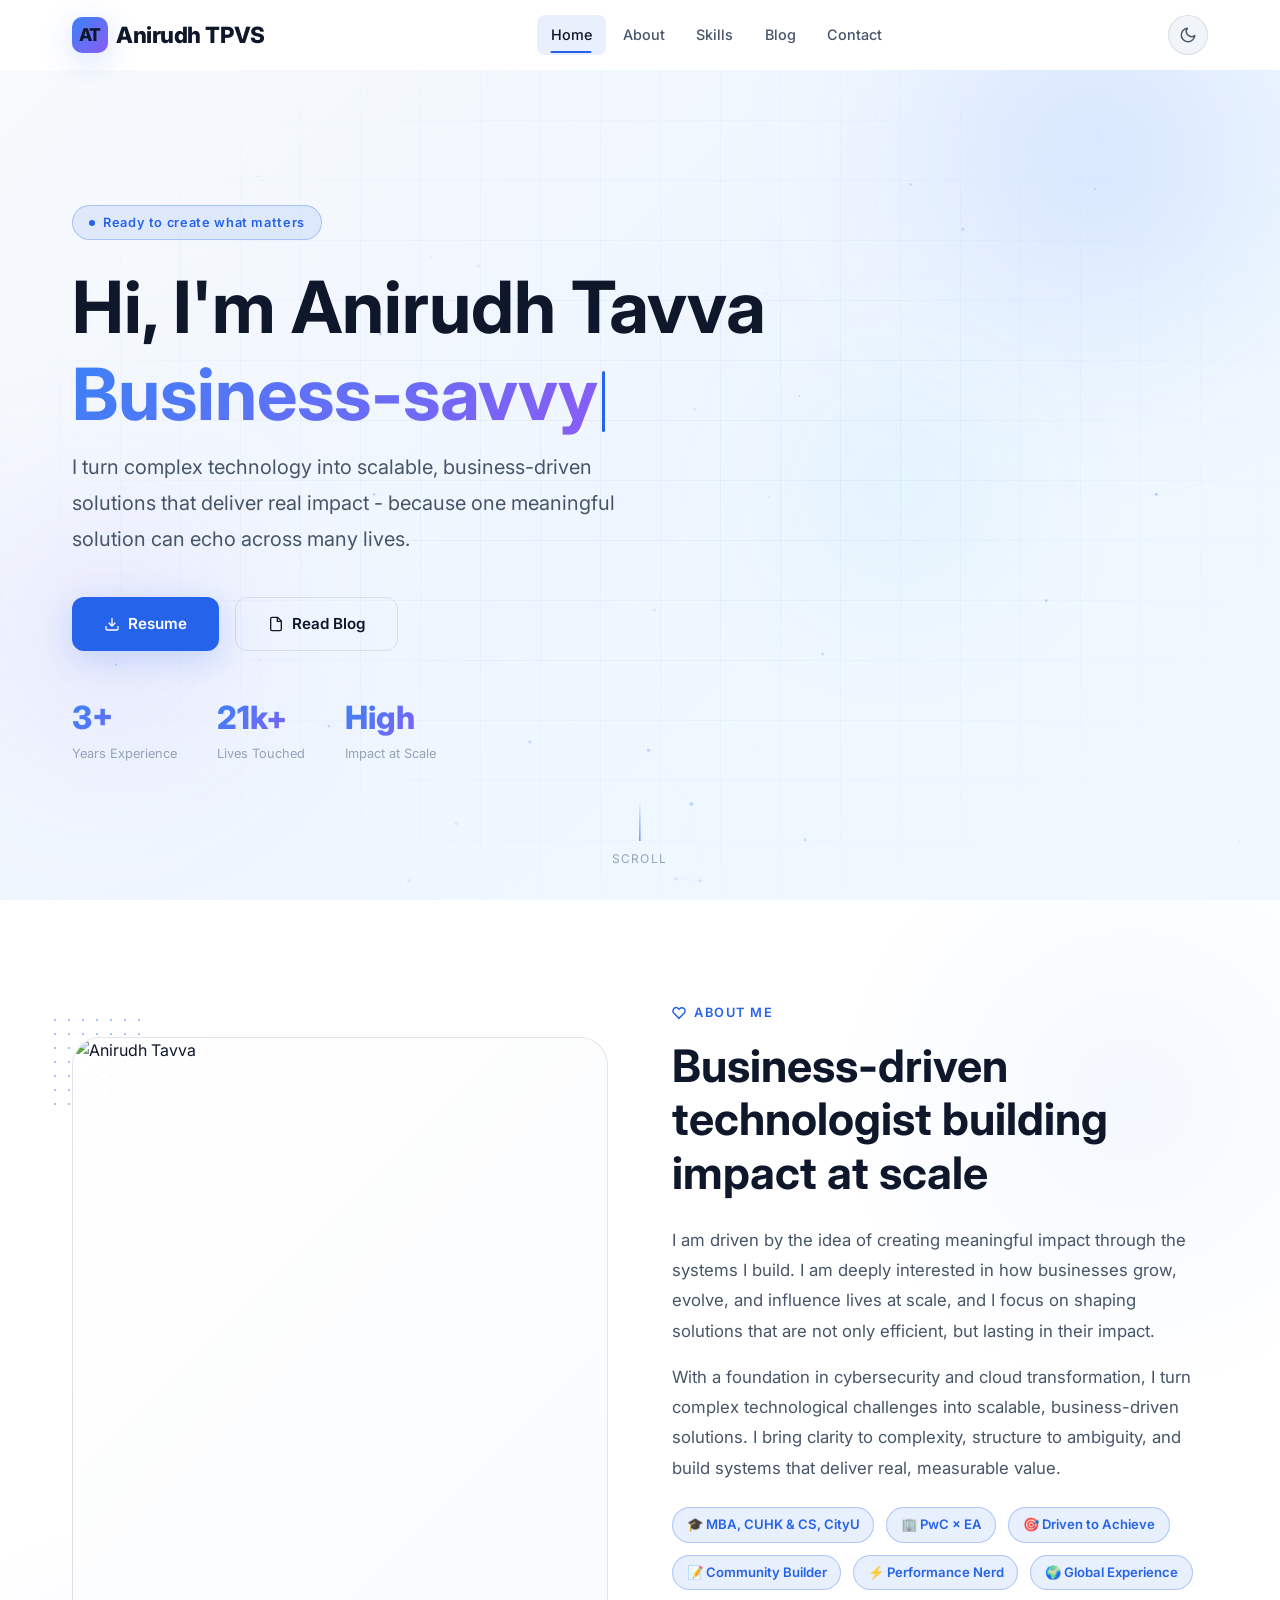
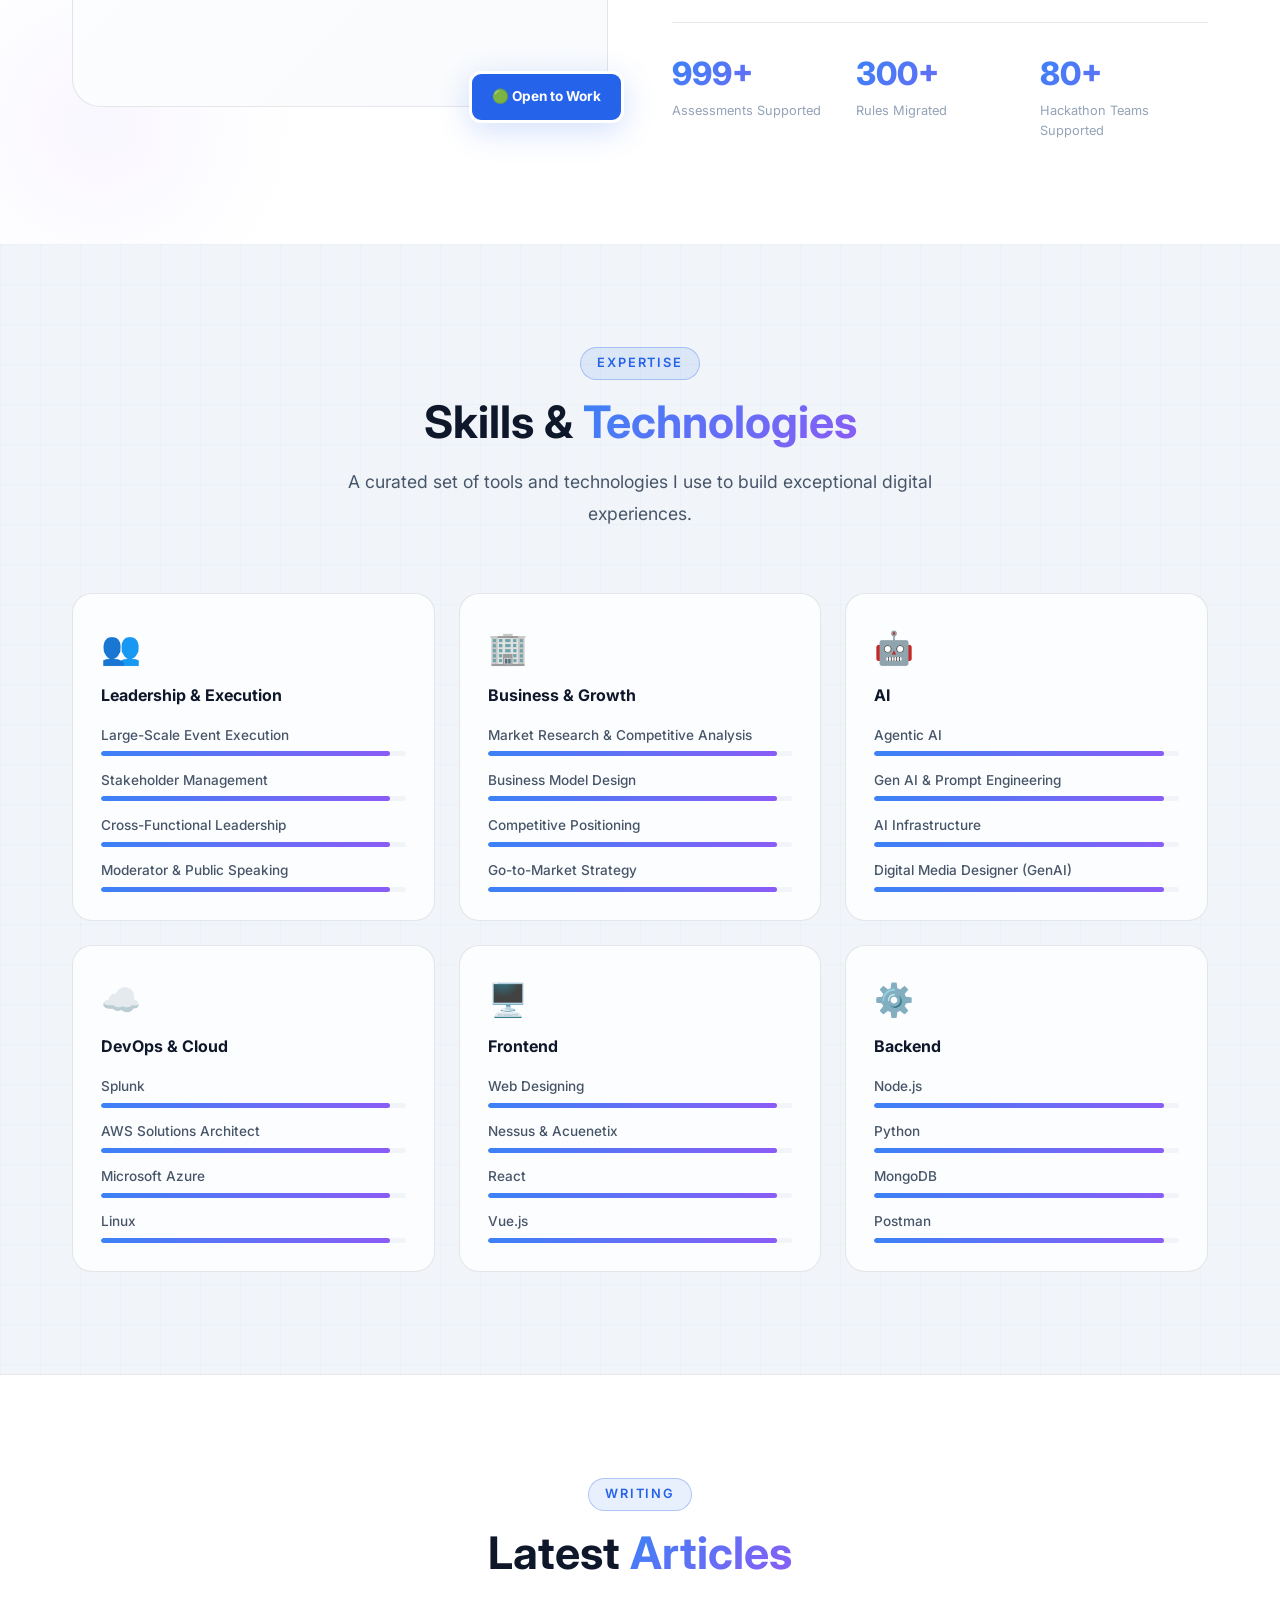
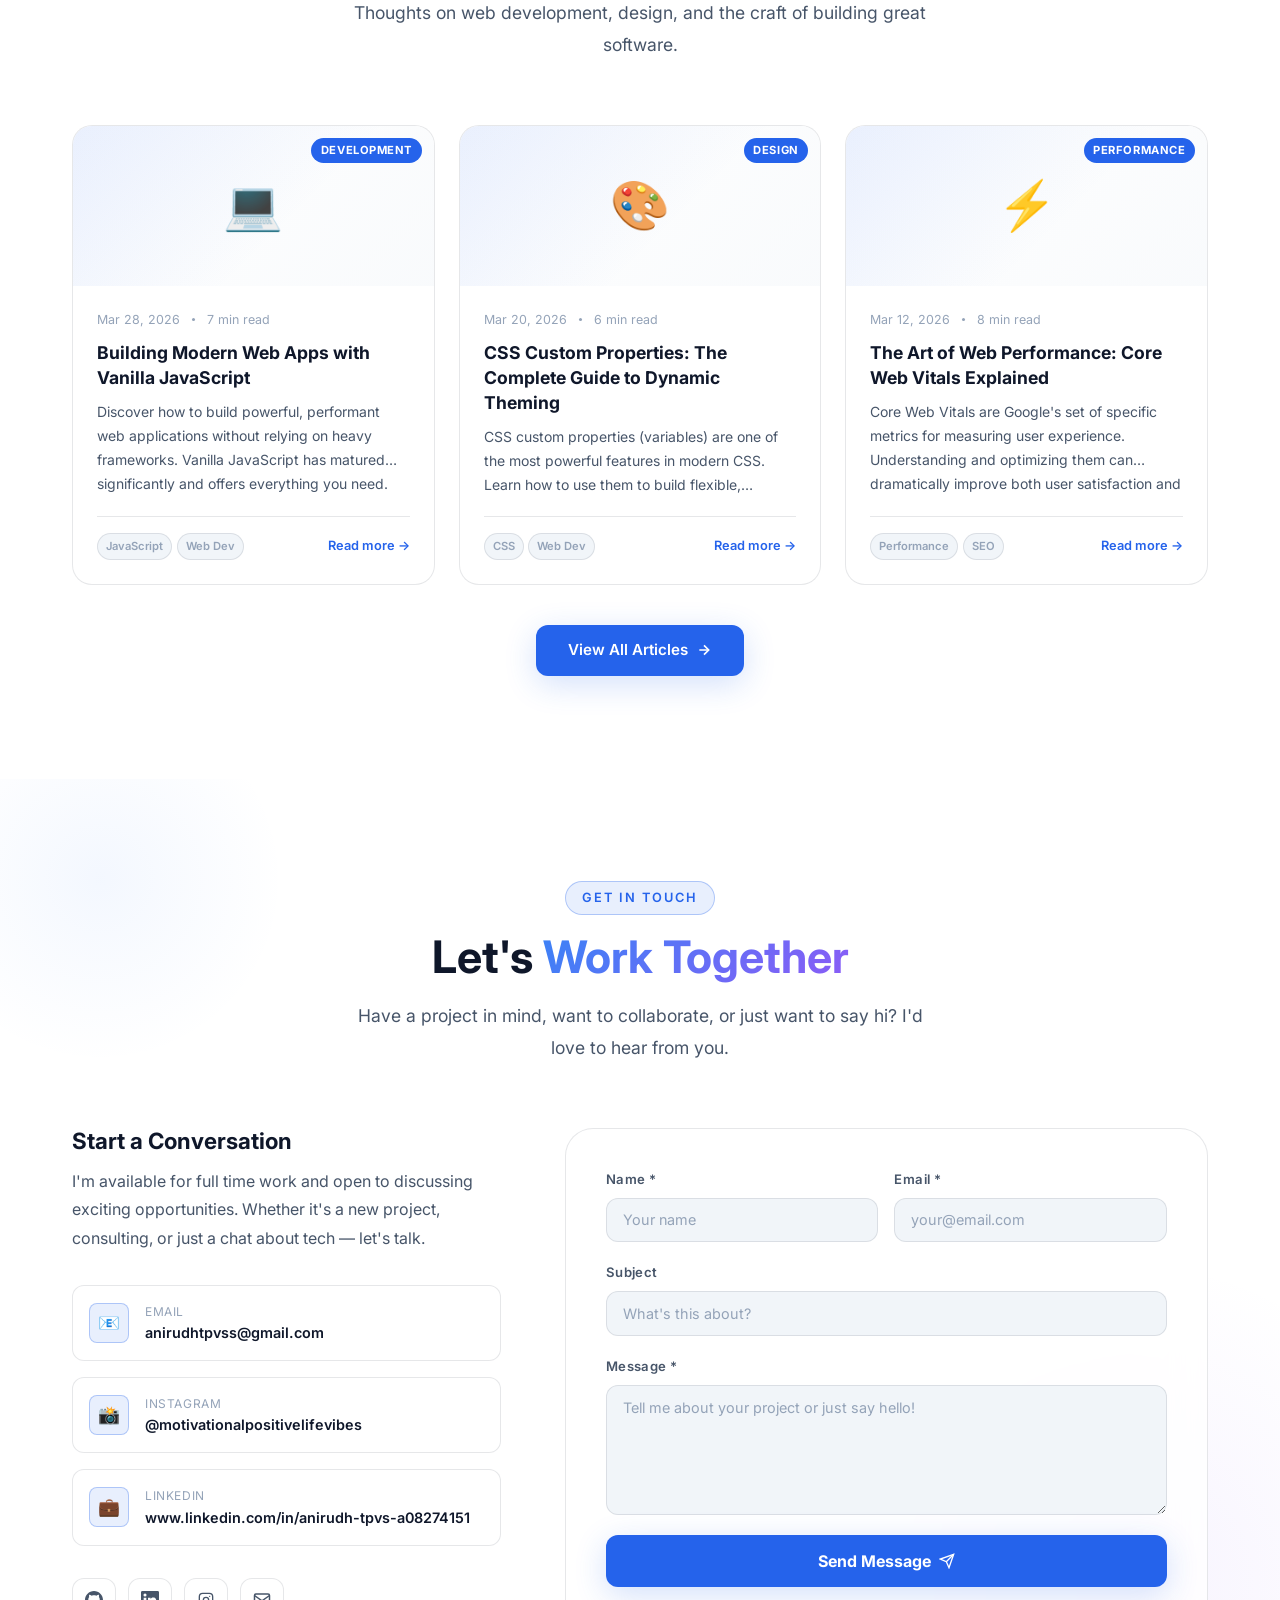
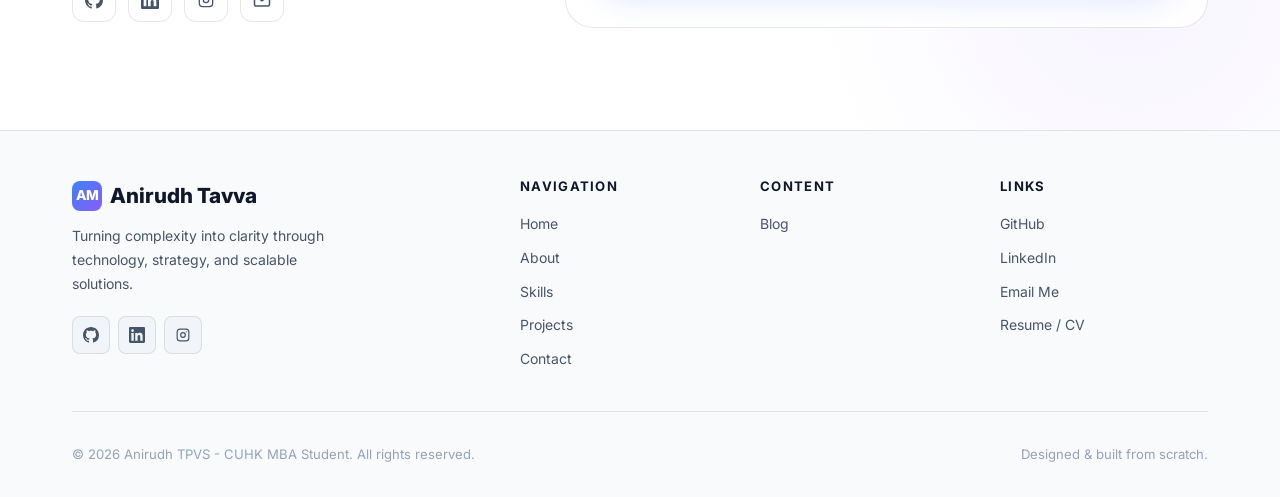
==== index.html @ 36cb4d3a "Move website to root" ====
<!DOCTYPE html>
<html lang="en" data-theme="dark">
<head>
  <meta charset="UTF-8">
  <meta name="viewport" content="width=device-width, initial-scale=1.0">
  <meta name="description" content="Anirudh TPVS — Business-savvy, Tech Enthusiast, Full-Stack Developer, Storyteller, and ContentCreator.">
  <meta name="keywords" content="developer, designer, portfolio, web development, JavaScript, CSS">
  <meta name="author" content="Anirudh TPVS">

  <!-- Open Graph -->
  <meta property="og:title" content="Anirudh TPVS — Business-Savvy Technologist & Creator">
  <meta property="og:description" content="Full-Stack Developer & UI/UX Designer building beautiful web experiences.">
  <meta property="og:type" content="website">

  <title>Anirudh TPVS — Business-Savvy Technologist & Creator</title>

  <!-- Fonts -->
  <link rel="preconnect" href="https://fonts.googleapis.com">
  <link rel="preconnect" href="https://fonts.gstatic.com" crossorigin>
  <link href="https://fonts.googleapis.com/css2?family=Inter:wght@300;400;500;600;700;800;900&family=Fira+Code:wght@400;500&display=swap" rel="stylesheet">

  <!-- Styles -->
  <link rel="stylesheet" href="css/style.css">

  <!-- Theme initialization — prevent flash -->
  <script>
    (function() {
      const saved = localStorage.getItem('theme') || 'dark';
      document.documentElement.setAttribute('data-theme', saved);
    })();
  </script>
</head>
<body>

  <!-- ============================================================
       NAVBAR
       ============================================================ -->
  <header id="navbar" class="navbar" role="banner">
    <div class="nav-container">
      <a href="index.html" class="nav-logo" aria-label="Anirudh TPVS Home">
        <span class="nav-logo-icon" aria-hidden="true">AT</span>
        Anirudh TPVS
      </a>

      <nav class="nav-links" aria-label="Main navigation">
        <a href="#hero" class="nav-link active">Home</a>
        <a href="#about" class="nav-link">About</a>
        <a href="#skills" class="nav-link">Skills</a>
        <!-- <a href="#projects" class="nav-link">Projects</a> -->
        <a href="blog.html" class="nav-link" data-section="blog">Blog
        <a href="#contact" class="nav-link">Contact</a>
      </nav>

      <div class="nav-actions">
        <button class="theme-toggle" aria-label="Toggle dark mode" title="Toggle dark/light mode">
          <!-- Icon injected by JS -->
          🌙
        </button>
        <button class="hamburger" id="hamburger" aria-label="Toggle mobile menu" aria-expanded="false" aria-controls="mobile-menu">
          <span></span>
          <span></span>
          <span></span>
        </button>
      </div>
    </div>
  </header>

  <!-- Mobile Menu -->
  <nav id="mobile-menu" class="mobile-menu" aria-label="Mobile navigation">
    <div class="mobile-nav-links">
      <a href="#hero" class="mobile-nav-link">Home</a>
      <a href="#about" class="mobile-nav-link">About</a>
      <a href="#skills" class="mobile-nav-link">Skills</a>
      <!--<a href="#projects" class="mobile-nav-link">Projects</a> -->
      <a href="blog.html" class="mobile-nav-link">Blog</a>
      <a href="#contact" class="mobile-nav-link">Contact</a>
    </div>
  </nav>

  <main>
    <!-- ============================================================
         HERO SECTION
         ============================================================ -->
    <section id="hero" class="hero" aria-label="Hero">
      <div class="hero-bg">
        <div class="hero-grid" aria-hidden="true"></div>
        <div class="hero-orb hero-orb-1" aria-hidden="true"></div>
        <div class="hero-orb hero-orb-2" aria-hidden="true"></div>
        <div class="hero-orb hero-orb-3" aria-hidden="true"></div>
        <!-- Particle canvas injected by JS -->
      </div>

      <div class="container hero-content">
        <div class="hero-badge" aria-label="Status">
          <span class="hero-badge-dot" aria-hidden="true"></span>
          Ready to create what matters
        </div>

        <h1 class="hero-title">
          <span class="hero-name">Hi, I'm Anirudh Tavva</span>
          <span class="hero-role-wrapper" aria-live="polite">
            <span id="typing-text" class="hero-role">Full-Stack Developer</span><span class="typing-cursor" aria-hidden="true"></span>
          </span>
        </h1>

        <p class="hero-subtitle">
          I turn complex technology into scalable, business-driven solutions that deliver real impact - because one meaningful solution can echo across many lives.
        </p>

        <div class="hero-cta">
          <!-- <a href="#projects" class="btn btn-primary">
            <svg width="16" height="16" viewBox="0 0 24 24" fill="none" stroke="currentColor" stroke-width="2" aria-hidden="true"><rect x="3" y="3" width="7" height="7"/><rect x="14" y="3" width="7" height="7"/><rect x="14" y="14" width="7" height="7"/><rect x="3" y="14" width="7" height="7"/></svg>
            View My Work
          </a> -->
          <a href="assets/resume.pdf" download class="btn btn-primary">
            <svg width="16" height="16" viewBox="0 0 24 24" fill="none" stroke="currentColor" stroke-width="2" aria-hidden="true"><path d="M21 15v4a2 2 0 0 1-2 2H5a2 2 0 0 1-2-2v-4"/><polyline points="7,10 12,15 17,10"/><line x1="12" y1="15" x2="12" y2="3"/></svg>
            Resume
          </a>
          <a href="blog.html" class="btn btn-secondary">
            <svg width="16" height="16" viewBox="0 0 24 24" fill="none" stroke="currentColor" stroke-width="2" aria-hidden="true"><path d="M14.5 2H6a2 2 0 0 0-2 2v16a2 2 0 0 0 2 2h12a2 2 0 0 0 2-2V7.5L14.5 2z"/><polyline points="14,2 14,8 20,8"/></svg>
            Read Blog
          </a>
        </div>

        <div class="hero-stats" aria-label="Key statistics">
          <div class="hero-stat">
            <span class="hero-stat-value" data-target="3" data-suffix="+">3+</span>
            <span class="hero-stat-label">Years Experience</span>
          </div>
          <div class="hero-stat">
            <span class="hero-stat-value" data-target="21" data-suffix="k+">21K+</span>
            <span class="hero-stat-label">Lives Touched</span>
          </div>
          <div class="hero-stat">
            <span class="hero-stat-value" data-target="H" data-suffix="igh">High</span>
            <span class="hero-stat-label">Impact at Scale</span>
          </div>
        </div>
      </div>

      <div class="hero-scroll-indicator" aria-hidden="true">
        <span class="scroll-line"></span>
        <span>Scroll</span>
      </div>
    </section>

    <!-- ============================================================
         ABOUT SECTION
         ============================================================ -->
    <section id="about" class="section about-section" aria-label="About">
      <canvas class="section-particles" data-section="about" aria-hidden="true"></canvas>
      <div class="container">
        <div class="about-grid">

          <!-- Image Column -->
          <div class="about-image-wrapper reveal-left">
            <div class="about-image-dots" aria-hidden="true"></div>
            <div class="about-image-frame">
              <img src="assets/profile.jpg" alt="Anirudh Tavva" class="about-image-photo">
              <!-- <div class="about-image-decoration" aria-hidden="true"></div> -->
            </div>
            <div class="about-badge" aria-label="Open to work">
              🟢 Open to Work
            </div>
          </div>

          <!-- Text Column -->
          <div class="about-text reveal-right">
            <span class="about-label">
              <svg width="14" height="14" viewBox="0 0 24 24" fill="none" stroke="currentColor" stroke-width="2.5" aria-hidden="true"><path d="M20.84 4.61a5.5 5.5 0 0 0-7.78 0L12 5.67l-1.06-1.06a5.5 5.5 0 0 0-7.78 7.78l1.06 1.06L12 21.23l7.78-7.78 1.06-1.06a5.5 5.5 0 0 0 0-7.78z"/></svg>
              About Me
            </span>

            <h2 class="about-title">Business-driven technologist building impact at scale</h2>

              <p class="about-description">
                I am driven by the idea of creating meaningful impact through the systems I build. I am deeply interested in how businesses grow, evolve, and influence lives at scale, and I focus on shaping solutions that are not only efficient, but lasting in their impact.
              </p>

              <p class="about-description">
                With a foundation in cybersecurity and cloud transformation, I turn complex technological challenges into scalable, business-driven solutions. I bring clarity to complexity, structure to ambiguity, and build systems that deliver real, measurable value.
            </p>

            <div class="about-highlights">
              <span class="about-highlight">🎓 MBA, CUHK & CS, CityU</span>
              <span class="about-highlight">🏢 PwC × EA</span>
              <span class="about-highlight"> 🎯 Driven to Achieve</span>
              <span class="about-highlight">📝 Community Builder</span>
              <span class="about-highlight">⚡ Performance Nerd</span>
              <span class="about-highlight">🌍 Global Experience</span>
            </div>

            <div class="about-stats stagger-children" aria-label="Statistics">
              <div class="hero-stat">
            <span class="hero-stat-value" data-target="1000" data-suffix="+">1000+</span>
            <span class="hero-stat-label">Assessments Supported</span>
          </div>
          <div class="hero-stat">
            <span class="hero-stat-value" data-target="300" data-suffix="+">300+</span>
            <span class="hero-stat-label">Rules Migrated</span>
          </div>
          <div class="hero-stat">
            <span class="hero-stat-value" data-target="80" data-suffix="+">80+</span>
            <span class="hero-stat-label">Hackathon Teams Supported</span>
          </div>
            </div>
          </div>

        </div>
      </div>
    </section>

    <!-- ============================================================
         SKILLS SECTION
         ============================================================ -->
    <section id="skills" class="section skills-section" aria-label="Skills">
      <canvas class="skills-particles" aria-hidden="true"></canvas>
      <div class="container">
        <div class="section-header reveal">
          <span class="section-label">Expertise</span>
          <h2 class="section-title">Skills & <span>Technologies</span></h2>
          <p class="section-subtitle">A curated set of tools and technologies I use to build exceptional digital experiences.</p>
        </div>

        <div class="skills-grid stagger-children">
          
          
          <div class="skill-category">
            <span class="skill-category-icon" aria-hidden="true">👥</span>
            <h3 class="skill-category-title">Leadership & Execution</h3>
            <div class="skill-list">
              <div class="skill-item">
                <div class="skill-info">
                  <span class="skill-name">Large-Scale Event Execution</span>
                 <!--- <span class="skill-percent">95%</span> 
                  <span class="skill-percent">95%</span> -->
                </div>
                <div class="skill-bar-track" role="progressbar" aria-valuenow="95" aria-valuemin="0" aria-valuemax="100">
                  <div class="skill-bar-fill" data-width="95"></div>
                </div>
              </div>
              <div class="skill-item">
                <div class="skill-info">
                  <span class="skill-name">Stakeholder Management</span>
                  <!--- <span class="skill-percent">95%</span> 
                  <span class="skill-percent">95%</span> -->
                </div>
                <div class="skill-bar-track" role="progressbar" aria-valuenow="90" aria-valuemin="0" aria-valuemax="100">
                  <div class="skill-bar-fill" data-width="95"></div>
                </div>
              </div>
              <div class="skill-item">
                <div class="skill-info">
                  <span class="skill-name">Cross-Functional Leadership</span>
                  <!--- <span class="skill-percent">95%</span> 
                  <span class="skill-percent">95%</span> -->
                </div>
                <div class="skill-bar-track" role="progressbar" aria-valuenow="88" aria-valuemin="0" aria-valuemax="100">
                  <div class="skill-bar-fill" data-width="95"></div>
                </div>
              </div>
              <div class="skill-item">
                <div class="skill-info">
                  <span class="skill-name">Moderator & Public Speaking</span>
                  <!--- <span class="skill-percent">95%</span> 
                  <span class="skill-percent">95%</span> -->
                </div>
                <div class="skill-bar-track" role="progressbar" aria-valuenow="75" aria-valuemin="0" aria-valuemax="100">
                  <div class="skill-bar-fill" data-width="95"></div>
                </div>
              </div>
            </div>
          </div>

          <div class="skill-category">
            <span class="skill-category-icon" aria-hidden="true">🏢</span>
            <h3 class="skill-category-title">Business & Growth</h3>
            <div class="skill-list">
              <div class="skill-item">
                <div class="skill-info">
                  <span class="skill-name">Market Research & Competitive Analysis</span>
                 <!--- <span class="skill-percent">95%</span> 
                  <span class="skill-percent">95%</span> -->
                </div>
                <div class="skill-bar-track" role="progressbar" aria-valuenow="95" aria-valuemin="0" aria-valuemax="100">
                  <div class="skill-bar-fill" data-width="95"></div>
                </div>
              </div>
              <div class="skill-item">
                <div class="skill-info">
                  <span class="skill-name">Business Model Design</span>
                  <!--- <span class="skill-percent">95%</span> 
                  <span class="skill-percent">95%</span> -->
                </div>
                <div class="skill-bar-track" role="progressbar" aria-valuenow="90" aria-valuemin="0" aria-valuemax="100">
                  <div class="skill-bar-fill" data-width="95"></div>
                </div>
              </div>
              <div class="skill-item">
                <div class="skill-info">
                  <span class="skill-name">Competitive Positioning</span>
                  <!--- <span class="skill-percent">95%</span> 
                  <span class="skill-percent">95%</span> -->
                </div>
                <div class="skill-bar-track" role="progressbar" aria-valuenow="88" aria-valuemin="0" aria-valuemax="100">
                  <div class="skill-bar-fill" data-width="95"></div>
                </div>
              </div>
              <div class="skill-item">
                <div class="skill-info">
                  <span class="skill-name">Go-to-Market Strategy</span>
                  <!--- <span class="skill-percent">95%</span> 
                  <span class="skill-percent">95%</span> -->
                </div>
                <div class="skill-bar-track" role="progressbar" aria-valuenow="75" aria-valuemin="0" aria-valuemax="100">
                  <div class="skill-bar-fill" data-width="95"></div>
                </div>
              </div>
            </div>
          </div>

          <div class="skill-category">
            <span class="skill-category-icon" aria-hidden="true">🤖</span>
            <h3 class="skill-category-title">AI</h3>
            <div class="skill-list">
              <div class="skill-item">
                <div class="skill-info">
                  <span class="skill-name">Agentic AI</span>
                  <!--- <span class="skill-percent">95%</span> 
                  <span class="skill-percent">95%</span> -->
                </div>
                <div class="skill-bar-track" role="progressbar" aria-valuenow="83" aria-valuemin="0" aria-valuemax="100">
                  <div class="skill-bar-fill" data-width="95"></div>
                </div>
              </div>
              <div class="skill-item">
                <div class="skill-info">
                  <span class="skill-name">Gen AI & Prompt Engineering</span>
                  <!--- <span class="skill-percent">95%</span> 
                  <span class="skill-percent">95%</span> -->
                </div>
                <div class="skill-bar-track" role="progressbar" aria-valuenow="88" aria-valuemin="0" aria-valuemax="100">
                  <div class="skill-bar-fill" data-width="95"></div>
                </div>
              </div>
              <div class="skill-item">
                <div class="skill-info">
                  <span class="skill-name">AI Infrastructure</span>
                  <!--- <span class="skill-percent">95%</span> 
                  <span class="skill-percent">95%</span> -->
                </div>
                <div class="skill-bar-track" role="progressbar" aria-valuenow="85" aria-valuemin="0" aria-valuemax="100">
                  <div class="skill-bar-fill" data-width="95"></div>
                </div>
              </div>
              <div class="skill-item">
                <div class="skill-info">
                  <span class="skill-name">Digital Media Designer (GenAI)</span>
                  <!--- <span class="skill-percent">95%</span> 
                  <span class="skill-percent">95%</span> -->
                </div>
                <div class="skill-bar-track" role="progressbar" aria-valuenow="78" aria-valuemin="0" aria-valuemax="100">
                  <div class="skill-bar-fill" data-width="95"></div>
                </div>
              </div>
            </div>
          </div>

          <div class="skill-category">
            <span class="skill-category-icon" aria-hidden="true">☁️</span>
            <h3 class="skill-category-title">DevOps & Cloud</h3>
            <div class="skill-list">
              <div class="skill-item">
                <div class="skill-info">
                  <span class="skill-name">Splunk</span>
                  <!--- <span class="skill-percent">95%</span> 
                  <span class="skill-percent">95%</span> -->
                </div>
                <div class="skill-bar-track" role="progressbar" aria-valuenow="78" aria-valuemin="0" aria-valuemax="100">
                  <div class="skill-bar-fill" data-width="95"></div>
                </div>
              </div>
              <div class="skill-item">
                <div class="skill-info">
                  <span class="skill-name">AWS Solutions Architect</span>
                  <!--- <span class="skill-percent">95%</span> 
                  <span class="skill-percent">95%</span> -->
                </div>
                <div class="skill-bar-track" role="progressbar" aria-valuenow="72" aria-valuemin="0" aria-valuemax="100">
                  <div class="skill-bar-fill" data-width="95"></div>
                </div>
              </div>
              <div class="skill-item">
                <div class="skill-info">
                  <span class="skill-name">Microsoft Azure</span>
                  <!--- <span class="skill-percent">95%</span> 
                  <span class="skill-percent">95%</span> -->
                </div>
                <div class="skill-bar-track" role="progressbar" aria-valuenow="85" aria-valuemin="0" aria-valuemax="100">
                  <div class="skill-bar-fill" data-width="95"></div>
                </div>
              </div>
              <div class="skill-item">
                <div class="skill-info">
                  <span class="skill-name">Linux</span>
                  <!--- <span class="skill-percent">95%</span> 
                  <span class="skill-percent">95%</span> -->
                </div>
                <div class="skill-bar-track" role="progressbar" aria-valuenow="80" aria-valuemin="0" aria-valuemax="100">
                  <div class="skill-bar-fill" data-width="95"></div>
                </div>
              </div>
            </div>
          </div>

          <div class="skill-category">
            <span class="skill-category-icon" aria-hidden="true">🖥️</span>
            <h3 class="skill-category-title">Frontend</h3>
            <div class="skill-list">
              <div class="skill-item">
                <div class="skill-info">
                  <span class="skill-name">Web Designing</span>
                 <!--- <span class="skill-percent">95%</span> 
                  <span class="skill-percent">95%</span> -->
                </div>
                <div class="skill-bar-track" role="progressbar" aria-valuenow="95" aria-valuemin="0" aria-valuemax="100">
                  <div class="skill-bar-fill" data-width="95"></div>
                </div>
              </div>
              <div class="skill-item">
                <div class="skill-info">
                  <span class="skill-name">Nessus & Acuenetix</span>
                  <!--- <span class="skill-percent">95%</span> 
                  <span class="skill-percent">95%</span> -->
                </div>
                <div class="skill-bar-track" role="progressbar" aria-valuenow="90" aria-valuemin="0" aria-valuemax="100">
                  <div class="skill-bar-fill" data-width="95"></div>
                </div>
              </div>
              <div class="skill-item">
                <div class="skill-info">
                  <span class="skill-name">React</span>
                  <!--- <span class="skill-percent">95%</span> 
                  <span class="skill-percent">95%</span> -->
                </div>
                <div class="skill-bar-track" role="progressbar" aria-valuenow="88" aria-valuemin="0" aria-valuemax="100">
                  <div class="skill-bar-fill" data-width="95"></div>
                </div>
              </div>
              <div class="skill-item">
                <div class="skill-info">
                  <span class="skill-name">Vue.js</span>
                  <!--- <span class="skill-percent">95%</span> 
                  <span class="skill-percent">95%</span> -->
                </div>
                <div class="skill-bar-track" role="progressbar" aria-valuenow="75" aria-valuemin="0" aria-valuemax="100">
                  <div class="skill-bar-fill" data-width="95"></div>
                </div>
              </div>
            </div>
          </div>

          <div class="skill-category">
            <span class="skill-category-icon" aria-hidden="true">⚙️</span>
            <h3 class="skill-category-title">Backend</h3>
            <div class="skill-list">
              <div class="skill-item">
                <div class="skill-info">
                  <span class="skill-name">Node.js</span>
                  <!--- <span class="skill-percent">95%</span> 
                  <span class="skill-percent">95%</span> -->
                </div>
                <div class="skill-bar-track" role="progressbar" aria-valuenow="87" aria-valuemin="0" aria-valuemax="100">
                  <div class="skill-bar-fill" data-width="95"></div>
                </div>
              </div>
              <div class="skill-item">
                <div class="skill-info">
                  <span class="skill-name">Python</span>
                  <!--- <span class="skill-percent">95%</span> 
                  <span class="skill-percent">95%</span> -->
                </div>
                <div class="skill-bar-track" role="progressbar" aria-valuenow="80" aria-valuemin="0" aria-valuemax="100">
                  <div class="skill-bar-fill" data-width="95"></div>
                </div>
              </div>
              <div class="skill-item">
                <div class="skill-info">
                  <span class="skill-name">MongoDB</span>
                  <!--- <span class="skill-percent">95%</span> 
                  <span class="skill-percent">95%</span> -->
                </div>
                <div class="skill-bar-track" role="progressbar" aria-valuenow="82" aria-valuemin="0" aria-valuemax="100">
                  <div class="skill-bar-fill" data-width="95"></div>
                </div>
              </div>
              <div class="skill-item">
                <div class="skill-info">
                  <span class="skill-name">Postman</span>
                  <!--- <span class="skill-percent">95%</span> 
                  <span class="skill-percent">95%</span> -->
                </div>
                <div class="skill-bar-track" role="progressbar" aria-valuenow="70" aria-valuemin="0" aria-valuemax="100">
                  <div class="skill-bar-fill" data-width="95"></div>
                </div>
              </div>
            </div>
          </div>

        </div>
      </div>
    </section>

    <!-- ============================================================
         PROJECTS SECTION
         ============================================================ 
    <section id="projects" class="section" aria-label="Projects">
      <div class="container">
        <div class="section-header reveal">
          <span class="section-label">Portfolio</span>
          <h2 class="section-title">Featured <span>Projects</span></h2>
          <p class="section-subtitle">A selection of projects I've built — from open-source tools to full-scale applications.</p>
        </div>

        <div class="projects-grid stagger-children">

          <article class="project-card">
            <div class="project-card-header">
              <div class="project-icon" aria-hidden="true">🚀</div>
              <div class="project-links">
                <a href="#" class="project-link" aria-label="View DevFlow on GitHub" title="GitHub">
                  <svg width="16" height="16" viewBox="0 0 24 24" fill="currentColor" aria-hidden="true"><path d="M12 0C5.37 0 0 5.37 0 12c0 5.31 3.435 9.795 8.205 11.385.6.105.825-.255.825-.57 0-.285-.015-1.23-.015-2.235-3.015.555-3.795-.735-4.035-1.41-.135-.345-.72-1.41-1.23-1.695-.42-.225-1.02-.78-.015-.795.945-.015 1.62.87 1.845 1.23 1.08 1.815 2.805 1.305 3.495.99.105-.78.42-1.305.765-1.605-2.67-.3-5.46-1.335-5.46-5.925 0-1.305.465-2.385 1.23-3.225-.12-.3-.54-1.53.12-3.18 0 0 1.005-.315 3.3 1.23.96-.27 1.98-.405 3-.405s2.04.135 3 .405c2.295-1.56 3.3-1.23 3.3-1.23.66 1.65.24 2.88.12 3.18.765.84 1.23 1.905 1.23 3.225 0 4.605-2.805 5.625-5.475 5.925.435.375.81 1.095.81 2.22 0 1.605-.015 2.895-.015 3.3 0 .315.225.69.825.57A12.02 12.02 0 0 0 24 12c0-6.63-5.37-12-12-12z"/></svg>
                </a>
                <a href="#" class="project-link" aria-label="View DevFlow live demo" title="Live Demo">
                  <svg width="14" height="14" viewBox="0 0 24 24" fill="none" stroke="currentColor" stroke-width="2.5" aria-hidden="true"><path d="M18 13v6a2 2 0 0 1-2 2H5a2 2 0 0 1-2-2V8a2 2 0 0 1 2-2h6"/><polyline points="15,3 21,3 21,9"/><line x1="10" y1="14" x2="21" y2="3"/></svg>
                </a>
              </div>
            </div>
            <div class="project-card-body">
              <h3 class="project-title">DevFlow</h3>
              <p class="project-description">A modern developer dashboard that aggregates GitHub activity, CI/CD status, and deployment metrics in one beautiful interface. Real-time updates via WebSockets.</p>
              <div class="project-tags">
                <span class="project-tag">React</span>
                <span class="project-tag">Node.js</span>
                <span class="project-tag">WebSockets</span>
                <span class="project-tag">GitHub API</span>
              </div>
            </div>
          </article>

          <article class="project-card">
            <div class="project-card-header">
              <div class="project-icon" aria-hidden="true">🎨</div>
              <div class="project-links">
                <a href="#" class="project-link" aria-label="View Palette AI on GitHub" title="GitHub">
                  <svg width="16" height="16" viewBox="0 0 24 24" fill="currentColor" aria-hidden="true"><path d="M12 0C5.37 0 0 5.37 0 12c0 5.31 3.435 9.795 8.205 11.385.6.105.825-.255.825-.57 0-.285-.015-1.23-.015-2.235-3.015.555-3.795-.735-4.035-1.41-.135-.345-.72-1.41-1.23-1.695-.42-.225-1.02-.78-.015-.795.945-.015 1.62.87 1.845 1.23 1.08 1.815 2.805 1.305 3.495.99.105-.78.42-1.305.765-1.605-2.67-.3-5.46-1.335-5.46-5.925 0-1.305.465-2.385 1.23-3.225-.12-.3-.54-1.53.12-3.18 0 0 1.005-.315 3.3 1.23.96-.27 1.98-.405 3-.405s2.04.135 3 .405c2.295-1.56 3.3-1.23 3.3-1.23.66 1.65.24 2.88.12 3.18.765.84 1.23 1.905 1.23 3.225 0 4.605-2.805 5.625-5.475 5.925.435.375.81 1.095.81 2.22 0 1.605-.015 2.895-.015 3.3 0 .315.225.69.825.57A12.02 12.02 0 0 0 24 12c0-6.63-5.37-12-12-12z"/></svg>
                </a>
                <a href="#" class="project-link" aria-label="View Palette AI live demo" title="Live Demo">
                  <svg width="14" height="14" viewBox="0 0 24 24" fill="none" stroke="currentColor" stroke-width="2.5" aria-hidden="true"><path d="M18 13v6a2 2 0 0 1-2 2H5a2 2 0 0 1-2-2V8a2 2 0 0 1 2-2h6"/><polyline points="15,3 21,3 21,9"/><line x1="10" y1="14" x2="21" y2="3"/></svg>
                </a>
              </div>
            </div>
            <div class="project-card-body">
              <h3 class="project-title">Palette AI</h3>
              <p class="project-description">An AI-powered color palette generator that creates harmonious color schemes based on mood, brand keywords, or uploaded images. Used by 5,000+ designers.</p>
              <div class="project-tags">
                <span class="project-tag">TypeScript</span>
                <span class="project-tag">Python</span>
                <span class="project-tag">OpenAI API</span>
                <span class="project-tag">Canvas API</span>
              </div>
            </div>
          </article>

          <article class="project-card">
            <div class="project-card-header">
              <div class="project-icon" aria-hidden="true">⚡</div>
              <div class="project-links">
                <a href="#" class="project-link" aria-label="View ViteKit on GitHub" title="GitHub">
                  <svg width="16" height="16" viewBox="0 0 24 24" fill="currentColor" aria-hidden="true"><path d="M12 0C5.37 0 0 5.37 0 12c0 5.31 3.435 9.795 8.205 11.385.6.105.825-.255.825-.57 0-.285-.015-1.23-.015-2.235-3.015.555-3.795-.735-4.035-1.41-.135-.345-.72-1.41-1.23-1.695-.42-.225-1.02-.78-.015-.795.945-.015 1.62.87 1.845 1.23 1.08 1.815 2.805 1.305 3.495.99.105-.78.42-1.305.765-1.605-2.67-.3-5.46-1.335-5.46-5.925 0-1.305.465-2.385 1.23-3.225-.12-.3-.54-1.53.12-3.18 0 0 1.005-.315 3.3 1.23.96-.27 1.98-.405 3-.405s2.04.135 3 .405c2.295-1.56 3.3-1.23 3.3-1.23.66 1.65.24 2.88.12 3.18.765.84 1.23 1.905 1.23 3.225 0 4.605-2.805 5.625-5.475 5.925.435.375.81 1.095.81 2.22 0 1.605-.015 2.895-.015 3.3 0 .315.225.69.825.57A12.02 12.02 0 0 0 24 12c0-6.63-5.37-12-12-12z"/></svg>
                </a>
                <a href="#" class="project-link" aria-label="View ViteKit live demo" title="Live Demo">
                  <svg width="14" height="14" viewBox="0 0 24 24" fill="none" stroke="currentColor" stroke-width="2.5" aria-hidden="true"><path d="M18 13v6a2 2 0 0 1-2 2H5a2 2 0 0 1-2-2V8a2 2 0 0 1 2-2h6"/><polyline points="15,3 21,3 21,9"/><line x1="10" y1="14" x2="21" y2="3"/></svg>
                </a>
              </div>
            </div>
            <div class="project-card-body">
              <h3 class="project-title">ViteKit</h3>
              <p class="project-description">A blazing-fast project scaffolding CLI that generates opinionated starter templates for modern web projects. 3,200+ GitHub stars and growing.</p>
              <div class="project-tags">
                <span class="project-tag">Node.js</span>
                <span class="project-tag">CLI</span>
                <span class="project-tag">Open Source</span>
                <span class="project-tag">Vite</span>
              </div>
            </div>
          </article>

          <article class="project-card">
            <div class="project-card-header">
              <div class="project-icon" aria-hidden="true">📊</div>
              <div class="project-links">
                <a href="#" class="project-link" aria-label="View Metrik on GitHub" title="GitHub">
                  <svg width="16" height="16" viewBox="0 0 24 24" fill="currentColor" aria-hidden="true"><path d="M12 0C5.37 0 0 5.37 0 12c0 5.31 3.435 9.795 8.205 11.385.6.105.825-.255.825-.57 0-.285-.015-1.23-.015-2.235-3.015.555-3.795-.735-4.035-1.41-.135-.345-.72-1.41-1.23-1.695-.42-.225-1.02-.78-.015-.795.945-.015 1.62.87 1.845 1.23 1.08 1.815 2.805 1.305 3.495.99.105-.78.42-1.305.765-1.605-2.67-.3-5.46-1.335-5.46-5.925 0-1.305.465-2.385 1.23-3.225-.12-.3-.54-1.53.12-3.18 0 0 1.005-.315 3.3 1.23.96-.27 1.98-.405 3-.405s2.04.135 3 .405c2.295-1.56 3.3-1.23 3.3-1.23.66 1.65.24 2.88.12 3.18.765.84 1.23 1.905 1.23 3.225 0 4.605-2.805 5.625-5.475 5.925.435.375.81 1.095.81 2.22 0 1.605-.015 2.895-.015 3.3 0 .315.225.69.825.57A12.02 12.02 0 0 0 24 12c0-6.63-5.37-12-12-12z"/></svg>
                </a>
                <a href="#" class="project-link" aria-label="View Metrik live demo" title="Live Demo">
                  <svg width="14" height="14" viewBox="0 0 24 24" fill="none" stroke="currentColor" stroke-width="2.5" aria-hidden="true"><path d="M18 13v6a2 2 0 0 1-2 2H5a2 2 0 0 1-2-2V8a2 2 0 0 1 2-2h6"/><polyline points="15,3 21,3 21,9"/><line x1="10" y1="14" x2="21" y2="3"/></svg>
                </a>
              </div>
            </div>
            <div class="project-card-body">
              <h3 class="project-title">Metrik</h3>
              <p class="project-description">Privacy-first web analytics platform with no cookies required. Collects GDPR-compliant visitor data and presents it in a beautifully minimal dashboard.</p>
              <div class="project-tags">
                <span class="project-tag">SvelteKit</span>
                <span class="project-tag">PostgreSQL</span>
                <span class="project-tag">Privacy</span>
                <span class="project-tag">Analytics</span>
              </div>
            </div>
          </article>

          <article class="project-card">
            <div class="project-card-header">
              <div class="project-icon" aria-hidden="true">🔐</div>
              <div class="project-links">
                <a href="#" class="project-link" aria-label="View AuthKit on GitHub" title="GitHub">
                  <svg width="16" height="16" viewBox="0 0 24 24" fill="currentColor" aria-hidden="true"><path d="M12 0C5.37 0 0 5.37 0 12c0 5.31 3.435 9.795 8.205 11.385.6.105.825-.255.825-.57 0-.285-.015-1.23-.015-2.235-3.015.555-3.795-.735-4.035-1.41-.135-.345-.72-1.41-1.23-1.695-.42-.225-1.02-.78-.015-.795.945-.015 1.62.87 1.845 1.23 1.08 1.815 2.805 1.305 3.495.99.105-.78.42-1.305.765-1.605-2.67-.3-5.46-1.335-5.46-5.925 0-1.305.465-2.385 1.23-3.225-.12-.3-.54-1.53.12-3.18 0 0 1.005-.315 3.3 1.23.96-.27 1.98-.405 3-.405s2.04.135 3 .405c2.295-1.56 3.3-1.23 3.3-1.23.66 1.65.24 2.88.12 3.18.765.84 1.23 1.905 1.23 3.225 0 4.605-2.805 5.625-5.475 5.925.435.375.81 1.095.81 2.22 0 1.605-.015 2.895-.015 3.3 0 .315.225.69.825.57A12.02 12.02 0 0 0 24 12c0-6.63-5.37-12-12-12z"/></svg>
                </a>
                <a href="#" class="project-link" aria-label="View AuthKit npm page" title="Live Demo">
                  <svg width="14" height="14" viewBox="0 0 24 24" fill="none" stroke="currentColor" stroke-width="2.5" aria-hidden="true"><path d="M18 13v6a2 2 0 0 1-2 2H5a2 2 0 0 1-2-2V8a2 2 0 0 1 2-2h6"/><polyline points="15,3 21,3 21,9"/><line x1="10" y1="14" x2="21" y2="3"/></svg>
                </a>
              </div>
            </div>
            <div class="project-card-body">
              <h3 class="project-title">AuthKit</h3>
              <p class="project-description">A drop-in authentication library for Node.js apps with support for JWT, sessions, OAuth2, and magic links. 150k weekly npm downloads.</p>
              <div class="project-tags">
                <span class="project-tag">Node.js</span>
                <span class="project-tag">JWT</span>
                <span class="project-tag">OAuth2</span>
                <span class="project-tag">npm Package</span>
              </div>
            </div>
          </article>

          <article class="project-card">
            <div class="project-card-header">
              <div class="project-icon" aria-hidden="true">🌐</div>
              <div class="project-links">
                <a href="#" class="project-link" aria-label="View EdgeCMS on GitHub" title="GitHub">
                  <svg width="16" height="16" viewBox="0 0 24 24" fill="currentColor" aria-hidden="true"><path d="M12 0C5.37 0 0 5.37 0 12c0 5.31 3.435 9.795 8.205 11.385.6.105.825-.255.825-.57 0-.285-.015-1.23-.015-2.235-3.015.555-3.795-.735-4.035-1.41-.135-.345-.72-1.41-1.23-1.695-.42-.225-1.02-.78-.015-.795.945-.015 1.62.87 1.845 1.23 1.08 1.815 2.805 1.305 3.495.99.105-.78.42-1.305.765-1.605-2.67-.3-5.46-1.335-5.46-5.925 0-1.305.465-2.385 1.23-3.225-.12-.3-.54-1.53.12-3.18 0 0 1.005-.315 3.3 1.23.96-.27 1.98-.405 3-.405s2.04.135 3 .405c2.295-1.56 3.3-1.23 3.3-1.23.66 1.65.24 2.88.12 3.18.765.84 1.23 1.905 1.23 3.225 0 4.605-2.805 5.625-5.475 5.925.435.375.81 1.095.81 2.22 0 1.605-.015 2.895-.015 3.3 0 .315.225.69.825.57A12.02 12.02 0 0 0 24 12c0-6.63-5.37-12-12-12z"/></svg>
                </a>
                <a href="#" class="project-link" aria-label="View EdgeCMS live demo" title="Live Demo">
                  <svg width="14" height="14" viewBox="0 0 24 24" fill="none" stroke="currentColor" stroke-width="2.5" aria-hidden="true"><path d="M18 13v6a2 2 0 0 1-2 2H5a2 2 0 0 1-2-2V8a2 2 0 0 1 2-2h6"/><polyline points="15,3 21,3 21,9"/><line x1="10" y1="14" x2="21" y2="3"/></svg>
                </a>
              </div>
            </div>
            <div class="project-card-body">
              <h3 class="project-title">EdgeCMS</h3>
              <p class="project-description">A headless CMS built for the edge — runs at CDN nodes worldwide with sub-10ms response times. Supports Markdown, rich text, and custom content types.</p>
              <div class="project-tags">
                <span class="project-tag">Cloudflare Workers</span>
                <span class="project-tag">KV Storage</span>
                <span class="project-tag">Edge Computing</span>
              </div>
            </div>
          </article>

        </div>

        <div class="projects-cta reveal">
          <a href="https://github.com" target="_blank" rel="noopener noreferrer" class="btn btn-secondary">
            <svg width="16" height="16" viewBox="0 0 24 24" fill="currentColor" aria-hidden="true"><path d="M12 0C5.37 0 0 5.37 0 12c0 5.31 3.435 9.795 8.205 11.385.6.105.825-.255.825-.57 0-.285-.015-1.23-.015-2.235-3.015.555-3.795-.735-4.035-1.41-.135-.345-.72-1.41-1.23-1.695-.42-.225-1.02-.78-.015-.795.945-.015 1.62.87 1.845 1.23 1.08 1.815 2.805 1.305 3.495.99.105-.78.42-1.305.765-1.605-2.67-.3-5.46-1.335-5.46-5.925 0-1.305.465-2.385 1.23-3.225-.12-.3-.54-1.53.12-3.18 0 0 1.005-.315 3.3 1.23.96-.27 1.98-.405 3-.405s2.04.135 3 .405c2.295-1.56 3.3-1.23 3.3-1.23.66 1.65.24 2.88.12 3.18.765.84 1.23 1.905 1.23 3.225 0 4.605-2.805 5.625-5.475 5.925.435.375.81 1.095.81 2.22 0 1.605-.015 2.895-.015 3.3 0 .315.225.69.825.57A12.02 12.02 0 0 0 24 12c0-6.63-5.37-12-12-12z"/></svg>
            View All on GitHub
          </a>
        </div>
      </div>
    </section> -->

    <!-- ============================================================
         BLOG PREVIEW SECTION
         ============================================================ -->
    <section id="blog" class="section blog-preview-section" aria-label="Blog preview">
      <canvas class="section-particles" data-section="blog" aria-hidden="true"></canvas>
      <div class="container">
        <div class="section-header reveal">
          <span class="section-label">Writing</span>
          <h2 class="section-title">Latest <span>Articles</span></h2>
          <p class="section-subtitle">Thoughts on web development, design, and the craft of building great software.</p>
        </div>

        <div class="blog-preview-grid" id="blog-preview-container" aria-label="Blog posts">
          <!-- Posts loaded by JS -->
          <div style="grid-column:1/-1;text-align:center;padding:3rem;color:var(--text-muted);">
            <div style="width:36px;height:36px;border:3px solid var(--border-color);border-top-color:var(--accent);border-radius:50%;animation:spin 0.8s linear infinite;margin:0 auto 1rem;"></div>
            Loading posts…
          </div>
        </div>

        <div class="blog-preview-cta reveal">
          <a href="blog.html" class="btn btn-primary">
            View All Articles
            <svg width="16" height="16" viewBox="0 0 24 24" fill="none" stroke="currentColor" stroke-width="2.5" aria-hidden="true"><line x1="5" y1="12" x2="19" y2="12"/><polyline points="12,5 19,12 12,19"/></svg>
          </a>
        </div>
      </div>
    </section>

    <!-- ============================================================
         CONTACT SECTION
         ============================================================ -->
    <section id="contact" class="section contact-section" aria-label="Contact">
      <canvas class="section-particles" data-section="contact" aria-hidden="true"></canvas>
      <div class="container">
        <div class="section-header reveal">
          <span class="section-label">Get In Touch</span>
          <h2 class="section-title">Let's <span>Work Together</span></h2>
          <p class="section-subtitle">Have a project in mind, want to collaborate, or just want to say hi? I'd love to hear from you.</p>
        </div>

        <div class="contact-grid">
          <!-- Contact Info -->
          <div class="contact-info reveal-left">
            <h3 class="contact-info-title">Start a Conversation</h3>
            <p class="contact-info-text">
              I'm available for full time work and open to discussing exciting opportunities. Whether it's a new project, consulting, or just a chat about tech — let's talk.
            </p>

            <div class="contact-methods">
              <a href="mailto:anirudhtpvss@gmail.com" class="contact-method">
                <span class="contact-method-icon" aria-hidden="true">📧</span>
                <span class="contact-method-info">
                  <span class="contact-method-label">Email</span>
                  <span class="contact-method-value">anirudhtpvss@gmail.com</span>
                </span>
              </a>
              <a href="https://www.instagram.com/motivationalpositivelifevibes" target="_blank" rel="noopener noreferrer" class="contact-method">
                <span class="contact-method-icon" aria-hidden="true">📸</span>
                <span class="contact-method-info">
                  <span class="contact-method-label">Instagram</span>
                  <span class="contact-method-value">@motivationalpositivelifevibes</span>
                </span>
              </a>
              <a href="https://linkedin.com" target="_blank" rel="noopener noreferrer" class="contact-method">
                <span class="contact-method-icon" aria-hidden="true">💼</span>
                <span class="contact-method-info">
                  <span class="contact-method-label">LinkedIn</span>
                  <span class="contact-method-value">www.linkedin.com/in/anirudh-tpvs-a08274151</span>
                </span>
              </a>
              
            </div>

            <div class="social-links" aria-label="Social media links">
              <a href="https://github.com" target="_blank" rel="noopener noreferrer" class="social-link" aria-label="GitHub">
                <svg width="18" height="18" viewBox="0 0 24 24" fill="currentColor" aria-hidden="true"><path d="M12 0C5.37 0 0 5.37 0 12c0 5.31 3.435 9.795 8.205 11.385.6.105.825-.255.825-.57 0-.285-.015-1.23-.015-2.235-3.015.555-3.795-.735-4.035-1.41-.135-.345-.72-1.41-1.23-1.695-.42-.225-1.02-.78-.015-.795.945-.015 1.62.87 1.845 1.23 1.08 1.815 2.805 1.305 3.495.99.105-.78.42-1.305.765-1.605-2.67-.3-5.46-1.335-5.46-5.925 0-1.305.465-2.385 1.23-3.225-.12-.3-.54-1.53.12-3.18 0 0 1.005-.315 3.3 1.23.96-.27 1.98-.405 3-.405s2.04.135 3 .405c2.295-1.56 3.3-1.23 3.3-1.23.66 1.65.24 2.88.12 3.18.765.84 1.23 1.905 1.23 3.225 0 4.605-2.805 5.625-5.475 5.925.435.375.81 1.095.81 2.22 0 1.605-.015 2.895-.015 3.3 0 .315.225.69.825.57A12.02 12.02 0 0 0 24 12c0-6.63-5.37-12-12-12z"/></svg>
              </a>
              <a href="https://linkedin.com/in/anirudh-tpvs-a08274151" target="_blank" rel="noopener noreferrer" class="social-link" aria-label="LinkedIn">
                <svg width="18" height="18" viewBox="0 0 24 24" fill="currentColor" aria-hidden="true"><path d="M20.447 20.452h-3.554v-5.569c0-1.328-.027-3.037-1.852-3.037-1.853 0-2.136 1.445-2.136 2.939v5.667H9.351V9h3.414v1.561h.046c.477-.9 1.637-1.85 3.37-1.85 3.601 0 4.267 2.37 4.267 5.455v6.286zM5.337 7.433a2.062 2.062 0 0 1-2.063-2.065 2.064 2.064 0 1 1 2.063 2.065zm1.782 13.019H3.555V9h3.564v11.452zM22.225 0H1.771C.792 0 0 .774 0 1.729v20.542C0 23.227.792 24 1.771 24h20.451C23.2 24 24 23.227 24 22.271V1.729C24 .774 23.2 0 22.222 0h.003z"/></svg>
              </a>
              <a href="https://www.instagram.com/motivationalpositivelifevibes" target="_blank" rel="noopener noreferrer" class="social-link" aria-label="Instagram">
                <svg width="16" height="16" viewBox="0 0 24 24" fill="none" stroke="currentColor" stroke-width="2" stroke-linecap="round" stroke-linejoin="round" aria-hidden="true"><rect x="2" y="2" width="20" height="20" rx="5" ry="5"/><circle cx="12" cy="12" r="4"/><circle cx="17.5" cy="6.5" r="1" fill="currentColor" stroke="none"/></svg>
              </a>
              <a href="mailto:anirudhtpvss@gmail.com" class="social-link" aria-label="Email">
                <svg width="18" height="18" viewBox="0 0 24 24" fill="none" stroke="currentColor" stroke-width="2" aria-hidden="true"><path d="M4 4h16c1.1 0 2 .9 2 2v12c0 1.1-.9 2-2 2H4c-1.1 0-2-.9-2-2V6c0-1.1.9-2 2-2z"/><polyline points="22,6 12,13 2,6"/></svg>
              </a>
            </div>
          </div>

          <!-- Contact Form -->
          <div class="reveal-right">
            <div class="contact-form-wrapper">
              <form class="contact-form" id="contact-form" novalidate aria-label="Contact form">
                <div class="form-row">
                  <div class="form-group">
                    <label class="form-label" for="contact-name">Name *</label>
                    <input type="text" id="contact-name" name="name" class="form-control" placeholder="Your name" required autocomplete="name">
                  </div>
                  <div class="form-group">
                    <label class="form-label" for="contact-email">Email *</label>
                    <input type="email" id="contact-email" name="email" class="form-control" placeholder="your@email.com" required autocomplete="email">
                  </div>
                </div>
                <div class="form-group">
                  <label class="form-label" for="contact-subject">Subject</label>
                  <input type="text" id="contact-subject" name="subject" class="form-control" placeholder="What's this about?">
                </div>
                <div class="form-group">
                  <label class="form-label" for="contact-message">Message *</label>
                  <textarea id="contact-message" name="message" class="form-control" placeholder="Tell me about your project or just say hello!" required rows="5"></textarea>
                </div>
                <button type="submit" class="form-submit btn btn-primary" style="width:100%;justify-content:center;">
                  Send Message
                  <svg width="16" height="16" viewBox="0 0 24 24" fill="none" stroke="currentColor" stroke-width="2" aria-hidden="true"><line x1="22" y1="2" x2="11" y2="13"/><polygon points="22,2 15,22 11,13 2,9"/></svg>
                </button>
              </form>
            </div>
          </div>

        </div>
      </div>
    </section>
  </main>

  <!-- ============================================================
       FOOTER
       ============================================================ -->
  <footer class="footer" role="contentinfo">
    <div class="container">
      <div class="footer-inner">
        <div class="footer-brand">
          <a href="index.html" class="footer-logo">
            <span style="width:30px;height:30px;background:var(--gradient-accent);border-radius:8px;display:flex;align-items:center;justify-content:center;font-size:0.85rem;font-weight:800;color:white;flex-shrink:0;" aria-hidden="true">AM</span>
            Anirudh Tavva
          </a>
          <p class="footer-tagline">Turning complexity into clarity through technology, strategy, and scalable solutions.</p>
          <div class="footer-social">
            <a href="https://github.com" target="_blank" rel="noopener noreferrer" class="footer-social-link" aria-label="GitHub">
              <svg width="16" height="16" viewBox="0 0 24 24" fill="currentColor" aria-hidden="true"><path d="M12 0C5.37 0 0 5.37 0 12c0 5.31 3.435 9.795 8.205 11.385.6.105.825-.255.825-.57 0-.285-.015-1.23-.015-2.235-3.015.555-3.795-.735-4.035-1.41-.135-.345-.72-1.41-1.23-1.695-.42-.225-1.02-.78-.015-.795.945-.015 1.62.87 1.845 1.23 1.08 1.815 2.805 1.305 3.495.99.105-.78.42-1.305.765-1.605-2.67-.3-5.46-1.335-5.46-5.925 0-1.305.465-2.385 1.23-3.225-.12-.3-.54-1.53.12-3.18 0 0 1.005-.315 3.3 1.23.96-.27 1.98-.405 3-.405s2.04.135 3 .405c2.295-1.56 3.3-1.23 3.3-1.23.66 1.65.24 2.88.12 3.18.765.84 1.23 1.905 1.23 3.225 0 4.605-2.805 5.625-5.475 5.925.435.375.81 1.095.81 2.22 0 1.605-.015 2.895-.015 3.3 0 .315.225.69.825.57A12.02 12.02 0 0 0 24 12c0-6.63-5.37-12-12-12z"/></svg>
            </a>
            <a href="https://linkedin.com" target="_blank" rel="noopener noreferrer" class="footer-social-link" aria-label="LinkedIn">
              <svg width="16" height="16" viewBox="0 0 24 24" fill="currentColor" aria-hidden="true"><path d="M20.447 20.452h-3.554v-5.569c0-1.328-.027-3.037-1.852-3.037-1.853 0-2.136 1.445-2.136 2.939v5.667H9.351V9h3.414v1.561h.046c.477-.9 1.637-1.85 3.37-1.85 3.601 0 4.267 2.37 4.267 5.455v6.286zM5.337 7.433a2.062 2.062 0 0 1-2.063-2.065 2.064 2.064 0 1 1 2.063 2.065zm1.782 13.019H3.555V9h3.564v11.452zM22.225 0H1.771C.792 0 0 .774 0 1.729v20.542C0 23.227.792 24 1.771 24h20.451C23.2 24 24 23.227 24 22.271V1.729C24 .774 23.2 0 22.222 0h.003z"/></svg>
            </a>
            <a href="https://www.instagram.com/motivationalpositivelifevibes" target="_blank" rel="noopener noreferrer" class="footer-social-link" aria-label="Instagram">
              <svg width="14" height="14" viewBox="0 0 24 24" fill="none" stroke="currentColor" stroke-width="2" stroke-linecap="round" stroke-linejoin="round" aria-hidden="true"><rect x="2" y="2" width="20" height="20" rx="5" ry="5"/><circle cx="12" cy="12" r="4"/><circle cx="17.5" cy="6.5" r="1" fill="currentColor" stroke="none"/></svg>
            </a>
          </div>
        </div>

        <div>
          <h3 class="footer-col-title">Navigation</h3>
          <ul class="footer-links">
            <li><a href="#hero" class="footer-link">Home</a></li>
            <li><a href="#about" class="footer-link">About</a></li>
            <li><a href="#skills" class="footer-link">Skills</a></li>
            <li><a href="#projects" class="footer-link">Projects</a></li>
            <li><a href="#contact" class="footer-link">Contact</a></li>
          </ul>
        </div>

        <div>
          <h3 class="footer-col-title">Content</h3>
          <ul class="footer-links">
            <li><a href="blog.html" class="footer-link">Blog</a></li>
           <!-- <li><a href="blog.html?tag=JavaScript" class="footer-link">JavaScript</a></li>
             <li><a href="blog.html?tag=Design" class="footer-link">Design</a></li>
            <li><a href="blog.html?tag=Performance" class="footer-link">Performance</a></li> -->
          </ul>
        </div>

        <div>
          <h3 class="footer-col-title">Links</h3>
          <ul class="footer-links">
            <li><a href="https://github.com/anirudhtavva" target="_blank" rel="noopener noreferrer" class="footer-link">GitHub</a></li>
            <li><a href="https://www.linkedin.com/in/anirudh-tpvs-a08274151" target="_blank" rel="noopener noreferrer" class="footer-link">LinkedIn</a></li>
            <li><a href="mailto:anirudhtpvss@gmail.com" class="footer-link">Email Me</a></li>
            <li><a href="assets/resume.pdf" download class="footer-link">Resume / CV</a></li>
          </ul>
        </div>

      </div>

      <div class="footer-bottom">
        <span>© 2026 Anirudh TPVS - CUHK MBA Student. All rights reserved.</span>
        <span>Designed & built from scratch.</span>
      </div>
    </div>
  </footer>

  <!-- Scripts -->
  <script src="js/main.js"></script>

  <!-- Contact Form Handler -->
  <script>
    document.getElementById('contact-form')?.addEventListener('submit', function(e) {
      e.preventDefault();
      const btn = this.querySelector('.form-submit');
      const orig = btn.innerHTML;
      btn.innerHTML = '✓ Message sent!';
      btn.style.background = '#10b981';
      btn.disabled = true;
      setTimeout(() => {
        btn.innerHTML = orig;
        btn.style.background = '';
        btn.disabled = false;
        this.reset();
      }, 4000);
    });
  </script>

</body>
</html>
---- css/style.css ----
/* ============================================================
   CSS Custom Properties & Reset
   ============================================================ */

:root {
  /* Dark theme (default) */
  --bg-primary: #0a0f1e;
  --bg-secondary: #0f172a;
  --bg-tertiary: #1e293b;
  --bg-card: rgba(30, 41, 59, 0.6);
  --bg-card-hover: rgba(30, 41, 59, 0.9);

  --text-primary: #f1f5f9;
  --text-secondary: #94a3b8;
  --text-muted: #64748b;

  --accent: #3b82f6;
  --accent-hover: #2563eb;
  --accent-light: rgba(59, 130, 246, 0.15);
  --accent-glow: rgba(59, 130, 246, 0.4);

  --border-color: rgba(148, 163, 184, 0.1);
  --border-accent: rgba(59, 130, 246, 0.3);

  --gradient-hero: linear-gradient(135deg, #0a0f1e 0%, #0f172a 50%, #1a1040 100%);
  --gradient-accent: linear-gradient(135deg, #3b82f6, #8b5cf6);
  --gradient-card: linear-gradient(135deg, rgba(30,41,59,0.8), rgba(15,23,42,0.8));

  --shadow-sm: 0 2px 8px rgba(0, 0, 0, 0.3);
  --shadow-md: 0 8px 24px rgba(0, 0, 0, 0.4);
  --shadow-lg: 0 20px 60px rgba(0, 0, 0, 0.5);
  --shadow-accent: 0 8px 32px rgba(59, 130, 246, 0.3);

  --blur-glass: blur(16px);

  --nav-height: 70px;
  --container-max: 1200px;
  --container-padding: clamp(1rem, 4vw, 2rem);

  --radius-sm: 8px;
  --radius-md: 12px;
  --radius-lg: 20px;
  --radius-xl: 28px;

  --transition-fast: 150ms ease;
  --transition-base: 250ms ease;
  --transition-slow: 400ms ease;

  --font-sans: 'Inter', -apple-system, BlinkMacSystemFont, 'Segoe UI', sans-serif;
  --font-mono: 'Fira Code', 'Cascadia Code', 'JetBrains Mono', monospace;
}

[data-theme="light"] {
  --bg-primary: #ffffff;
  --bg-secondary: #f8fafc;
  --bg-tertiary: #f1f5f9;
  --bg-card: rgba(255, 255, 255, 0.8);
  --bg-card-hover: rgba(255, 255, 255, 0.95);

  --text-primary: #0f172a;
  --text-secondary: #475569;
  --text-muted: #94a3b8;

  --accent: #2563eb;
  --accent-hover: #1d4ed8;
  --accent-light: rgba(37, 99, 235, 0.1);
  --accent-glow: rgba(37, 99, 235, 0.3);

  --border-color: rgba(15, 23, 42, 0.1);
  --border-accent: rgba(37, 99, 235, 0.3);

  --gradient-hero: linear-gradient(135deg, #f8fafc 0%, #eff6ff 50%, #f0f9ff 100%);
  --gradient-card: linear-gradient(135deg, rgba(255,255,255,0.9), rgba(248,250,252,0.9));

  --shadow-sm: 0 2px 8px rgba(0, 0, 0, 0.06);
  --shadow-md: 0 8px 24px rgba(0, 0, 0, 0.1);
  --shadow-lg: 0 20px 60px rgba(0, 0, 0, 0.12);
  --shadow-accent: 0 8px 32px rgba(37, 99, 235, 0.2);
}

/* ============================================================
   Reset & Base
   ============================================================ */

*, *::before, *::after {
  box-sizing: border-box;
  margin: 0;
  padding: 0;
}

html {
  scroll-behavior: smooth;
  font-size: 16px;
  -webkit-text-size-adjust: 100%;
}

body {
  font-family: var(--font-sans);
  background-color: var(--bg-primary);
  color: var(--text-primary);
  line-height: 1.6;
  overflow-x: hidden;
  transition: background-color var(--transition-slow), color var(--transition-slow);
}

img {
  max-width: 100%;
  height: auto;
  display: block;
}

a {
  color: var(--accent);
  text-decoration: none;
  transition: color var(--transition-fast);
}

a:hover {
  color: var(--accent-hover);
}

ul {
  list-style: none;
}

button {
  cursor: pointer;
  border: none;
  background: none;
  font-family: inherit;
}

input, textarea, select {
  font-family: inherit;
}

/* ============================================================
   Typography
   ============================================================ */

h1, h2, h3, h4, h5, h6 {
  font-weight: 700;
  line-height: 1.2;
  color: var(--text-primary);
}

h1 { font-size: clamp(2.5rem, 6vw, 4.5rem); }
h2 { font-size: clamp(1.8rem, 4vw, 2.8rem); }
h3 { font-size: clamp(1.3rem, 3vw, 1.8rem); }
h4 { font-size: 1.2rem; }

p {
  color: var(--text-secondary);
  line-height: 1.8;
}

/* ============================================================
   Layout Utilities
   ============================================================ */

.container {
  width: 100%;
  max-width: var(--container-max);
  margin: 0 auto;
  padding: 0 var(--container-padding);
}

.section {
  padding: clamp(4rem, 8vw, 7rem) 0;
}

.section-header {
  text-align: center;
  margin-bottom: clamp(2.5rem, 5vw, 4rem);
}

.section-label {
  display: inline-block;
  font-size: 0.8rem;
  font-weight: 600;
  letter-spacing: 0.15em;
  text-transform: uppercase;
  color: var(--accent);
  background: var(--accent-light);
  padding: 0.35rem 1rem;
  border-radius: 100px;
  margin-bottom: 1rem;
  border: 1px solid var(--border-accent);
}

.section-title {
  margin-bottom: 1rem;
}

.section-title span {
  background: var(--gradient-accent);
  -webkit-background-clip: text;
  -webkit-text-fill-color: transparent;
  background-clip: text;
}

.section-subtitle {
  font-size: 1.1rem;
  color: var(--text-secondary);
  max-width: 600px;
  margin: 0 auto;
}

/* ============================================================
   Navbar
   ============================================================ */

.navbar {
  position: fixed;
  top: 0;
  left: 0;
  right: 0;
  z-index: 1000;
  height: var(--nav-height);
  background: var(--bg-primary);
  transition: transform var(--transition-base), background-color var(--transition-base), box-shadow var(--transition-base);
}

.navbar.scrolled {
  background: var(--bg-card);
  backdrop-filter: var(--blur-glass);
  -webkit-backdrop-filter: var(--blur-glass);
  border-bottom: 1px solid var(--border-color);
  box-shadow: var(--shadow-sm);
}

.navbar.hidden {
  transform: translateY(-100%);
}

.nav-container {
  display: flex;
  align-items: center;
  justify-content: space-between;
  height: 100%;
  max-width: var(--container-max);
  margin: 0 auto;
  padding: 0 var(--container-padding);
}

.nav-logo {
  display: flex;
  align-items: center;
  gap: 0.5rem;
  font-size: 1.4rem;
  font-weight: 800;
  color: var(--text-primary);
  text-decoration: none;
  letter-spacing: -0.02em;
}

.nav-logo-icon {
  width: 36px;
  height: 36px;
  background: var(--gradient-accent);
  border-radius: 10px;
  display: flex;
  align-items: center;
  justify-content: center;
  font-size: 1.1rem;
  box-shadow: var(--shadow-accent);
}

.nav-links {
  display: flex;
  align-items: center;
  gap: 0.25rem;
}

.nav-link {
  position: relative;
  padding: 0.5rem 0.85rem;
  font-size: 0.9rem;
  font-weight: 500;
  color: var(--text-secondary);
  text-decoration: none;
  border-radius: var(--radius-sm);
  transition: color var(--transition-fast), background-color var(--transition-fast);
}

.nav-link::after {
  content: '';
  position: absolute;
  bottom: 2px;
  left: 50%;
  transform: translateX(-50%) scaleX(0);
  width: calc(100% - 1.7rem);
  height: 2px;
  background: var(--accent);
  border-radius: 2px;
  transition: transform var(--transition-base);
}

.nav-link:hover,
.nav-link.active {
  color: var(--text-primary);
  background: var(--accent-light);
}

.nav-link.active::after {
  transform: translateX(-50%) scaleX(1);
}

.nav-actions {
  display: flex;
  align-items: center;
  gap: 0.75rem;
}

.theme-toggle {
  width: 40px;
  height: 40px;
  border-radius: 50%;
  background: var(--bg-tertiary);
  border: 1px solid var(--border-color);
  display: flex;
  align-items: center;
  justify-content: center;
  font-size: 1.1rem;
  transition: all var(--transition-base);
  color: var(--text-secondary);
}

.theme-toggle:hover {
  background: var(--accent-light);
  border-color: var(--border-accent);
  color: var(--accent);
  transform: rotate(20deg);
}

.hamburger {
  display: none;
  width: 40px;
  height: 40px;
  border-radius: var(--radius-sm);
  background: var(--bg-tertiary);
  border: 1px solid var(--border-color);
  flex-direction: column;
  align-items: center;
  justify-content: center;
  gap: 5px;
  transition: all var(--transition-base);
}

.hamburger span {
  display: block;
  width: 20px;
  height: 2px;
  background: var(--text-primary);
  border-radius: 2px;
  transition: all var(--transition-base);
}

.hamburger.active span:nth-child(1) {
  transform: translateY(7px) rotate(45deg);
}

.hamburger.active span:nth-child(2) {
  opacity: 0;
  transform: scaleX(0);
}

.hamburger.active span:nth-child(3) {
  transform: translateY(-7px) rotate(-45deg);
}

/* Mobile Menu */
.mobile-menu {
  position: fixed;
  top: var(--nav-height);
  left: 0;
  right: 0;
  background: var(--bg-secondary);
  backdrop-filter: var(--blur-glass);
  -webkit-backdrop-filter: var(--blur-glass);
  border-bottom: 1px solid var(--border-color);
  padding: 1rem var(--container-padding);
  transform: translateY(-110%);
  transition: transform var(--transition-slow);
  z-index: 999;
}

.mobile-menu.open {
  transform: translateY(0);
}

.mobile-nav-links {
  display: flex;
  flex-direction: column;
  gap: 0.25rem;
  margin-bottom: 1rem;
}

.mobile-nav-link {
  padding: 0.75rem 1rem;
  font-size: 1rem;
  font-weight: 500;
  color: var(--text-secondary);
  border-radius: var(--radius-sm);
  transition: all var(--transition-fast);
}

.mobile-nav-link:hover {
  color: var(--text-primary);
  background: var(--accent-light);
}

/* ============================================================
   Hero Section
   ============================================================ */

.hero {
  position: relative;
  min-height: 100vh;
  display: flex;
  align-items: center;
  overflow: hidden;
  background: var(--gradient-hero);
}

.hero-bg {
  position: absolute;
  inset: 0;
  pointer-events: none;
  overflow: hidden;
}

.about-image-photo {
  width: 100%;
  height: 100%;
  object-fit: cover;
  border-radius: inherit;
  display: block;
}

/* Animated grid background */
.hero-grid {
  position: absolute;
  inset: 0;
  background-image:
    linear-gradient(rgba(59, 130, 246, 0.06) 1px, transparent 1px),
    linear-gradient(90deg, rgba(59, 130, 246, 0.06) 1px, transparent 1px);
  background-size: 60px 60px;
  mask-image: radial-gradient(ellipse at center, black 30%, transparent 80%);
  -webkit-mask-image: radial-gradient(ellipse at center, black 30%, transparent 80%);
  animation: gridDrift 20s linear infinite;
}

@keyframes gridDrift {
  0% { transform: translate(0, 0); }
  100% { transform: translate(60px, 60px); }
}

/* Blue light beam sweeping horizontally */
.hero-grid::before {
  content: '';
  position: absolute;
  top: 0;
  left: -60%;
  width: 40%;
  height: 100%;
  background: linear-gradient(
    90deg,
    transparent 0%,
    rgba(59, 130, 246, 0.08) 40%,
    rgba(99, 179, 255, 0.18) 50%,
    rgba(59, 130, 246, 0.08) 60%,
    transparent 100%
  );
  filter: blur(8px);
  animation: none;
  pointer-events: none;
}

/* Violet light beam sweeping at a different pace */
.hero-grid::after {
  content: '';
  position: absolute;
  top: 0;
  left: -60%;
  width: 30%;
  height: 100%;
  background: linear-gradient(
    90deg,
    transparent 0%,
    rgba(139, 92, 246, 0.07) 40%,
    rgba(167, 108, 255, 0.16) 50%,
    rgba(139, 92, 246, 0.07) 60%,
    transparent 100%
  );
  filter: blur(10px);
  animation: none;
  pointer-events: none;
}

@keyframes beamSweepBlue {
  0%   { left: -50%; }
  100% { left: 110%; }
}

@keyframes beamSweepViolet {
  0%   { left: -50%; }
  100% { left: 110%; }
}

.hero-grid.beam-active::before {
  animation: beamSweepBlue 8s linear forwards;
}

.hero-grid.beam-active::after {
  animation: beamSweepViolet 10s linear 2s forwards;
}

/* Floating orbs */
.hero-orb {
  position: absolute;
  border-radius: 50%;
  filter: blur(80px);
  animation: orbFloat 8s ease-in-out infinite;
}

.hero-orb-1 {
  width: 500px;
  height: 500px;
  background: radial-gradient(circle, rgba(59, 130, 246, 0.18) 0%, transparent 70%);
  top: -10%;
  right: -5%;
  animation-delay: 0s;
}

.hero-orb-2 {
  width: 350px;
  height: 350px;
  background: radial-gradient(circle, rgba(139, 92, 246, 0.15) 0%, transparent 70%);
  bottom: 10%;
  left: -5%;
  animation-delay: -3s;
}

.hero-orb-3 {
  width: 250px;
  height: 250px;
  background: radial-gradient(circle, rgba(6, 182, 212, 0.12) 0%, transparent 70%);
  top: 40%;
  right: 20%;
  animation-delay: -6s;
}

@keyframes orbFloat {
  0%, 100% { transform: translate(0, 0) scale(1); }
  33% { transform: translate(20px, -30px) scale(1.05); }
  66% { transform: translate(-15px, 20px) scale(0.95); }
}

.hero-content {
  position: relative;
  z-index: 1;
  padding-top: var(--nav-height);
}

.hero-badge {
  display: inline-flex;
  align-items: center;
  gap: 0.5rem;
  padding: 0.4rem 1rem;
  background: var(--accent-light);
  border: 1px solid var(--border-accent);
  border-radius: 100px;
  font-size: 0.8rem;
  font-weight: 600;
  color: var(--accent);
  letter-spacing: 0.05em;
  margin-bottom: 1.5rem;
  animation: fadeInDown 0.8s ease both;
}

.hero-badge-dot {
  width: 6px;
  height: 6px;
  background: var(--accent);
  border-radius: 50%;
  animation: pulse 2s ease-in-out infinite;
}

@keyframes pulse {
  0%, 100% { transform: scale(1); opacity: 1; }
  50% { transform: scale(1.5); opacity: 0.7; }
}

.hero-title {
  margin-bottom: 0.75rem;
  animation: fadeInDown 0.8s 0.15s ease both;
}

.hero-name {
  display: block;
}

.hero-role-wrapper {
  display: block;
  height: 1.2em;
  overflow: hidden;
  position: relative;
}

.hero-role {
  display: inline-block;
  background: var(--gradient-accent);
  -webkit-background-clip: text;
  -webkit-text-fill-color: transparent;
  background-clip: text;
}

.typing-cursor {
  display: inline-block;
  width: 3px;
  height: 0.85em;
  background: var(--accent);
  margin-left: 4px;
  vertical-align: middle;
  animation: blink 1s step-end infinite;
  border-radius: 2px;
}

@keyframes blink {
  0%, 100% { opacity: 1; }
  50% { opacity: 0; }
}

.hero-subtitle {
  font-size: clamp(1rem, 2.5vw, 1.25rem);
  color: var(--text-secondary);
  max-width: 580px;
  margin-bottom: 2.5rem;
  animation: fadeInDown 0.8s 0.3s ease both;
}

.hero-cta {
  display: flex;
  flex-wrap: wrap;
  gap: 1rem;
  animation: fadeInDown 0.8s 0.45s ease both;
}

.btn {
  display: inline-flex;
  align-items: center;
  gap: 0.5rem;
  padding: 0.85rem 2rem;
  border-radius: var(--radius-md);
  font-size: 0.95rem;
  font-weight: 600;
  transition: all var(--transition-base);
  position: relative;
  overflow: hidden;
}

.btn::before {
  content: '';
  position: absolute;
  inset: 0;
  background: rgba(255, 255, 255, 0.1);
  transform: scaleX(0);
  transform-origin: left;
  transition: transform var(--transition-base);
}

.btn:hover::before {
  transform: scaleX(1);
}

.btn-primary {
  background: var(--accent);
  color: #fff;
  box-shadow: var(--shadow-accent);
}

.btn-primary:hover {
  background: var(--accent-hover);
  color: #fff;
  transform: translateY(-2px);
  box-shadow: 0 12px 40px var(--accent-glow);
}

.btn-secondary {
  background: transparent;
  color: var(--text-primary);
  border: 1px solid var(--border-color);
  backdrop-filter: var(--blur-glass);
}

.btn-secondary:hover {
  border-color: var(--border-accent);
  color: var(--accent);
  transform: translateY(-2px);
  box-shadow: var(--shadow-md);
}

.hero-scroll-indicator {
  position: absolute;
  bottom: 2rem;
  left: 50%;
  transform: translateX(-50%);
  display: flex;
  flex-direction: column;
  align-items: center;
  gap: 0.5rem;
  color: var(--text-muted);
  font-size: 0.75rem;
  letter-spacing: 0.1em;
  text-transform: uppercase;
  animation: fadeIn 1s 1s ease both;
}

.scroll-line {
  width: 1px;
  height: 40px;
  background: linear-gradient(to bottom, transparent, var(--accent));
  animation: scrollLine 2s ease-in-out infinite;
}

@keyframes scrollLine {
  0% { transform: scaleY(0); transform-origin: top; }
  50% { transform: scaleY(1); transform-origin: top; }
  51% { transform: scaleY(1); transform-origin: bottom; }
  100% { transform: scaleY(0); transform-origin: bottom; }
}

.hero-stats {
  display: flex;
  gap: 2.5rem;
  margin-top: 3rem;
  animation: fadeInDown 0.8s 0.6s ease both;
}

.hero-stat {
  display: flex;
  flex-direction: column;
}

.hero-stat-value {
  font-size: 2rem;
  font-weight: 800;
  background: var(--gradient-accent);
  -webkit-background-clip: text;
  -webkit-text-fill-color: transparent;
  background-clip: text;
  line-height: 1.2;
  padding-bottom: 0.1em;
}

.hero-stat-label {
  font-size: 0.8rem;
  color: var(--text-muted);
  margin-top: 0.25rem;
}

/* ============================================================
   About Section
   ============================================================ */

.about-grid {
  display: grid;
  grid-template-columns: 1fr 1fr;
  gap: clamp(2rem, 5vw, 5rem);
  align-items: center;
}

/* ── Section Particle Canvas ────────────────────────────────── */
.section-particles {
  position: absolute;
  inset: 0;
  width: 100%;
  height: 100%;
  pointer-events: none;
  z-index: 0;
}

.about-section .container,
.blog-preview-section .container,
.contact-section .container {
  position: relative;
  z-index: 1;
}

/* ── About Section ─────────────────────────────────────────── */
.about-section {
  position: relative;
  overflow: hidden;
}

.about-section::before {
  content: '';
  position: absolute;
  width: 600px;
  height: 600px;
  border-radius: 50%;
  background: radial-gradient(circle, rgba(59, 130, 246, 0.06) 0%, transparent 70%);
  top: -100px;
  right: -150px;
  pointer-events: none;
}

.about-section::after {
  content: '';
  position: absolute;
  width: 400px;
  height: 400px;
  border-radius: 50%;
  background: radial-gradient(circle, rgba(139, 92, 246, 0.05) 0%, transparent 70%);
  bottom: -80px;
  left: -100px;
  pointer-events: none;
}

.about-image-wrapper {
  position: relative;
}

.about-image-frame {
  position: relative;
  border-radius: var(--radius-xl);
  overflow: hidden;
  aspect-ratio: 4/5;
  background: var(--gradient-card);
  border: 1px solid var(--border-color);
  transition: transform 0.4s ease, box-shadow 0.4s ease;
  box-shadow: 0 0 0 0 transparent;
}

.about-image-frame:hover {
  transform: translateY(-6px);
  box-shadow: 0 20px 60px rgba(59, 130, 246, 0.15), 0 0 0 1px rgba(99, 130, 246, 0.2);
}

/* Shimmer sweep on hover */
.about-image-frame::after {
  content: '';
  position: absolute;
  inset: 0;
  background: linear-gradient(120deg, transparent 30%, rgba(255,255,255,0.06) 50%, transparent 70%);
  transform: translateX(-100%);
  transition: transform 0.6s ease;
  pointer-events: none;
}

.about-image-frame:hover::after {
  transform: translateX(100%);
}

.about-image-placeholder {
  width: 100%;
  height: 100%;
  display: flex;
  flex-direction: column;
  align-items: center;
  justify-content: center;
  gap: 1rem;
  color: var(--text-muted);
  background: var(--bg-tertiary);
}

.about-image-placeholder .avatar-icon {
  font-size: 5rem;
  line-height: 1;
}

.about-image-placeholder span {
  font-size: 0.9rem;
}

.about-image-decoration {
  position: absolute;
  width: 100%;
  height: 100%;
  top: 0;
  left: 0;
  background: linear-gradient(135deg, transparent 60%, rgba(59, 130, 246, 0.1) 100%);
  pointer-events: none;
}

.about-badge {
  position: absolute;
  bottom: -1rem;
  right: -1rem;
  background: var(--accent);
  color: white;
  padding: 0.75rem 1.25rem;
  border-radius: var(--radius-md);
  font-weight: 700;
  font-size: 0.85rem;
  box-shadow: var(--shadow-accent);
  border: 3px solid var(--bg-primary);
}

.about-image-dots {
  position: absolute;
  top: -1.5rem;
  left: -1.5rem;
  width: 100px;
  height: 100px;
  background-image: radial-gradient(circle, var(--accent) 1.5px, transparent 1.5px);
  background-size: 14px 14px;
  opacity: 0.4;
  pointer-events: none;
}

.about-label {
  display: inline-flex;
  align-items: center;
  gap: 0.5rem;
  font-size: 0.8rem;
  font-weight: 600;
  letter-spacing: 0.12em;
  text-transform: uppercase;
  color: var(--accent);
  margin-bottom: 1rem;
}

.about-title {
  margin-bottom: 1.5rem;
}

.about-description {
  margin-bottom: 1rem;
  font-size: 1.05rem;
}

.about-highlights {
  display: flex;
  flex-wrap: wrap;
  gap: 0.75rem;
  margin: 1.5rem 0;
}

.about-highlight {
  display: inline-flex;
  align-items: center;
  gap: 0.4rem;
  padding: 0.4rem 0.85rem;
  background: var(--accent-light);
  border: 1px solid var(--border-accent);
  border-radius: 100px;
  font-size: 0.82rem;
  font-weight: 600;
  color: var(--accent);
}

.about-stats {
  display: grid;
  grid-template-columns: repeat(3, 1fr);
  gap: 1rem;
  margin-top: 2rem;
  padding-top: 2rem;
  border-top: 1px solid var(--border-color);
}

.stat-item {
  text-align: center;
}

.stat-value {
  display: block;
  font-size: 2rem;
  font-weight: 800;
  background: var(--gradient-accent);
  -webkit-background-clip: text;
  -webkit-text-fill-color: transparent;
  background-clip: text;
  line-height: 1;
}

.stat-label {
  display: block;
  font-size: 0.8rem;
  color: var(--text-muted);
  margin-top: 0.3rem;
}

/* ============================================================
   Skills Section
   ============================================================ */

.skills-section {
  background: var(--bg-tertiary);
  position: relative;
  overflow: hidden;
}

.skills-particles {
  position: absolute;
  inset: 0;
  width: 100%;
  height: 100%;
  pointer-events: none;
  z-index: 0;
}

.skills-section .container {
  position: relative;
  z-index: 1;
}

.skills-section::before {
  content: '';
  position: absolute;
  inset: 0;
  background-image:
    linear-gradient(rgba(59, 130, 246, 0.03) 1px, transparent 1px),
    linear-gradient(90deg, rgba(59, 130, 246, 0.03) 1px, transparent 1px);
  background-size: 40px 40px;
}

.skills-grid {
  display: grid;
  grid-template-columns: repeat(auto-fill, minmax(280px, 1fr));
  gap: 1.5rem;
  position: relative;
}

.skill-category {
  background: var(--bg-card);
  border: 1px solid var(--border-color);
  border-radius: var(--radius-lg);
  padding: 1.75rem;
  backdrop-filter: var(--blur-glass);
  -webkit-backdrop-filter: var(--blur-glass);
  transition: all var(--transition-base);
}

.skill-category:hover {
  border-color: var(--border-accent);
  transform: translateY(-4px);
  box-shadow: var(--shadow-accent);
}

.skill-category-icon {
  font-size: 2rem;
  margin-bottom: 0.75rem;
  display: block;
}

.skill-category-title {
  font-size: 1rem;
  font-weight: 700;
  color: var(--text-primary);
  margin-bottom: 1.25rem;
}

.skill-list {
  display: flex;
  flex-direction: column;
  gap: 0.85rem;
}

.skill-item {
  display: flex;
  flex-direction: column;
  gap: 0.3rem;
}

.skill-info {
  display: flex;
  justify-content: space-between;
  align-items: center;
}

.skill-name {
  font-size: 0.85rem;
  font-weight: 500;
  color: var(--text-secondary);
}

.skill-percent {
  font-size: 0.75rem;
  font-weight: 700;
  color: var(--accent);
}

.skill-bar-track {
  height: 5px;
  background: var(--bg-tertiary);
  border-radius: 100px;
  overflow: hidden;
}

.skill-bar-fill {
  height: 100%;
  background: var(--gradient-accent);
  border-radius: 100px;
  width: 0%;
  transition: width 1.2s cubic-bezier(0.4, 0, 0.2, 1);
}

/* ============================================================
   Projects Section
   ============================================================ */

.projects-grid {
  display: grid;
  grid-template-columns: repeat(auto-fill, minmax(340px, 1fr));
  gap: 1.5rem;
}

.project-card {
  background: var(--bg-card);
  border: 1px solid var(--border-color);
  border-radius: var(--radius-lg);
  overflow: hidden;
  backdrop-filter: var(--blur-glass);
  -webkit-backdrop-filter: var(--blur-glass);
  transition: all var(--transition-base);
  display: flex;
  flex-direction: column;
}

.project-card:hover {
  border-color: var(--border-accent);
  transform: translateY(-6px);
  box-shadow: var(--shadow-lg), 0 0 40px rgba(59, 130, 246, 0.1);
}

.project-card-header {
  padding: 1.75rem 1.75rem 0;
  display: flex;
  justify-content: space-between;
  align-items: flex-start;
}

.project-icon {
  width: 48px;
  height: 48px;
  border-radius: var(--radius-md);
  background: var(--accent-light);
  border: 1px solid var(--border-accent);
  display: flex;
  align-items: center;
  justify-content: center;
  font-size: 1.4rem;
}

.project-links {
  display: flex;
  gap: 0.5rem;
}

.project-link {
  width: 36px;
  height: 36px;
  border-radius: var(--radius-sm);
  background: var(--bg-tertiary);
  border: 1px solid var(--border-color);
  display: flex;
  align-items: center;
  justify-content: center;
  font-size: 0.9rem;
  color: var(--text-secondary);
  transition: all var(--transition-fast);
}

.project-link:hover {
  background: var(--accent-light);
  border-color: var(--border-accent);
  color: var(--accent);
}

.project-card-body {
  padding: 1.25rem 1.75rem 1.5rem;
  flex: 1;
  display: flex;
  flex-direction: column;
}

.project-title {
  font-size: 1.15rem;
  font-weight: 700;
  color: var(--text-primary);
  margin-bottom: 0.6rem;
}

.project-description {
  font-size: 0.9rem;
  color: var(--text-secondary);
  line-height: 1.7;
  flex: 1;
  margin-bottom: 1.25rem;
}

.project-tags {
  display: flex;
  flex-wrap: wrap;
  gap: 0.4rem;
}

.project-tag {
  padding: 0.25rem 0.6rem;
  background: var(--accent-light);
  border: 1px solid var(--border-accent);
  border-radius: 100px;
  font-size: 0.72rem;
  font-weight: 600;
  color: var(--accent);
}

.projects-cta {
  text-align: center;
  margin-top: 2.5rem;
}

/* ============================================================
   Blog Preview Section
   ============================================================ */

.blog-preview-section {
  background: var(--bg-primary);
  position: relative;
  border-top: 1px solid var(--border-color);
}

.blog-preview-grid {
  display: grid;
  grid-template-columns: repeat(auto-fill, minmax(320px, 1fr));
  gap: 1.5rem;
  margin-bottom: 2.5rem;
}

/* Shared card styles used in blog preview and blog.html */
.post-card {
  background: var(--bg-card);
  border: 1px solid var(--border-color);
  border-radius: var(--radius-lg);
  overflow: hidden;
  backdrop-filter: var(--blur-glass);
  -webkit-backdrop-filter: var(--blur-glass);
  transition: all var(--transition-base);
  display: flex;
  flex-direction: column;
  cursor: pointer;
  position: relative;
}

.post-card::before {
  content: '';
  position: absolute;
  top: 0;
  left: 0;
  right: 0;
  height: 2px;
  background: var(--gradient-accent);
  transform: scaleX(0);
  transform-origin: left;
  transition: transform 0.4s ease;
  z-index: 1;
}

.post-card:hover::before {
  transform: scaleX(1);
}

.post-card:hover {
  border-color: rgba(99, 130, 246, 0.4);
  transform: translateY(-8px);
  box-shadow: var(--shadow-lg), 0 0 0 1px rgba(99,130,246,0.15), 0 8px 40px rgba(59, 130, 246, 0.12);
}

.post-card-cover {
  height: 160px;
  background: var(--gradient-card);
  position: relative;
  overflow: hidden;
  display: flex;
  align-items: center;
  justify-content: center;
}

.post-card-cover-bg {
  position: absolute;
  inset: 0;
  background: linear-gradient(135deg, var(--accent-light) 0%, transparent 60%);
}

.post-card-cover-icon {
  font-size: 3rem;
  position: relative;
  z-index: 1;
}

.post-card-category {
  position: absolute;
  top: 0.75rem;
  right: 0.75rem;
  padding: 0.25rem 0.6rem;
  background: var(--accent);
  color: white;
  font-size: 0.7rem;
  font-weight: 700;
  border-radius: 100px;
  letter-spacing: 0.05em;
  text-transform: uppercase;
}

.post-card-body {
  padding: 1.5rem;
  flex: 1;
  display: flex;
  flex-direction: column;
}

.post-card-meta {
  display: flex;
  align-items: center;
  gap: 0.75rem;
  margin-bottom: 0.75rem;
  flex-wrap: wrap;
}

.post-card-date {
  font-size: 0.78rem;
  color: var(--text-muted);
}

.post-card-read-time {
  font-size: 0.78rem;
  color: var(--text-muted);
}

.post-card-dot {
  width: 3px;
  height: 3px;
  background: var(--text-muted);
  border-radius: 50%;
}

.post-card-title {
  font-size: 1.1rem;
  font-weight: 700;
  color: var(--text-primary);
  margin-bottom: 0.6rem;
  line-height: 1.4;
  transition: color var(--transition-fast);
}

.post-card:hover .post-card-title {
  color: var(--accent);
}

.post-card-excerpt {
  font-size: 0.875rem;
  color: var(--text-secondary);
  line-height: 1.7;
  flex: 1;
  margin-bottom: 1.25rem;
  display: -webkit-box;
  -webkit-line-clamp: 3;
  -webkit-box-orient: vertical;
  overflow: hidden;
}

.post-card-footer {
  display: flex;
  align-items: center;
  justify-content: space-between;
  padding-top: 1rem;
  border-top: 1px solid var(--border-color);
}

.post-card-tags {
  display: flex;
  flex-wrap: wrap;
  gap: 0.3rem;
}

.post-card-tag {
  padding: 0.2rem 0.5rem;
  background: var(--bg-tertiary);
  border: 1px solid var(--border-color);
  border-radius: 100px;
  font-size: 0.7rem;
  font-weight: 600;
  color: var(--text-muted);
}

.post-card-read-link {
  font-size: 0.8rem;
  font-weight: 600;
  color: var(--accent);
  display: flex;
  align-items: center;
  gap: 0.25rem;
  white-space: nowrap;
  transition: gap var(--transition-fast);
}

.post-card:hover .post-card-read-link {
  gap: 0.5rem;
}

.blog-preview-cta {
  text-align: center;
}

/* ============================================================
   Contact Section
   ============================================================ */

/* ── Contact Section ─────────────────────────────────────────── */
.contact-section {
  position: relative;
  overflow: hidden;
}

.contact-section::before {
  content: '';
  position: absolute;
  width: 700px;
  height: 700px;
  border-radius: 50%;
  background: radial-gradient(circle, rgba(139, 92, 246, 0.07) 0%, transparent 65%);
  bottom: -200px;
  right: -200px;
  pointer-events: none;
}

.contact-section::after {
  content: '';
  position: absolute;
  width: 400px;
  height: 400px;
  border-radius: 50%;
  background: radial-gradient(circle, rgba(59, 130, 246, 0.06) 0%, transparent 65%);
  top: -100px;
  left: -100px;
  pointer-events: none;
}

.contact-grid {
  display: grid;
  grid-template-columns: 1fr 1.5fr;
  gap: clamp(2rem, 5vw, 4rem);
  align-items: start;
  position: relative;
  z-index: 1;
}

.contact-info-title {
  font-size: 1.4rem;
  font-weight: 700;
  margin-bottom: 0.75rem;
}

.contact-info-text {
  color: var(--text-secondary);
  line-height: 1.8;
  margin-bottom: 2rem;
}

.contact-methods {
  display: flex;
  flex-direction: column;
  gap: 1rem;
  margin-bottom: 2rem;
}

.contact-method {
  display: flex;
  align-items: center;
  gap: 1rem;
  padding: 1rem;
  background: var(--bg-card);
  border: 1px solid var(--border-color);
  border-radius: var(--radius-md);
  text-decoration: none;
  color: var(--text-primary);
  transition: all var(--transition-base);
}

.contact-method:hover {
  border-color: var(--border-accent);
  background: var(--accent-light);
  color: var(--accent);
  transform: translateX(6px);
}

.contact-method-icon {
  width: 40px;
  height: 40px;
  background: var(--accent-light);
  border: 1px solid var(--border-accent);
  border-radius: var(--radius-sm);
  display: flex;
  align-items: center;
  justify-content: center;
  font-size: 1.1rem;
  flex-shrink: 0;
}

.contact-method-info {
  display: flex;
  flex-direction: column;
}

.contact-method-label {
  font-size: 0.75rem;
  color: var(--text-muted);
  text-transform: uppercase;
  letter-spacing: 0.05em;
}

.contact-method-value {
  font-size: 0.9rem;
  font-weight: 600;
}

.social-links {
  display: flex;
  gap: 0.75rem;
}

.social-link {
  width: 44px;
  height: 44px;
  background: var(--bg-card);
  border: 1px solid var(--border-color);
  border-radius: var(--radius-md);
  display: flex;
  align-items: center;
  justify-content: center;
  font-size: 1.1rem;
  color: var(--text-secondary);
  transition: all var(--transition-base);
}

.social-link:hover {
  background: var(--accent);
  border-color: var(--accent);
  color: white;
  transform: translateY(-4px);
  box-shadow: var(--shadow-accent);
}

.contact-form-wrapper {
  background: var(--bg-card);
  border: 1px solid var(--border-color);
  border-radius: var(--radius-xl);
  padding: clamp(1.5rem, 4vw, 2.5rem);
  backdrop-filter: var(--blur-glass);
  -webkit-backdrop-filter: var(--blur-glass);
  transition: box-shadow 0.4s ease, border-color 0.4s ease;
}

.contact-form-wrapper:focus-within {
  border-color: rgba(99, 130, 246, 0.3);
  box-shadow: 0 0 0 1px rgba(99,130,246,0.1), 0 20px 60px rgba(59, 130, 246, 0.08);
}

.contact-form {
  display: flex;
  flex-direction: column;
  gap: 1.25rem;
}

.form-row {
  display: grid;
  grid-template-columns: 1fr 1fr;
  gap: 1rem;
}

.form-group {
  display: flex;
  flex-direction: column;
  gap: 0.5rem;
}

.form-label {
  font-size: 0.82rem;
  font-weight: 600;
  color: var(--text-secondary);
  letter-spacing: 0.03em;
}

.form-control {
  padding: 0.8rem 1rem;
  background: var(--bg-tertiary);
  border: 1px solid var(--border-color);
  border-radius: var(--radius-md);
  color: var(--text-primary);
  font-size: 0.9rem;
  transition: all var(--transition-fast);
  outline: none;
}

.form-control:focus {
  border-color: var(--accent);
  background: var(--bg-secondary);
  box-shadow: 0 0 0 3px rgba(59, 130, 246, 0.12), 0 0 12px rgba(59, 130, 246, 0.08);
}

.form-control::placeholder {
  color: var(--text-muted);
}

textarea.form-control {
  resize: vertical;
  min-height: 130px;
}

.form-submit {
  padding: 1rem;
  background: var(--accent);
  color: white;
  border-radius: var(--radius-md);
  font-weight: 700;
  font-size: 1rem;
  transition: all var(--transition-base);
  box-shadow: var(--shadow-accent);
}

.form-submit:hover {
  background: var(--accent-hover);
  transform: translateY(-2px);
  box-shadow: 0 12px 40px var(--accent-glow);
}

/* ============================================================
   Footer
   ============================================================ */

.footer {
  background: var(--bg-secondary);
  border-top: 1px solid var(--border-color);
  padding: 3rem 0 2rem;
}

.footer-inner {
  display: grid;
  grid-template-columns: 2fr 1fr 1fr 1fr;
  gap: 2rem;
  margin-bottom: 2.5rem;
}

.footer-brand {
  max-width: 280px;
}

.footer-logo {
  display: flex;
  align-items: center;
  gap: 0.5rem;
  font-size: 1.3rem;
  font-weight: 800;
  color: var(--text-primary);
  text-decoration: none;
  margin-bottom: 0.75rem;
}

.footer-tagline {
  font-size: 0.875rem;
  color: var(--text-secondary);
  line-height: 1.7;
  margin-bottom: 1.25rem;
}

.footer-social {
  display: flex;
  gap: 0.5rem;
}

.footer-social-link {
  width: 38px;
  height: 38px;
  background: var(--bg-tertiary);
  border: 1px solid var(--border-color);
  border-radius: var(--radius-sm);
  display: flex;
  align-items: center;
  justify-content: center;
  font-size: 1rem;
  color: var(--text-secondary);
  transition: all var(--transition-fast);
}

.footer-social-link:hover {
  background: var(--accent-light);
  border-color: var(--border-accent);
  color: var(--accent);
}

.footer-col-title {
  font-size: 0.82rem;
  font-weight: 700;
  text-transform: uppercase;
  letter-spacing: 0.1em;
  color: var(--text-primary);
  margin-bottom: 1rem;
}

.footer-links {
  display: flex;
  flex-direction: column;
  gap: 0.5rem;
}

.footer-link {
  font-size: 0.875rem;
  color: var(--text-secondary);
  text-decoration: none;
  transition: color var(--transition-fast);
  padding: 0.1rem 0;
}

.footer-link:hover {
  color: var(--accent);
}

.footer-bottom {
  display: flex;
  align-items: center;
  justify-content: space-between;
  padding-top: 2rem;
  border-top: 1px solid var(--border-color);
  font-size: 0.82rem;
  color: var(--text-muted);
  flex-wrap: wrap;
  gap: 0.5rem;
}

.footer-bottom a {
  color: var(--accent);
}

/* ============================================================
   Scroll Animations
   ============================================================ */

.reveal {
  opacity: 0;
  transform: translateY(30px);
  transition: opacity 0.7s ease, transform 0.7s ease;
}

.reveal.visible {
  opacity: 1;
  transform: translateY(0);
}

.reveal-left {
  opacity: 0;
  transform: translateX(-30px);
  transition: opacity 0.7s ease, transform 0.7s ease;
}

.reveal-left.visible {
  opacity: 1;
  transform: translateX(0);
}

.reveal-right {
  opacity: 0;
  transform: translateX(30px);
  transition: opacity 0.7s ease, transform 0.7s ease;
}

.reveal-right.visible {
  opacity: 1;
  transform: translateX(0);
}

.reveal-scale {
  opacity: 0;
  transform: scale(0.9);
  transition: opacity 0.6s ease, transform 0.6s ease;
}

.reveal-scale.visible {
  opacity: 1;
  transform: scale(1);
}

/* Staggered children */
.stagger-children > * {
  opacity: 0;
  transform: translateY(20px);
  transition: opacity 0.5s ease, transform 0.5s ease;
}

.stagger-children.visible > *:nth-child(1) { transition-delay: 0ms; opacity: 1; transform: none; }
.stagger-children.visible > *:nth-child(2) { transition-delay: 100ms; opacity: 1; transform: none; }
.stagger-children.visible > *:nth-child(3) { transition-delay: 200ms; opacity: 1; transform: none; }
.stagger-children.visible > *:nth-child(4) { transition-delay: 300ms; opacity: 1; transform: none; }
.stagger-children.visible > *:nth-child(5) { transition-delay: 400ms; opacity: 1; transform: none; }
.stagger-children.visible > *:nth-child(6) { transition-delay: 500ms; opacity: 1; transform: none; }

/* ============================================================
   Keyframe Animations
   ============================================================ */

@keyframes fadeIn {
  from { opacity: 0; }
  to { opacity: 1; }
}

@keyframes fadeInDown {
  from { opacity: 0; transform: translateY(-20px); }
  to { opacity: 1; transform: translateY(0); }
}

@keyframes fadeInUp {
  from { opacity: 0; transform: translateY(20px); }
  to { opacity: 1; transform: translateY(0); }
}

/* ============================================================
   Responsive Design
   ============================================================ */

@media (max-width: 1024px) {
  .footer-inner {
    grid-template-columns: 1fr 1fr;
  }

  .footer-brand {
    grid-column: span 2;
    max-width: 100%;
  }

  .contact-grid {
    grid-template-columns: 1fr;
  }
}

@media (max-width: 768px) {
  .nav-links {
    display: none;
  }

  .hamburger {
    display: flex;
  }

  .about-grid {
    grid-template-columns: 1fr;
  }

  .about-image-wrapper {
    max-width: 380px;
    margin: 0 auto;
  }

  .about-stats {
    grid-template-columns: repeat(3, 1fr);
  }

  .projects-grid {
    grid-template-columns: 1fr;
  }

  .blog-preview-grid {
    grid-template-columns: 1fr;
  }

  .form-row {
    grid-template-columns: 1fr;
  }

  .footer-inner {
    grid-template-columns: 1fr;
  }

  .footer-brand {
    grid-column: span 1;
  }

  .hero-stats {
    gap: 1.5rem;
  }

  .hero-cta {
    flex-direction: column;
  }

  .hero-cta .btn {
    width: 100%;
    justify-content: center;
  }

  .skills-grid {
    grid-template-columns: 1fr;
  }
}

@media (max-width: 480px) {
  .about-stats {
    grid-template-columns: repeat(3, 1fr);
    gap: 0.5rem;
  }

  .hero-stats {
    flex-wrap: wrap;
    gap: 1rem;
  }

  .footer-bottom {
    flex-direction: column;
    text-align: center;
  }
}

/* ============================================================
   Reduced Motion
   ============================================================ */

@media (prefers-reduced-motion: reduce) {
  *, *::before, *::after {
    animation-duration: 0.01ms !important;
    animation-iteration-count: 1 !important;
    transition-duration: 0.01ms !important;
  }

  .reveal, .reveal-left, .reveal-right, .reveal-scale {
    opacity: 1;
    transform: none;
  }
}

/* ============================================================
   Scrollbar
   ============================================================ */

::-webkit-scrollbar {
  width: 6px;
  height: 6px;
}

::-webkit-scrollbar-track {
  background: var(--bg-primary);
}

::-webkit-scrollbar-thumb {
  background: var(--bg-tertiary);
  border-radius: 10px;
}

::-webkit-scrollbar-thumb:hover {
  background: var(--accent);
}

/* ============================================================
   Selection
   ============================================================ */

::selection {
  background: var(--accent);
  color: white;
}
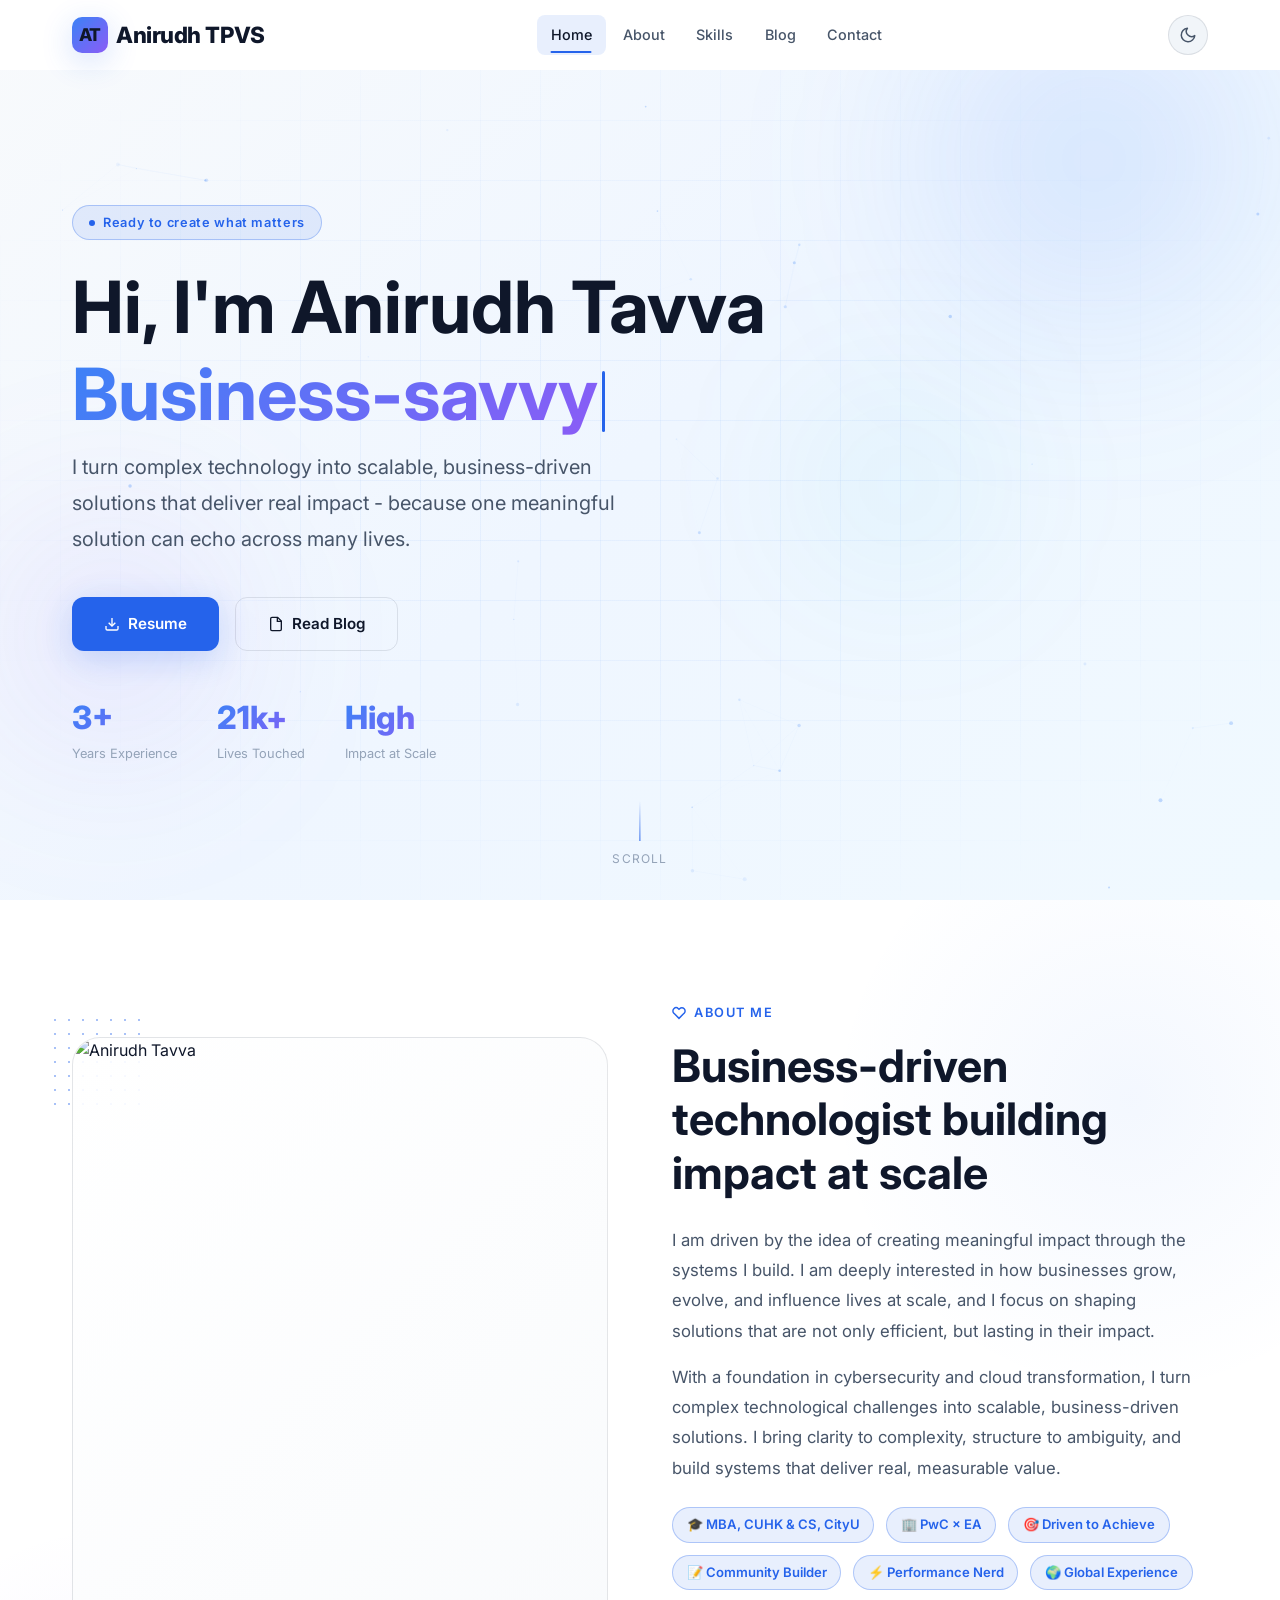
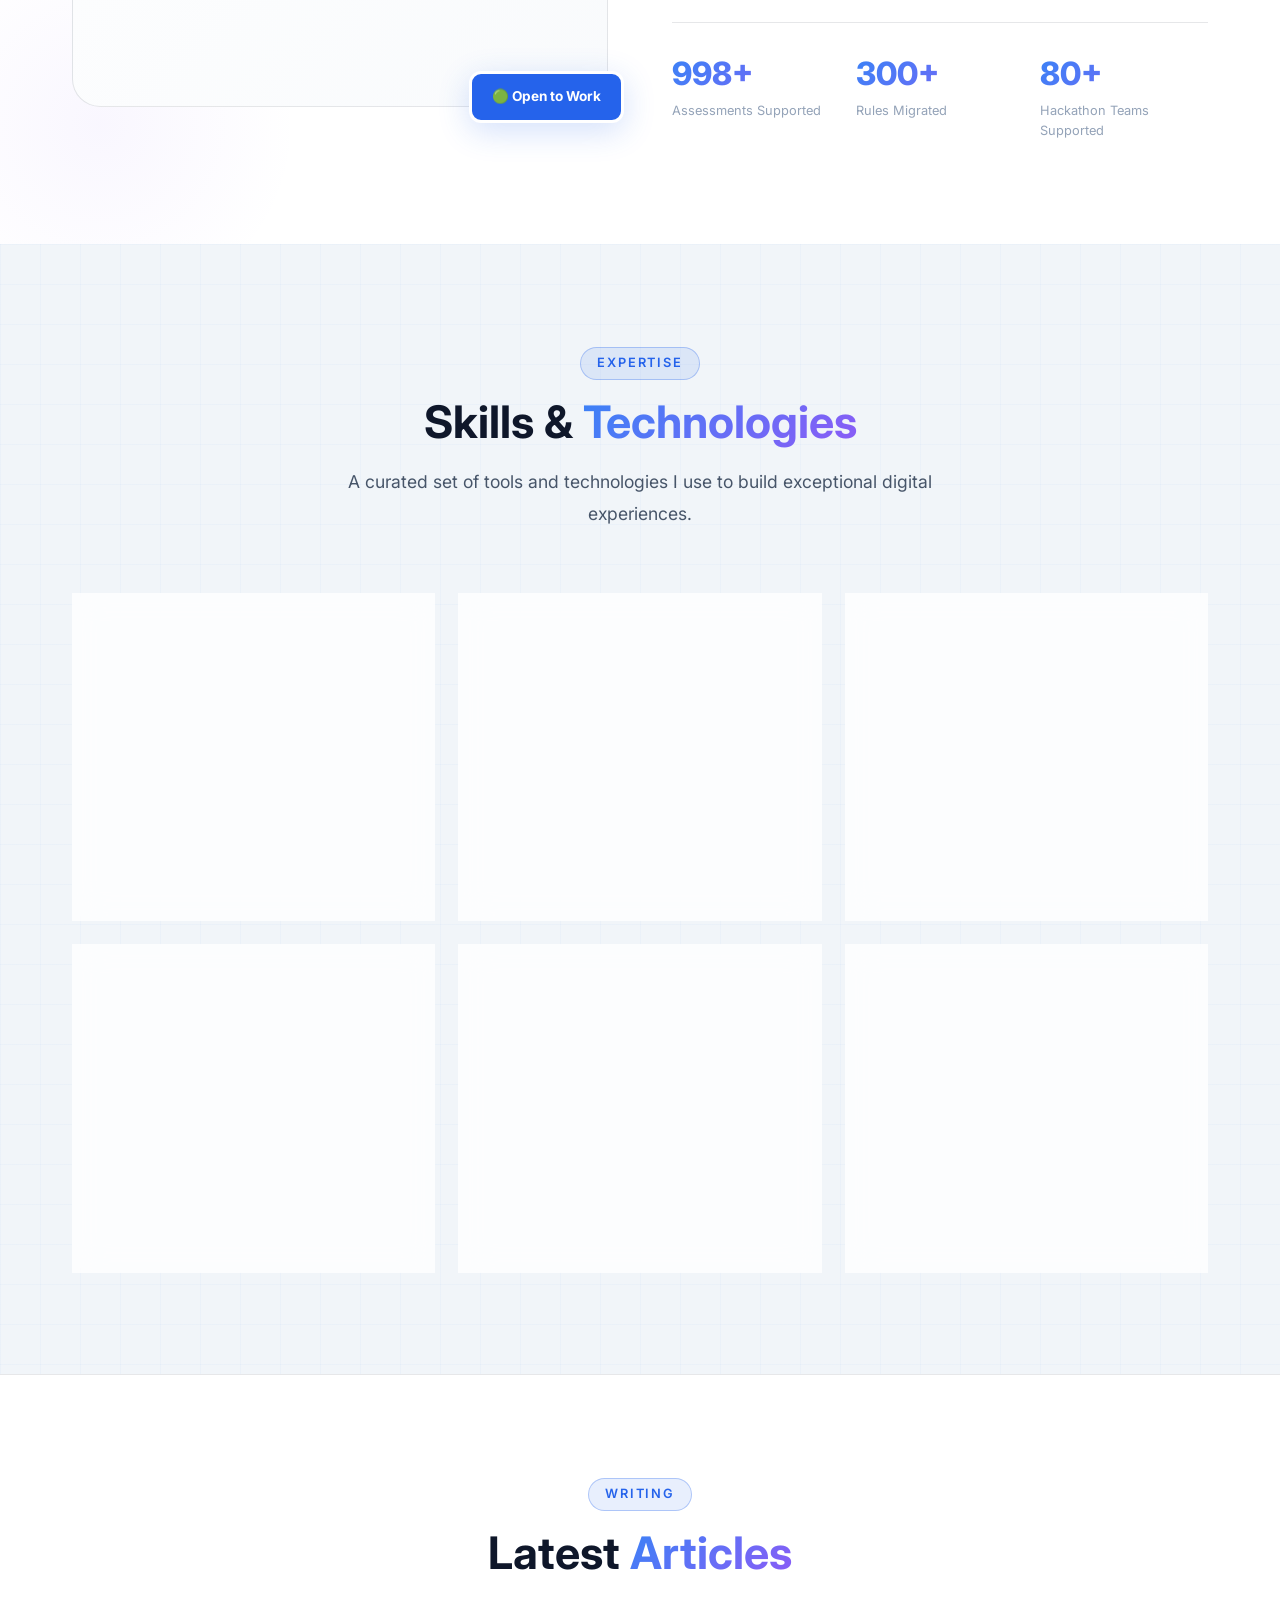
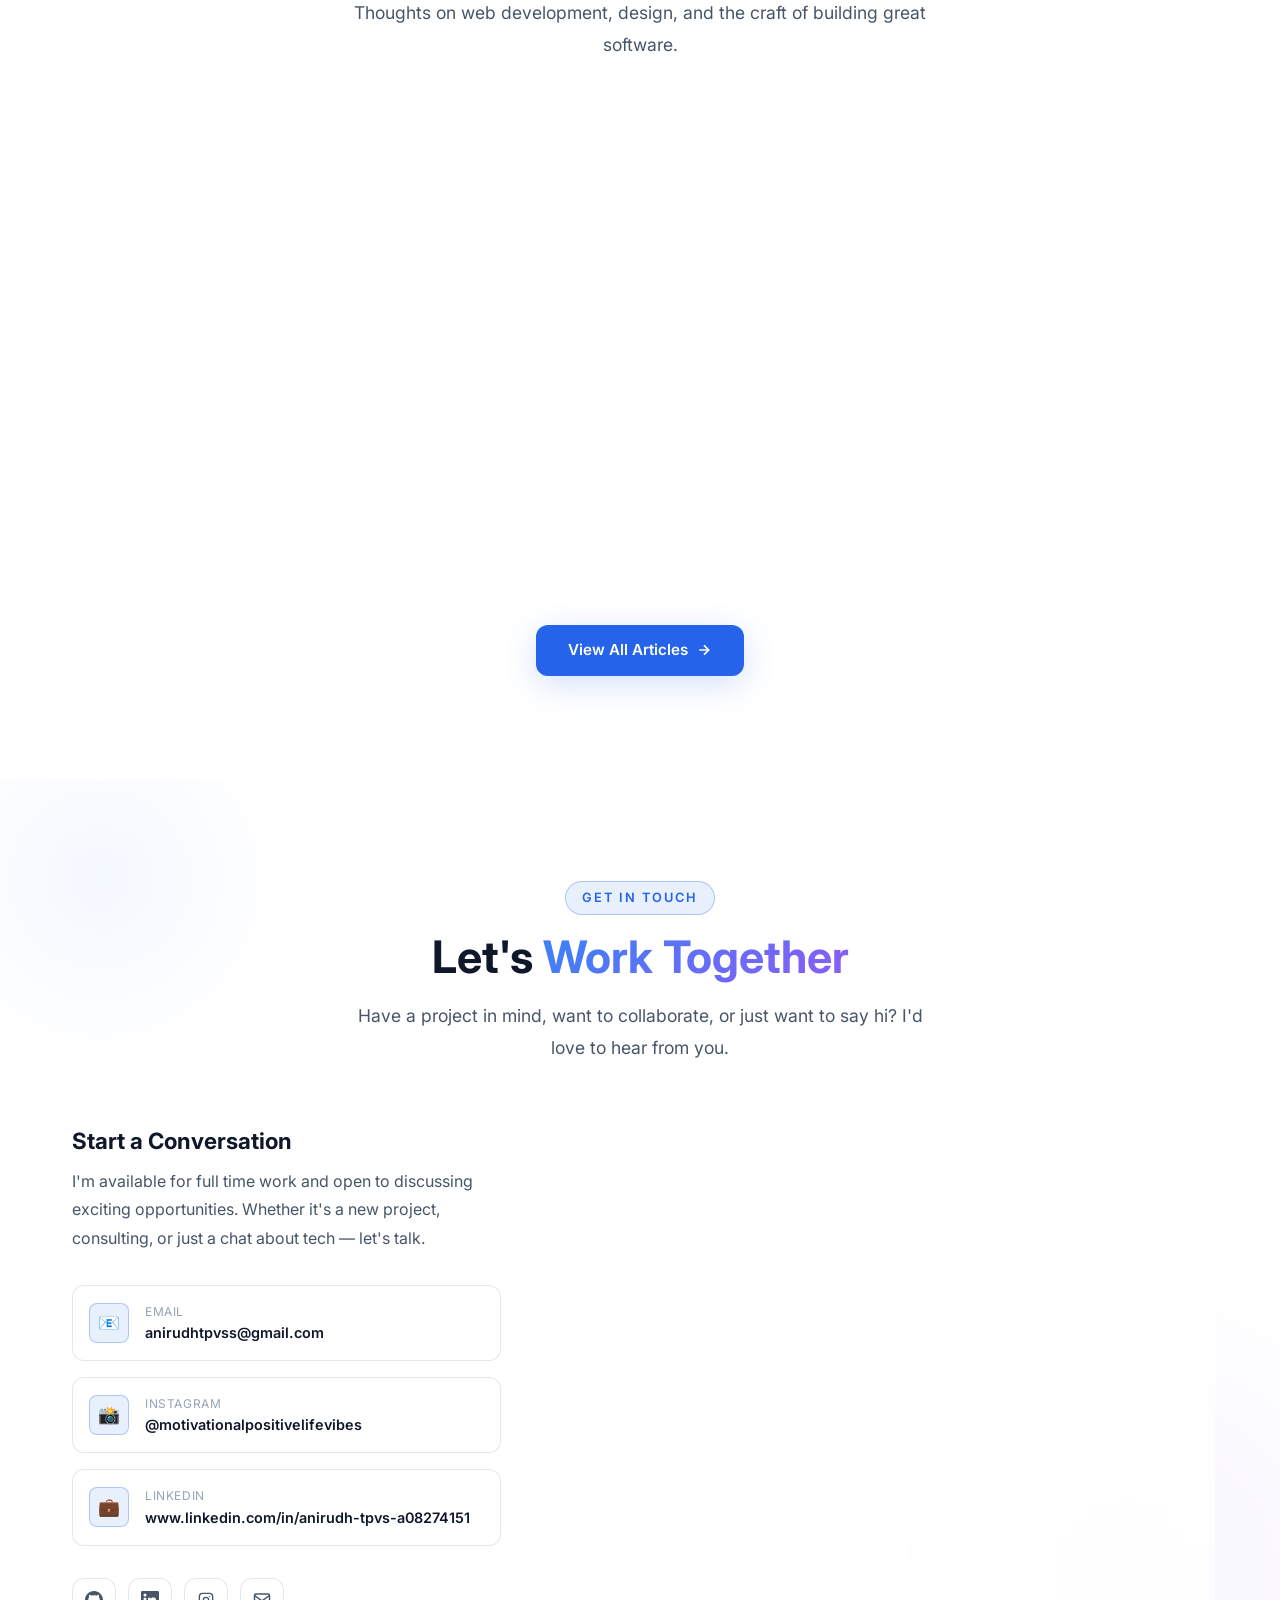
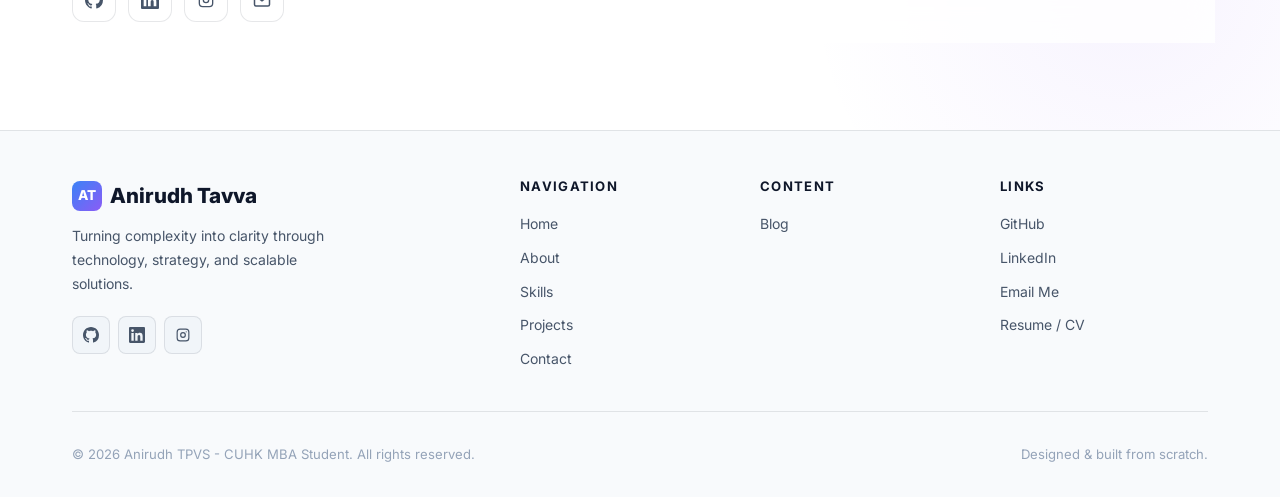
==== commit 41267d2f: "Update index.html" ====
--- a/index.html
+++ b/index.html
@@ -811,7 +811,7 @@
       <div class="footer-inner">
         <div class="footer-brand">
           <a href="index.html" class="footer-logo">
-            <span style="width:30px;height:30px;background:var(--gradient-accent);border-radius:8px;display:flex;align-items:center;justify-content:center;font-size:0.85rem;font-weight:800;color:white;flex-shrink:0;" aria-hidden="true">AM</span>
+            <span style="width:30px;height:30px;background:var(--gradient-accent);border-radius:8px;display:flex;align-items:center;justify-content:center;font-size:0.85rem;font-weight:800;color:white;flex-shrink:0;" aria-hidden="true">AT</span>
             Anirudh Tavva
           </a>
           <p class="footer-tagline">Turning complexity into clarity through technology, strategy, and scalable solutions.</p>
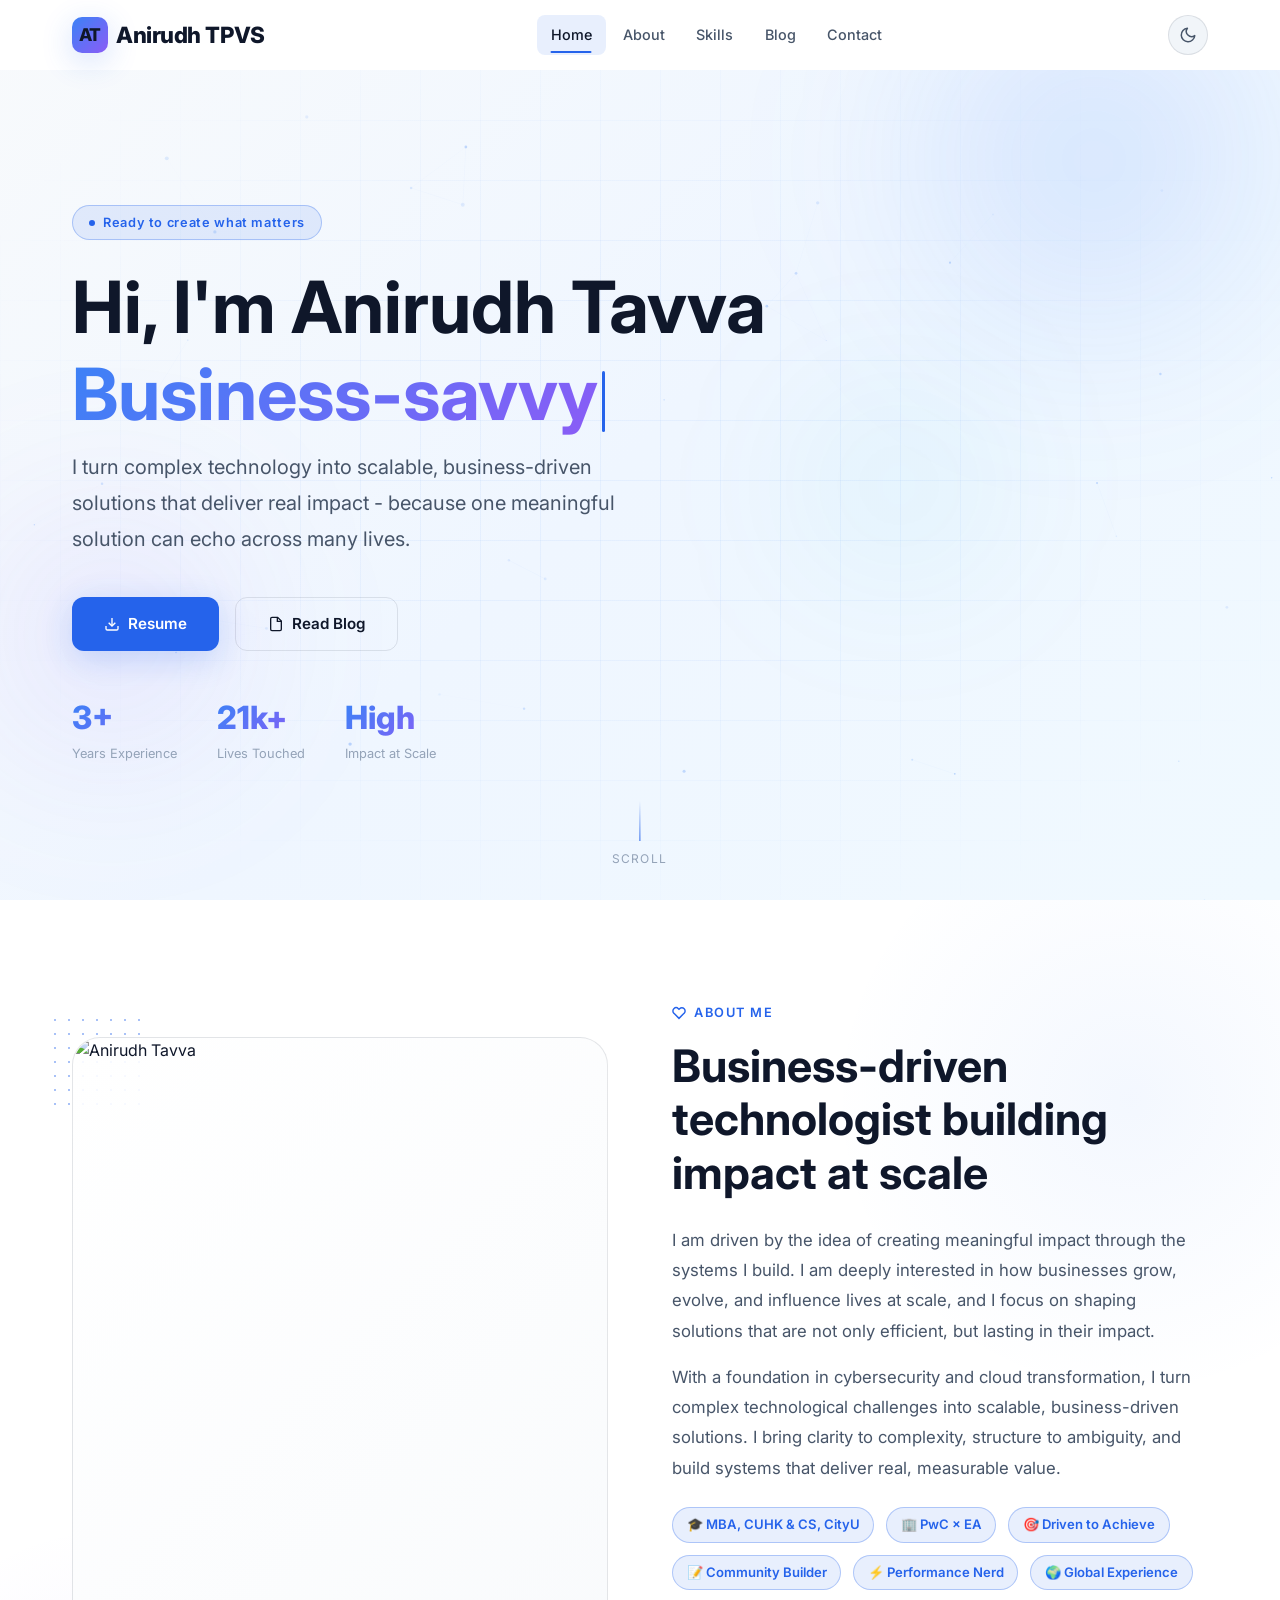
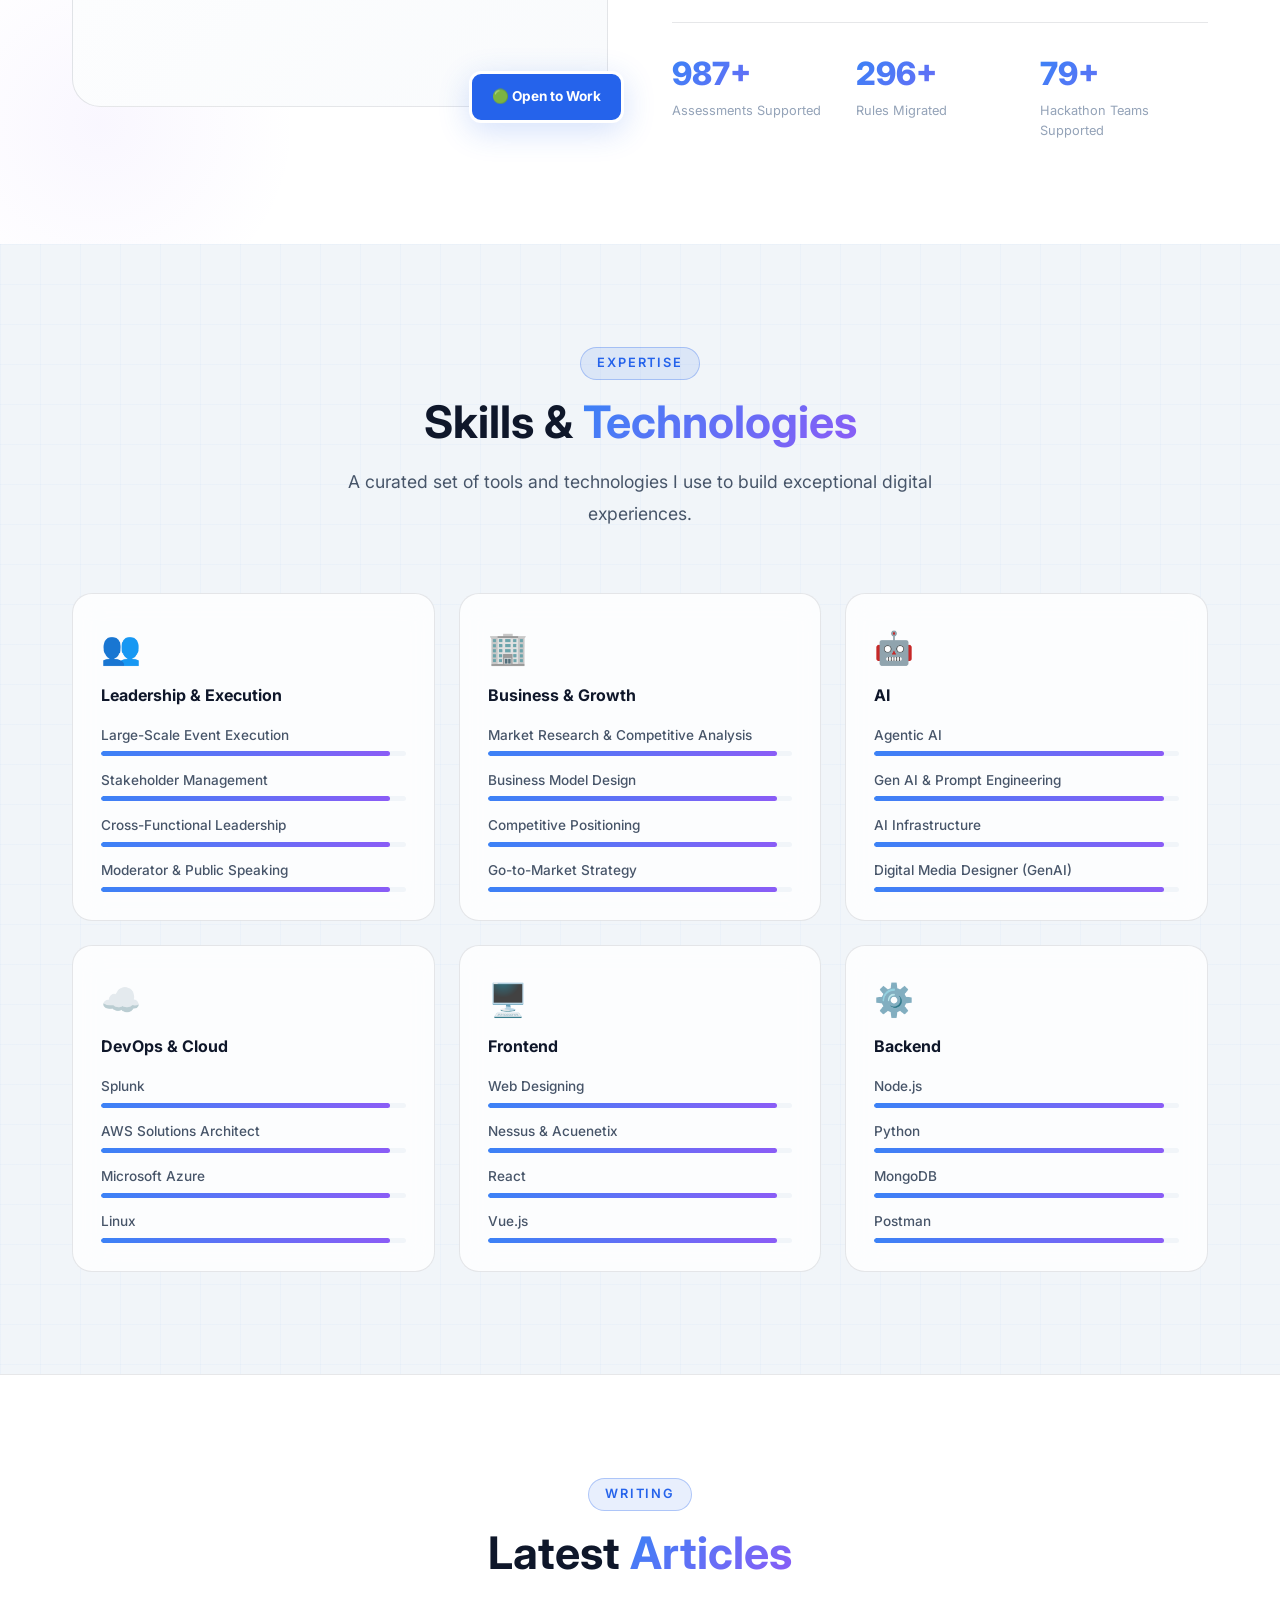
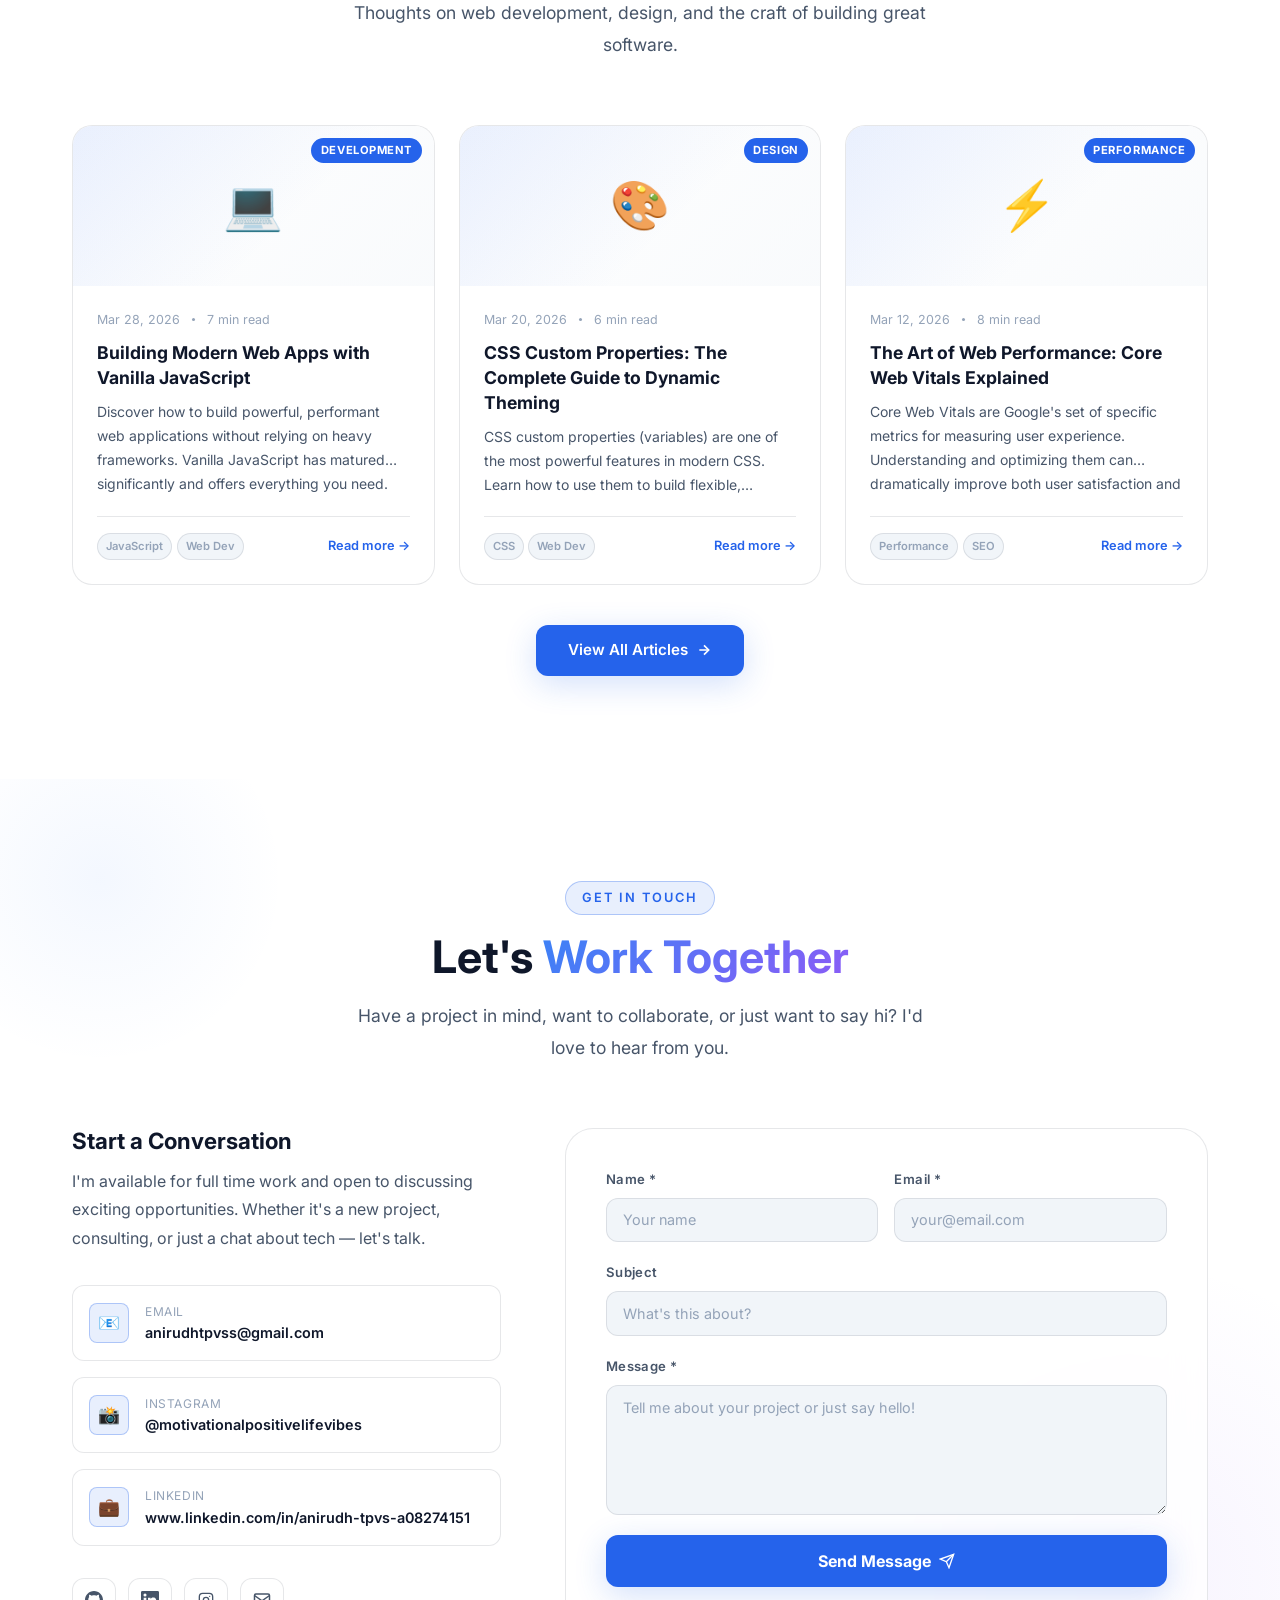
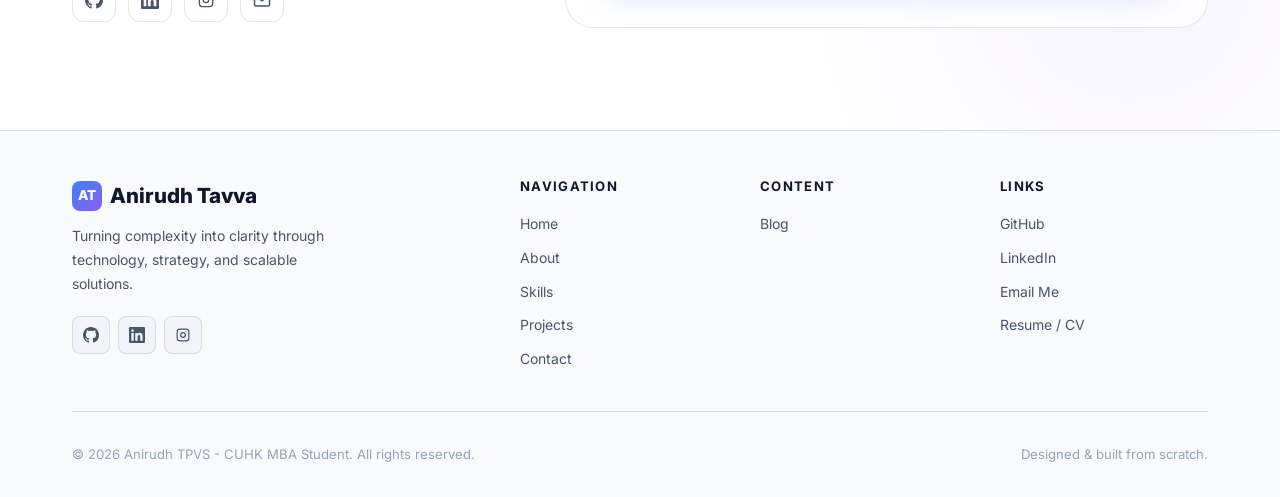
==== commit f6824cf9: "Update index.html" ====
--- a/index.html
+++ b/index.html
@@ -3,7 +3,7 @@
 <head>
   <meta charset="UTF-8">
   <meta name="viewport" content="width=device-width, initial-scale=1.0">
-  <meta name="description" content="Anirudh TPVS — Business-savvy, Tech Enthusiast, Full-Stack Developer, Storyteller, and ContentCreator.">
+  <meta name="description" content="Anirudh TPVS — Full-Stack Developer & Business-Savvy Technologist. I turn complex technology into scalable, business-driven solutions that deliver real impact.">
   <meta name="keywords" content="developer, designer, portfolio, web development, JavaScript, CSS">
   <meta name="author" content="Anirudh TPVS">
 
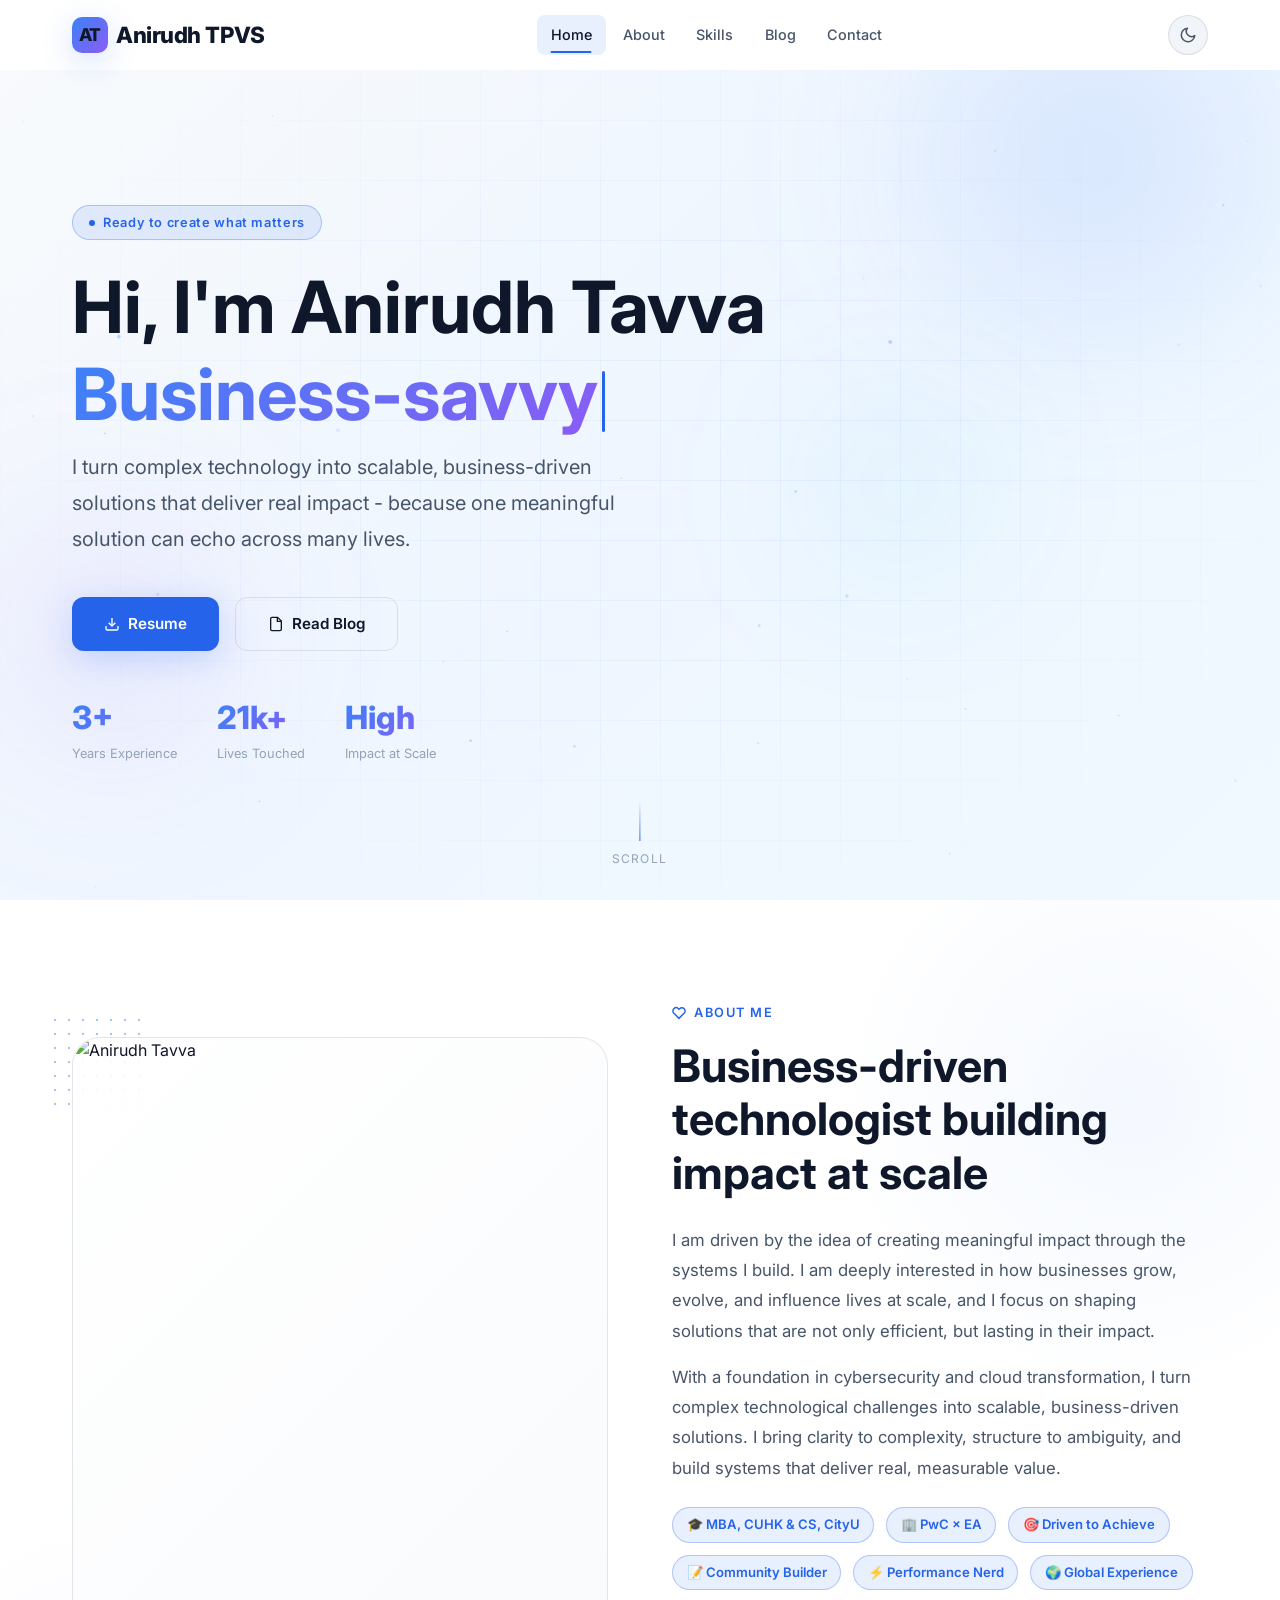
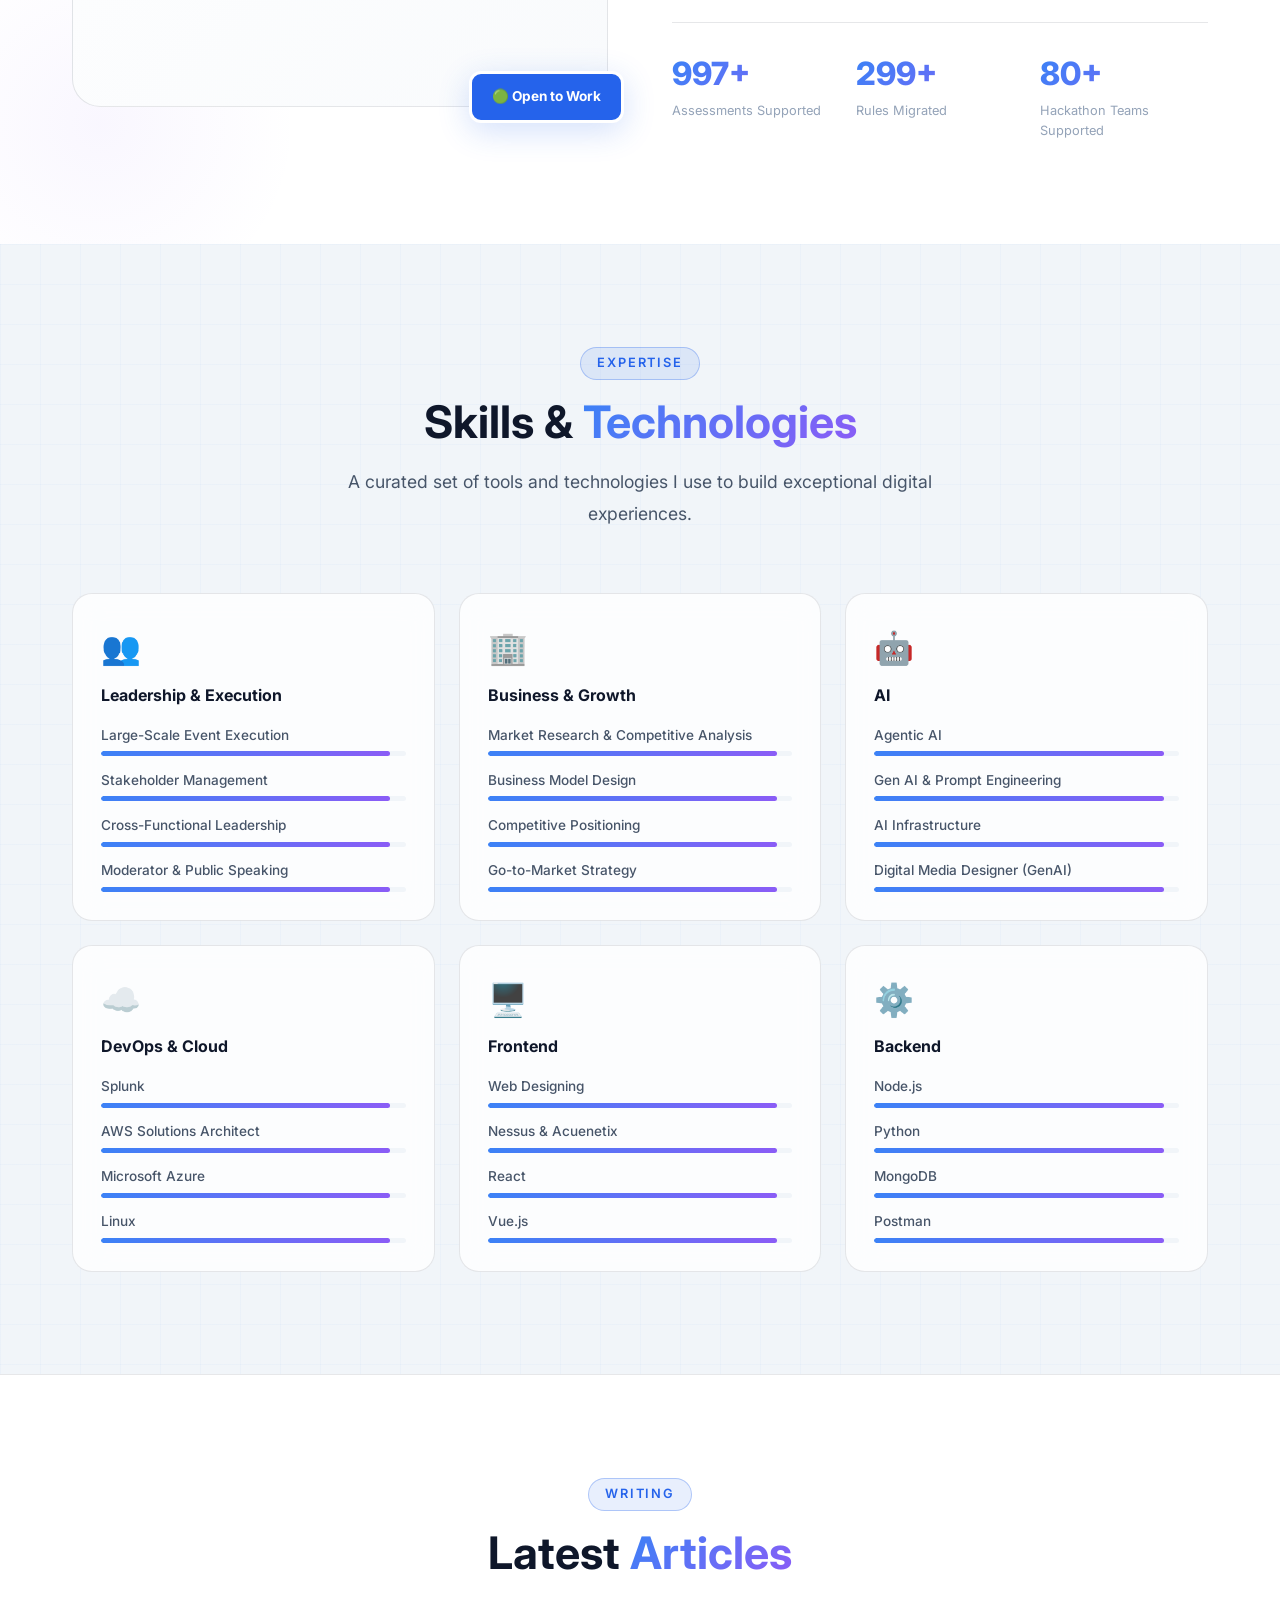
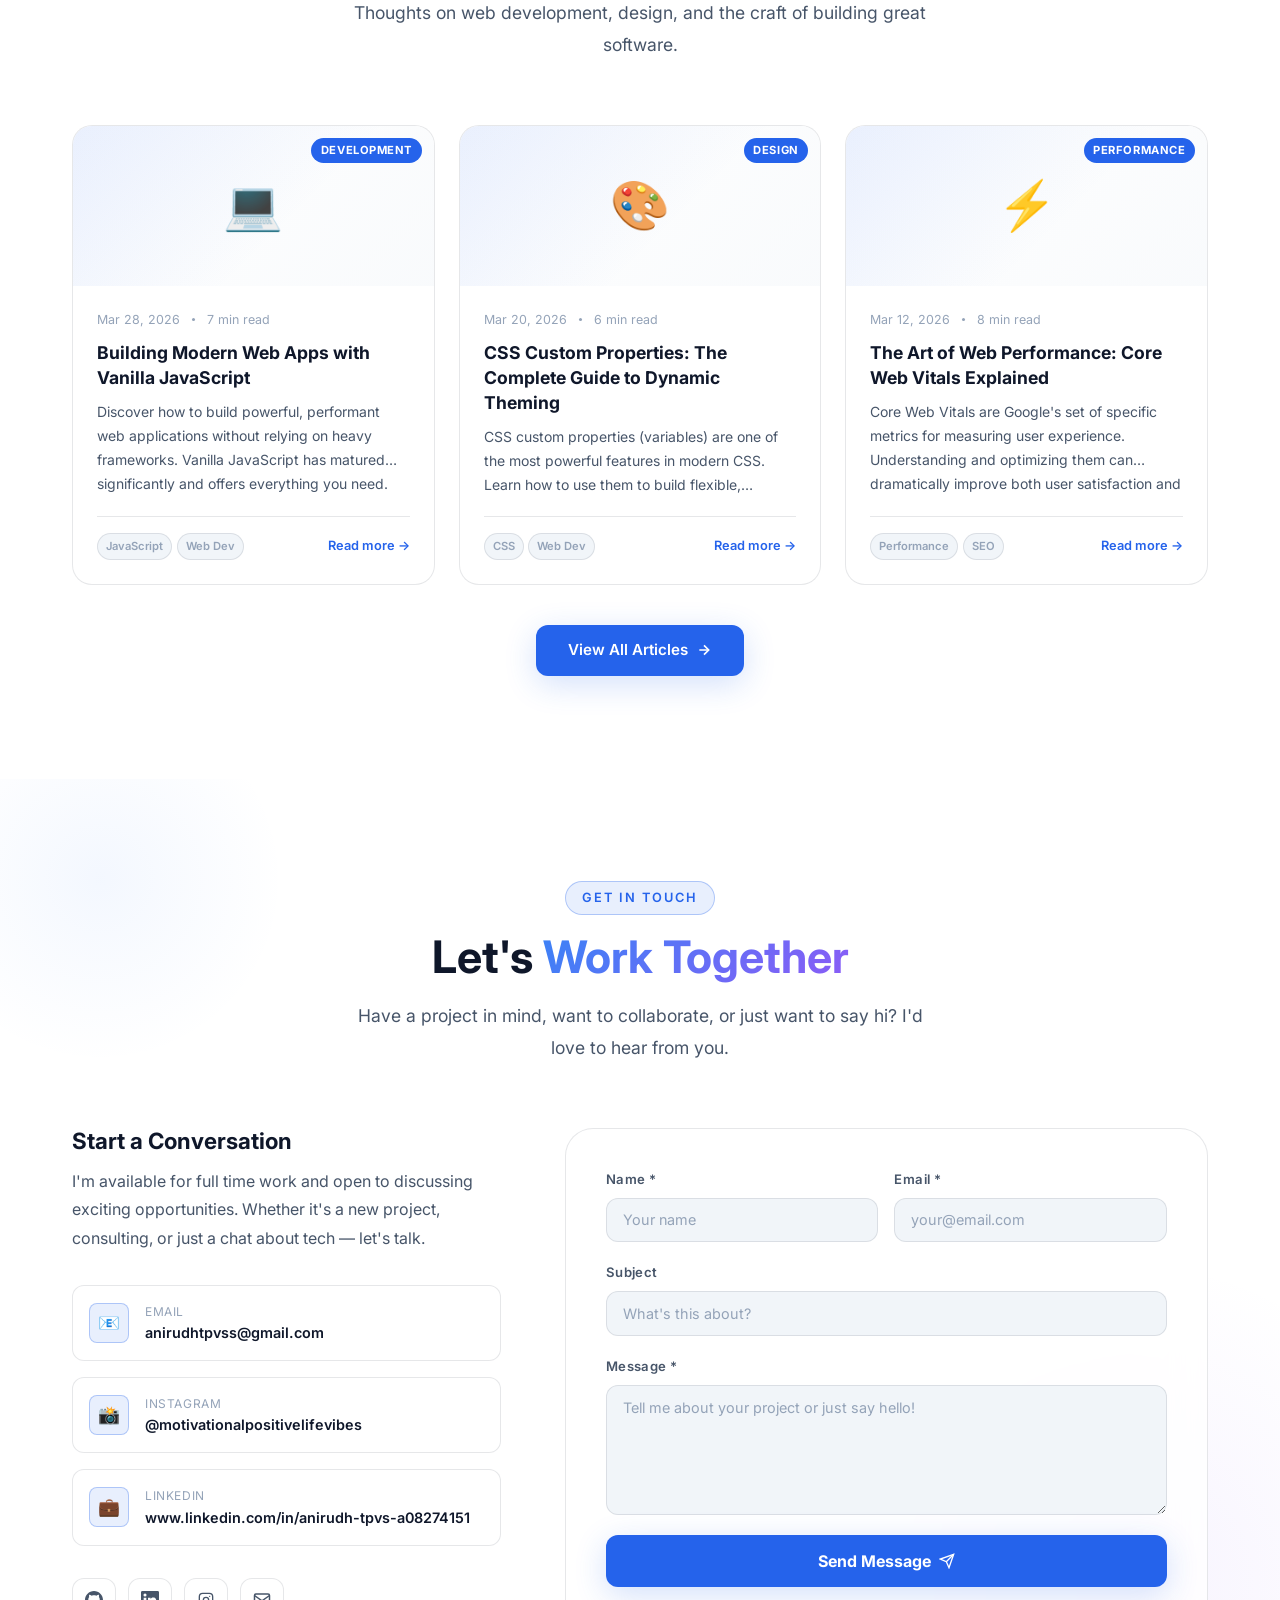
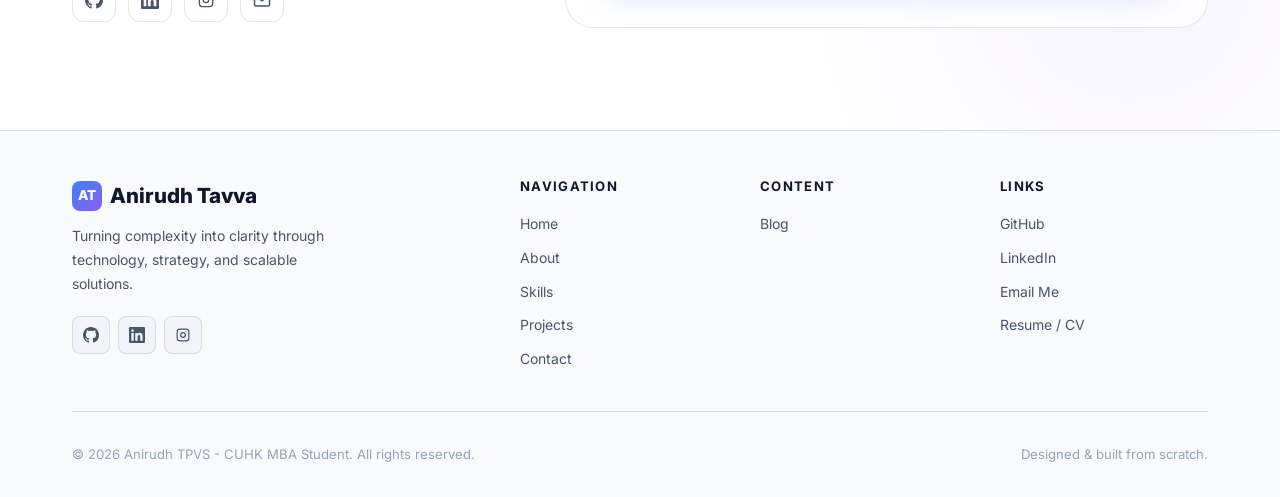
==== commit 5131c7ea: "Update index.html" ====
--- a/index.html
+++ b/index.html
@@ -3,7 +3,7 @@
 <head>
   <meta charset="UTF-8">
   <meta name="viewport" content="width=device-width, initial-scale=1.0">
-  <meta name="description" content="Anirudh TPVS — Full-Stack Developer & Business-Savvy Technologist. I turn complex technology into scalable, business-driven solutions that deliver real impact.">
+  <meta name="description" content="Anirudh TPVS — Business-Savvy Technologist. I turn complex technology into scalable, business-driven solutions that deliver real impact.">
   <meta name="keywords" content="developer, designer, portfolio, web development, JavaScript, CSS">
   <meta name="author" content="Anirudh TPVS">
 
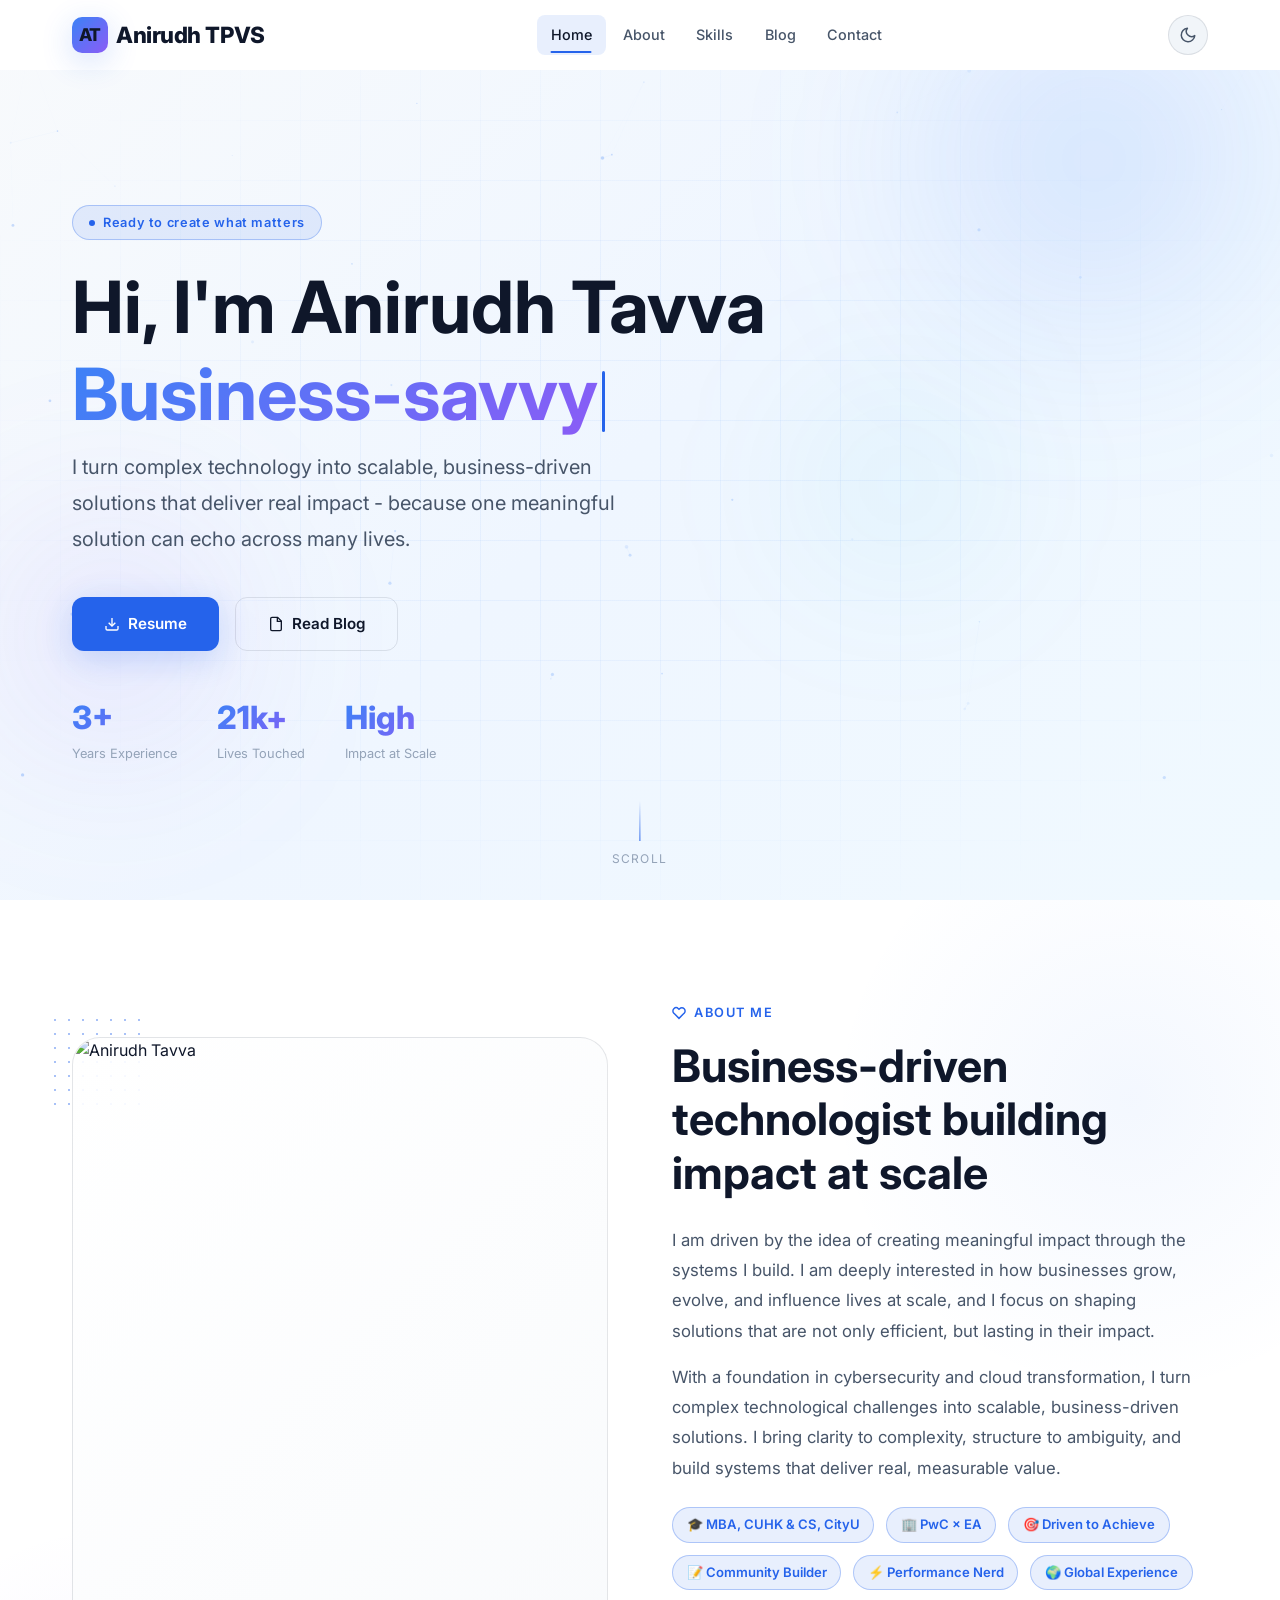
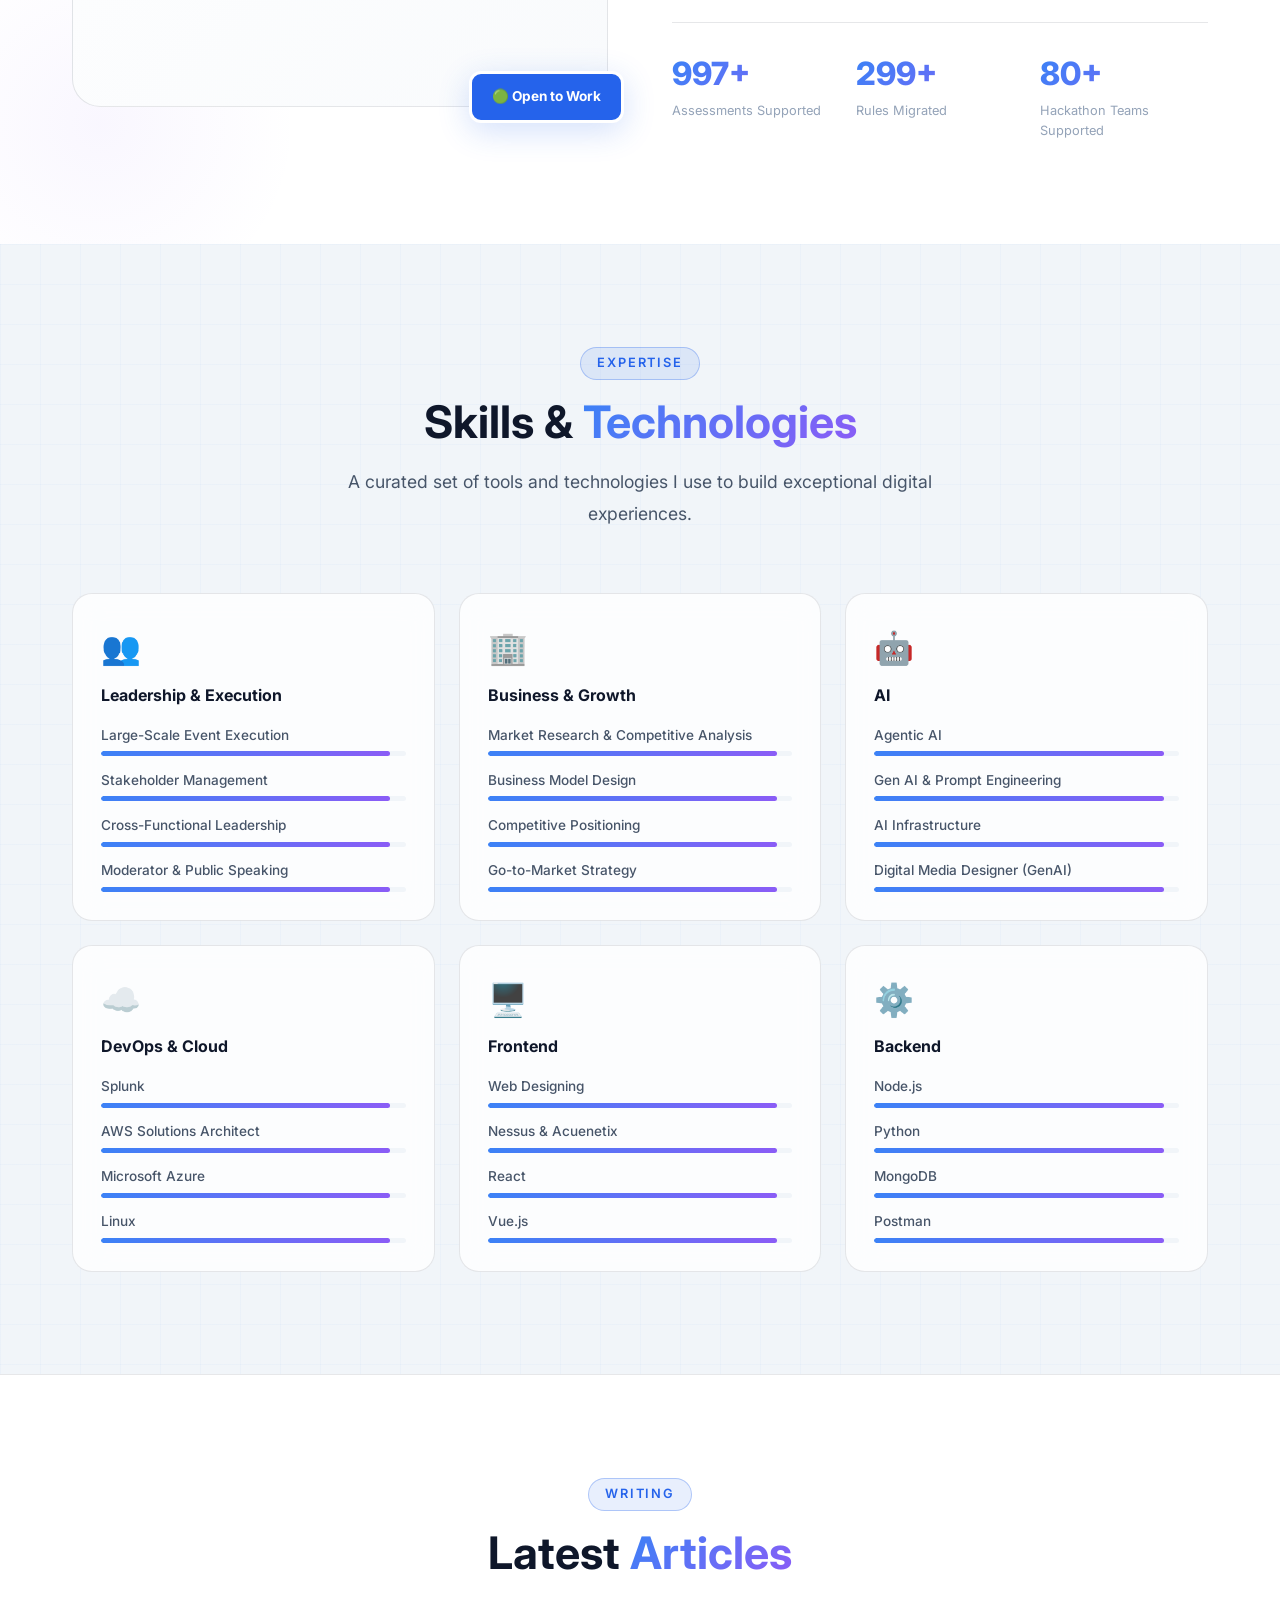
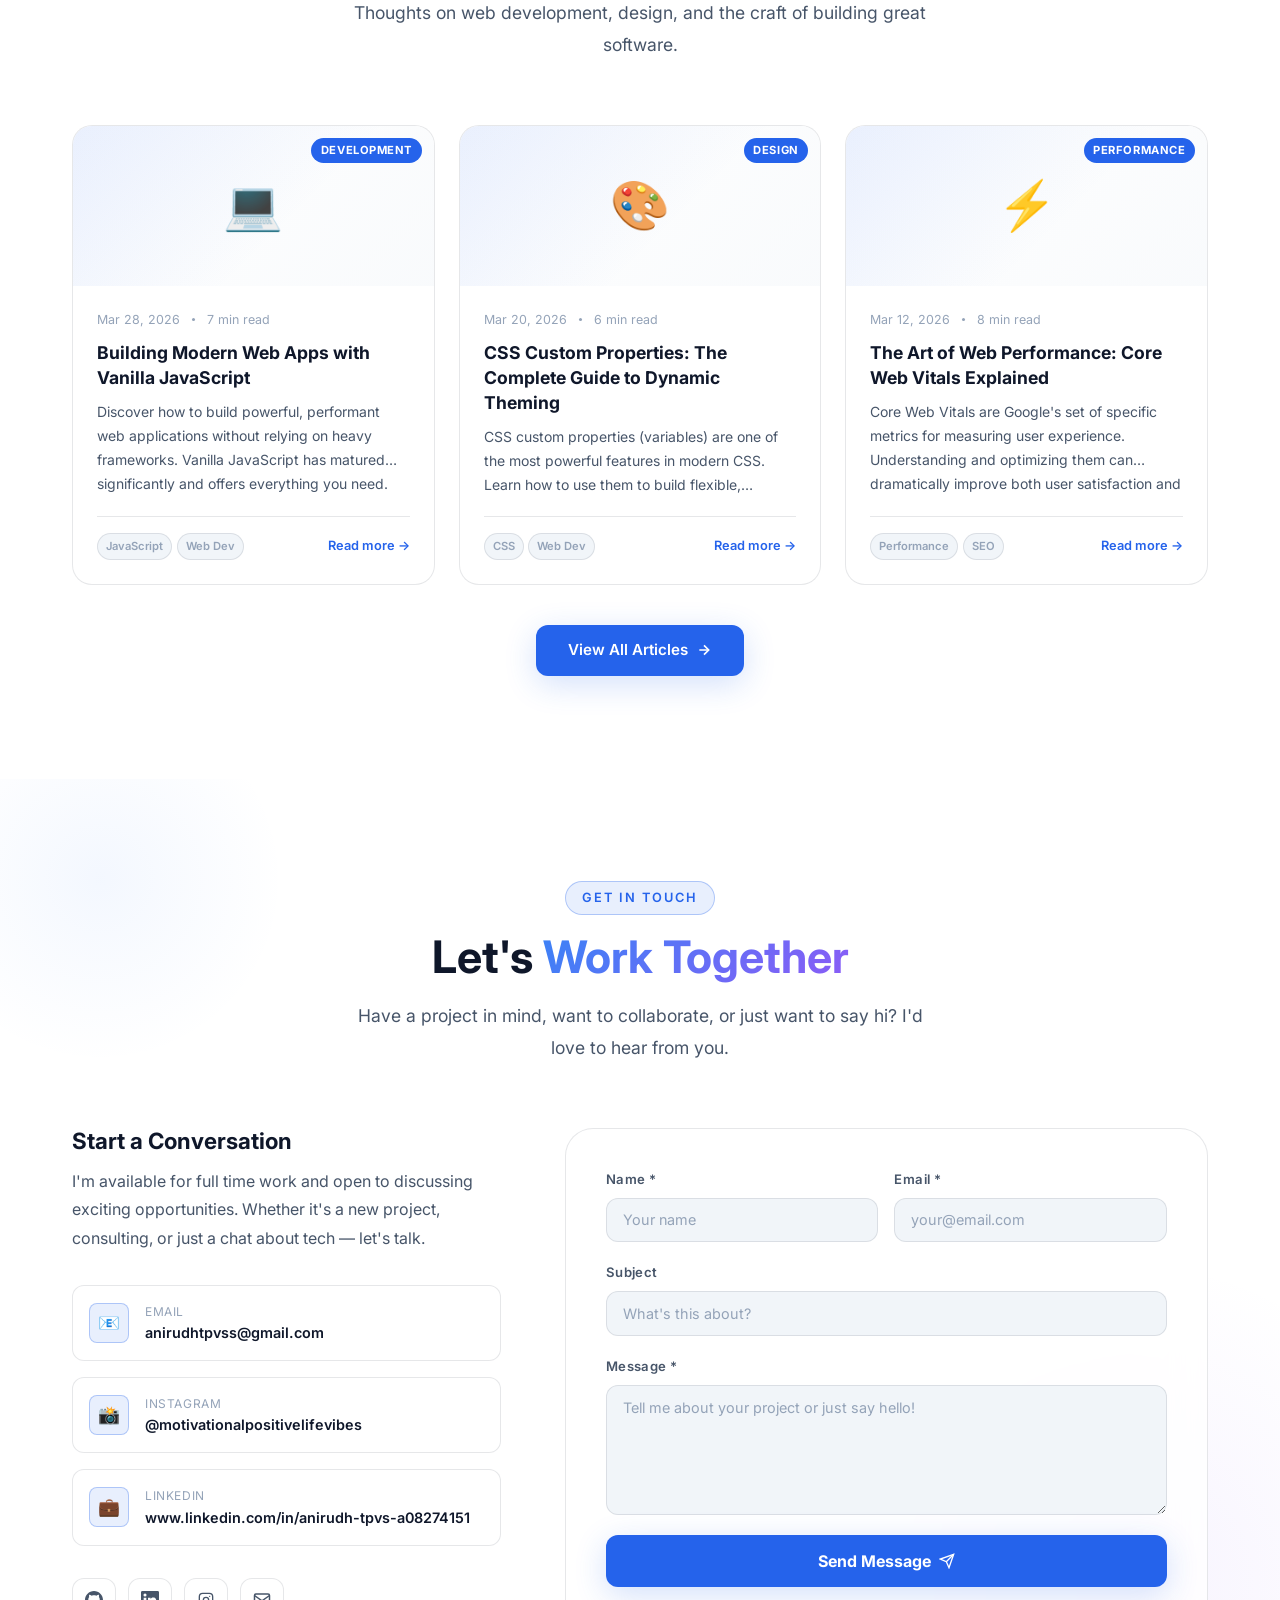
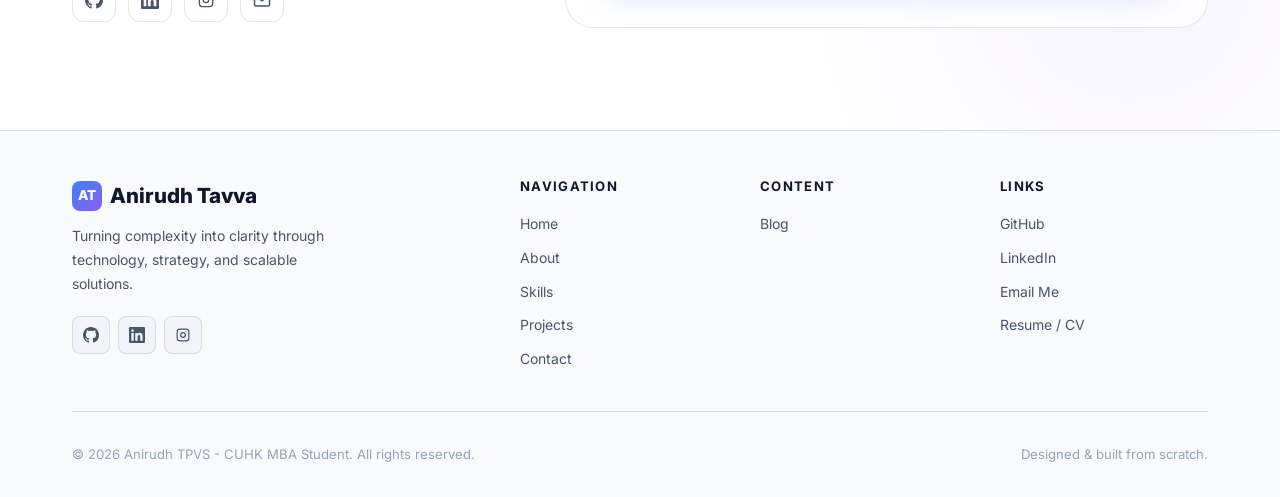
==== commit 238499b4: "Update index.html" ====
--- a/index.html
+++ b/index.html
@@ -6,7 +6,11 @@
   <meta name="description" content="Anirudh TPVS — Business-Savvy Technologist. I turn complex technology into scalable, business-driven solutions that deliver real impact.">
   <meta name="keywords" content="developer, designer, portfolio, web development, JavaScript, CSS">
   <meta name="author" content="Anirudh TPVS">
-
+  
+  <!-- Favicon -->
+  <link rel="icon" type="image/svg+xml" href="favicon.svg">
+  <link rel="shortcut icon" href="favicon.svg">
+  
   <!-- Open Graph -->
   <meta property="og:title" content="Anirudh TPVS — Business-Savvy Technologist & Creator">
   <meta property="og:description" content="Full-Stack Developer & UI/UX Designer building beautiful web experiences.">
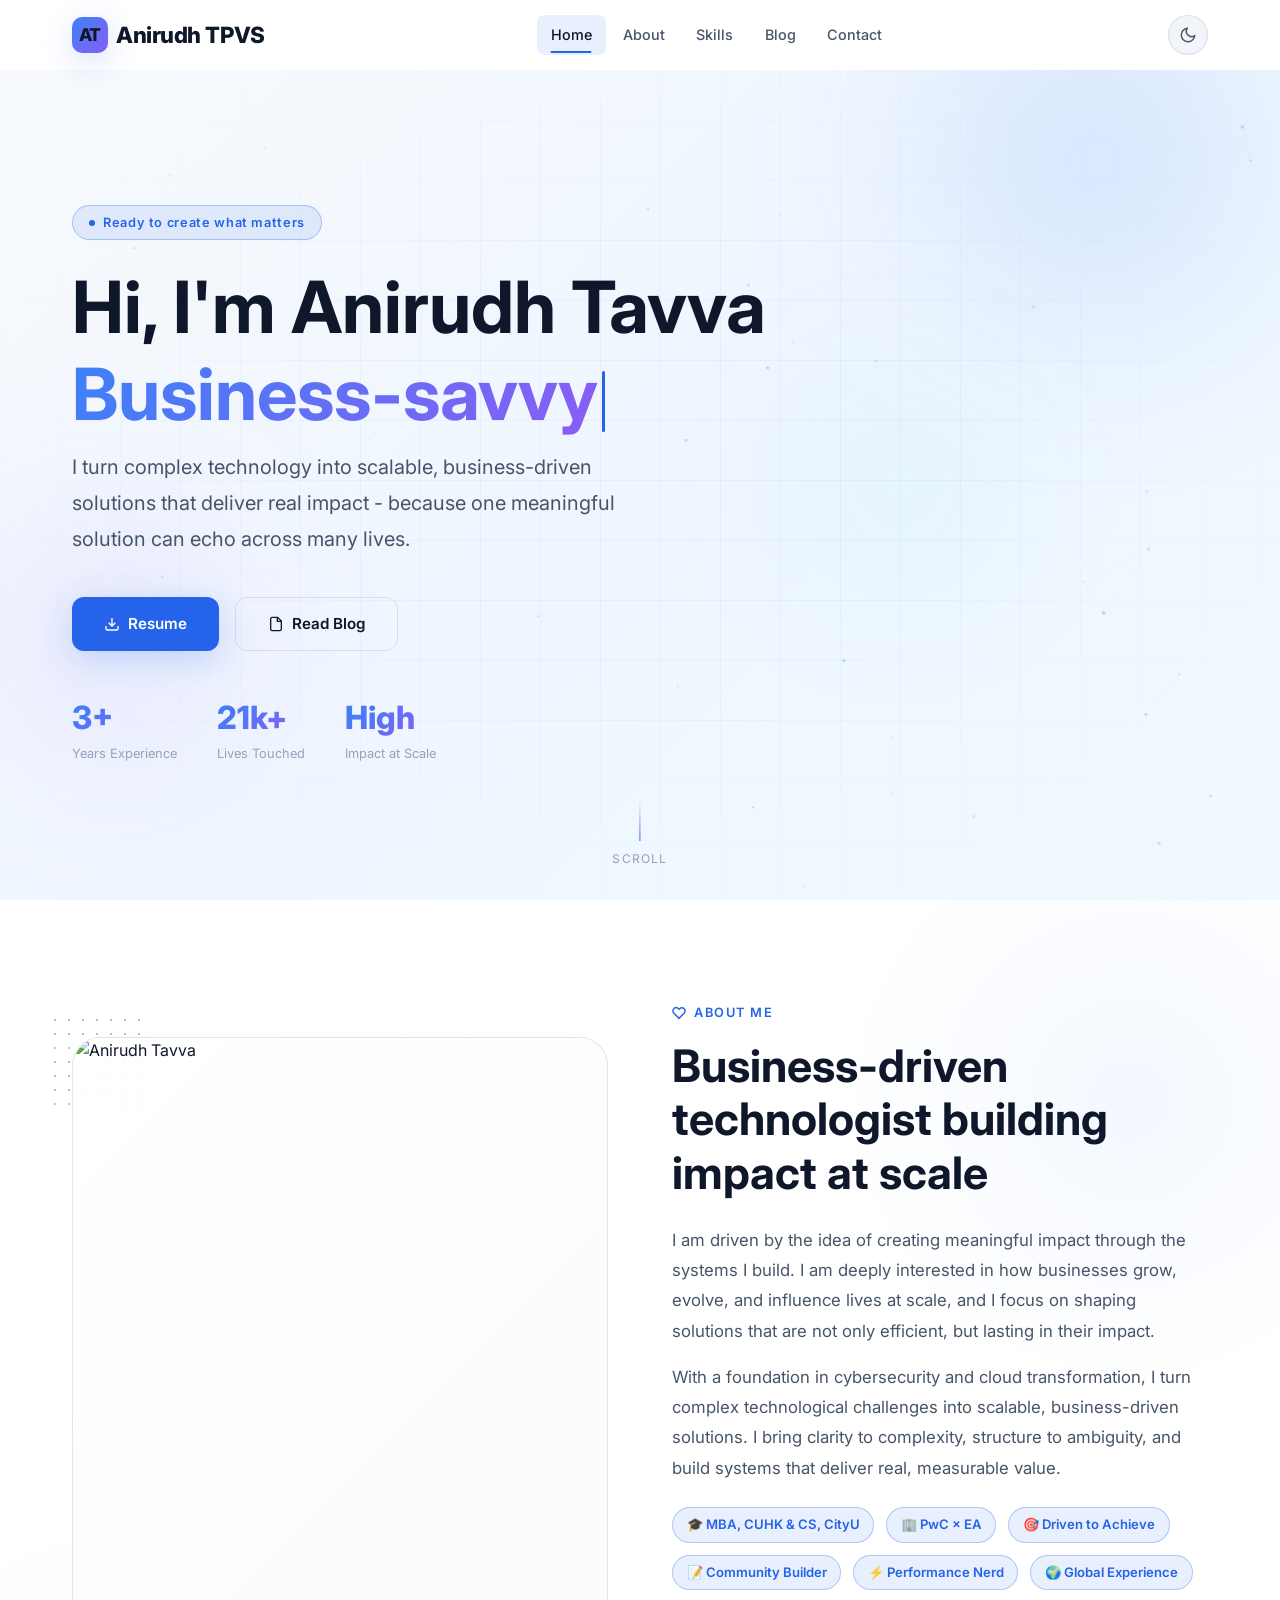
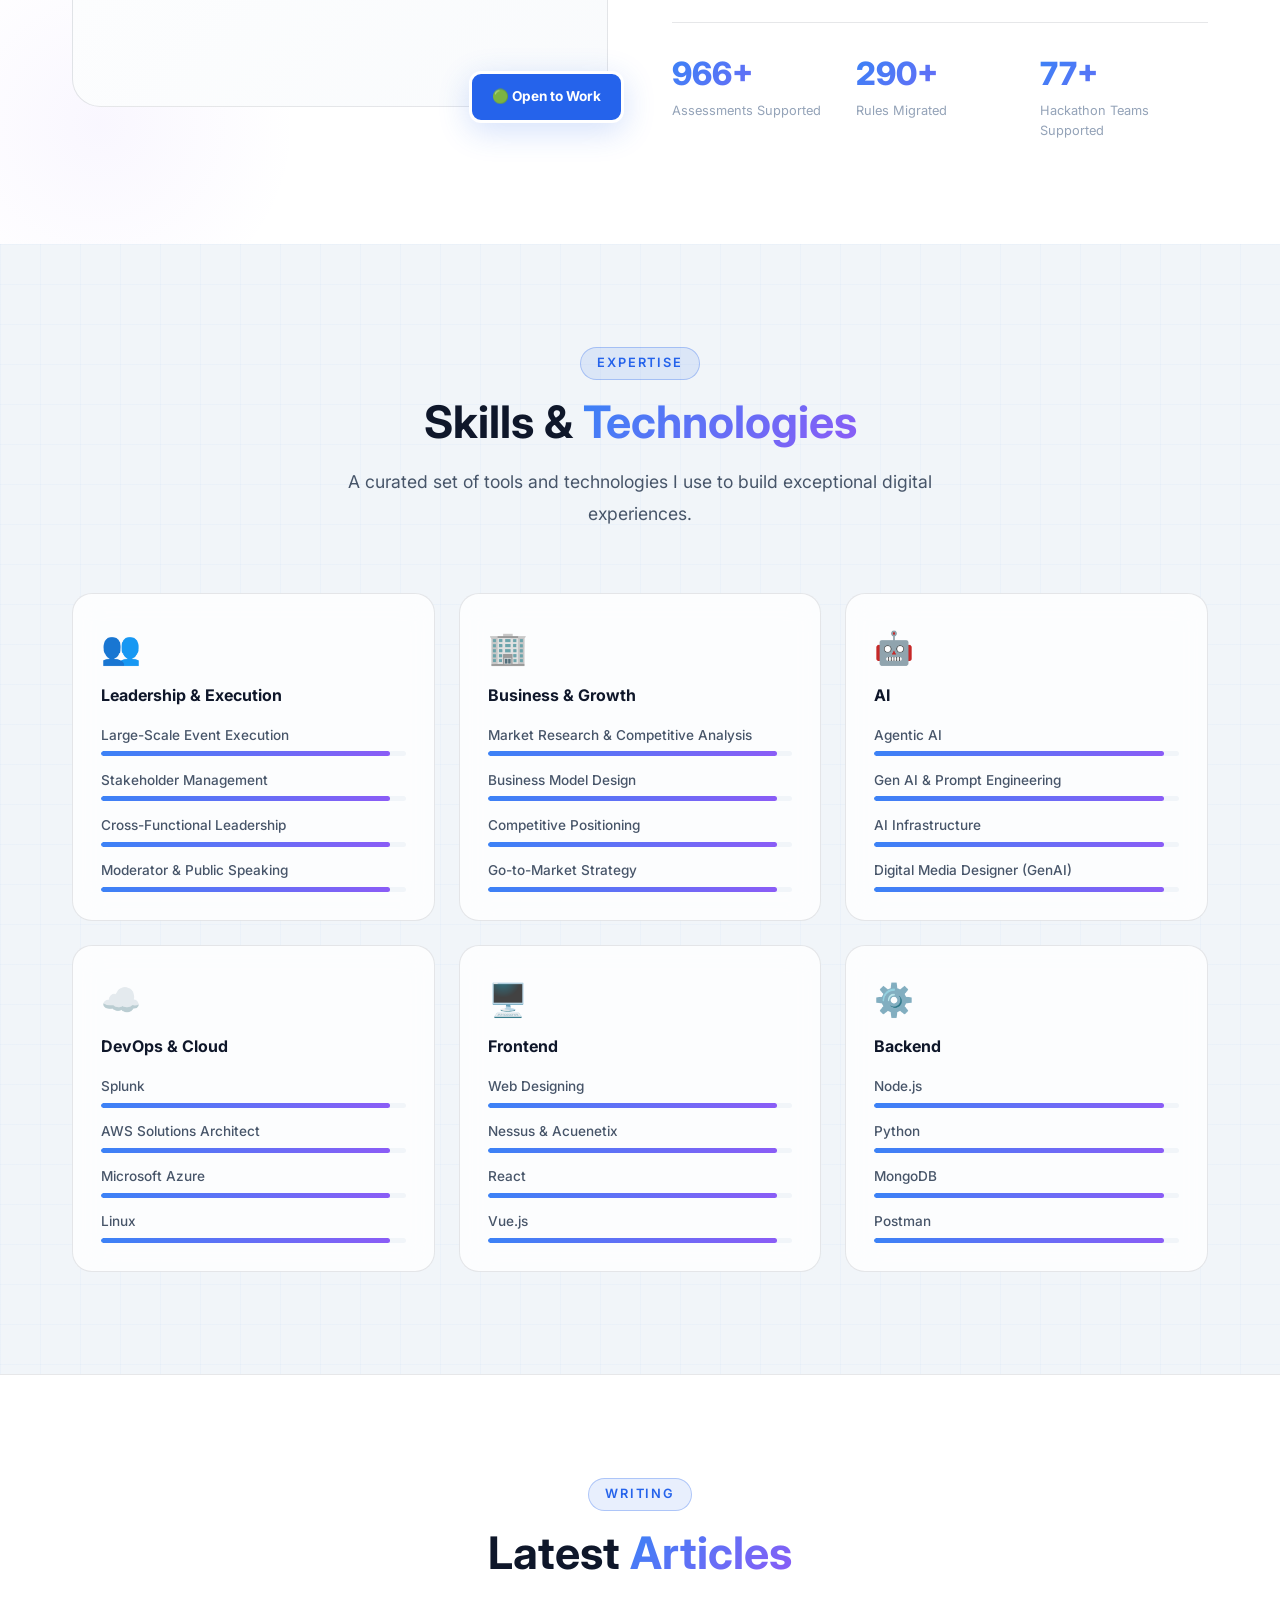
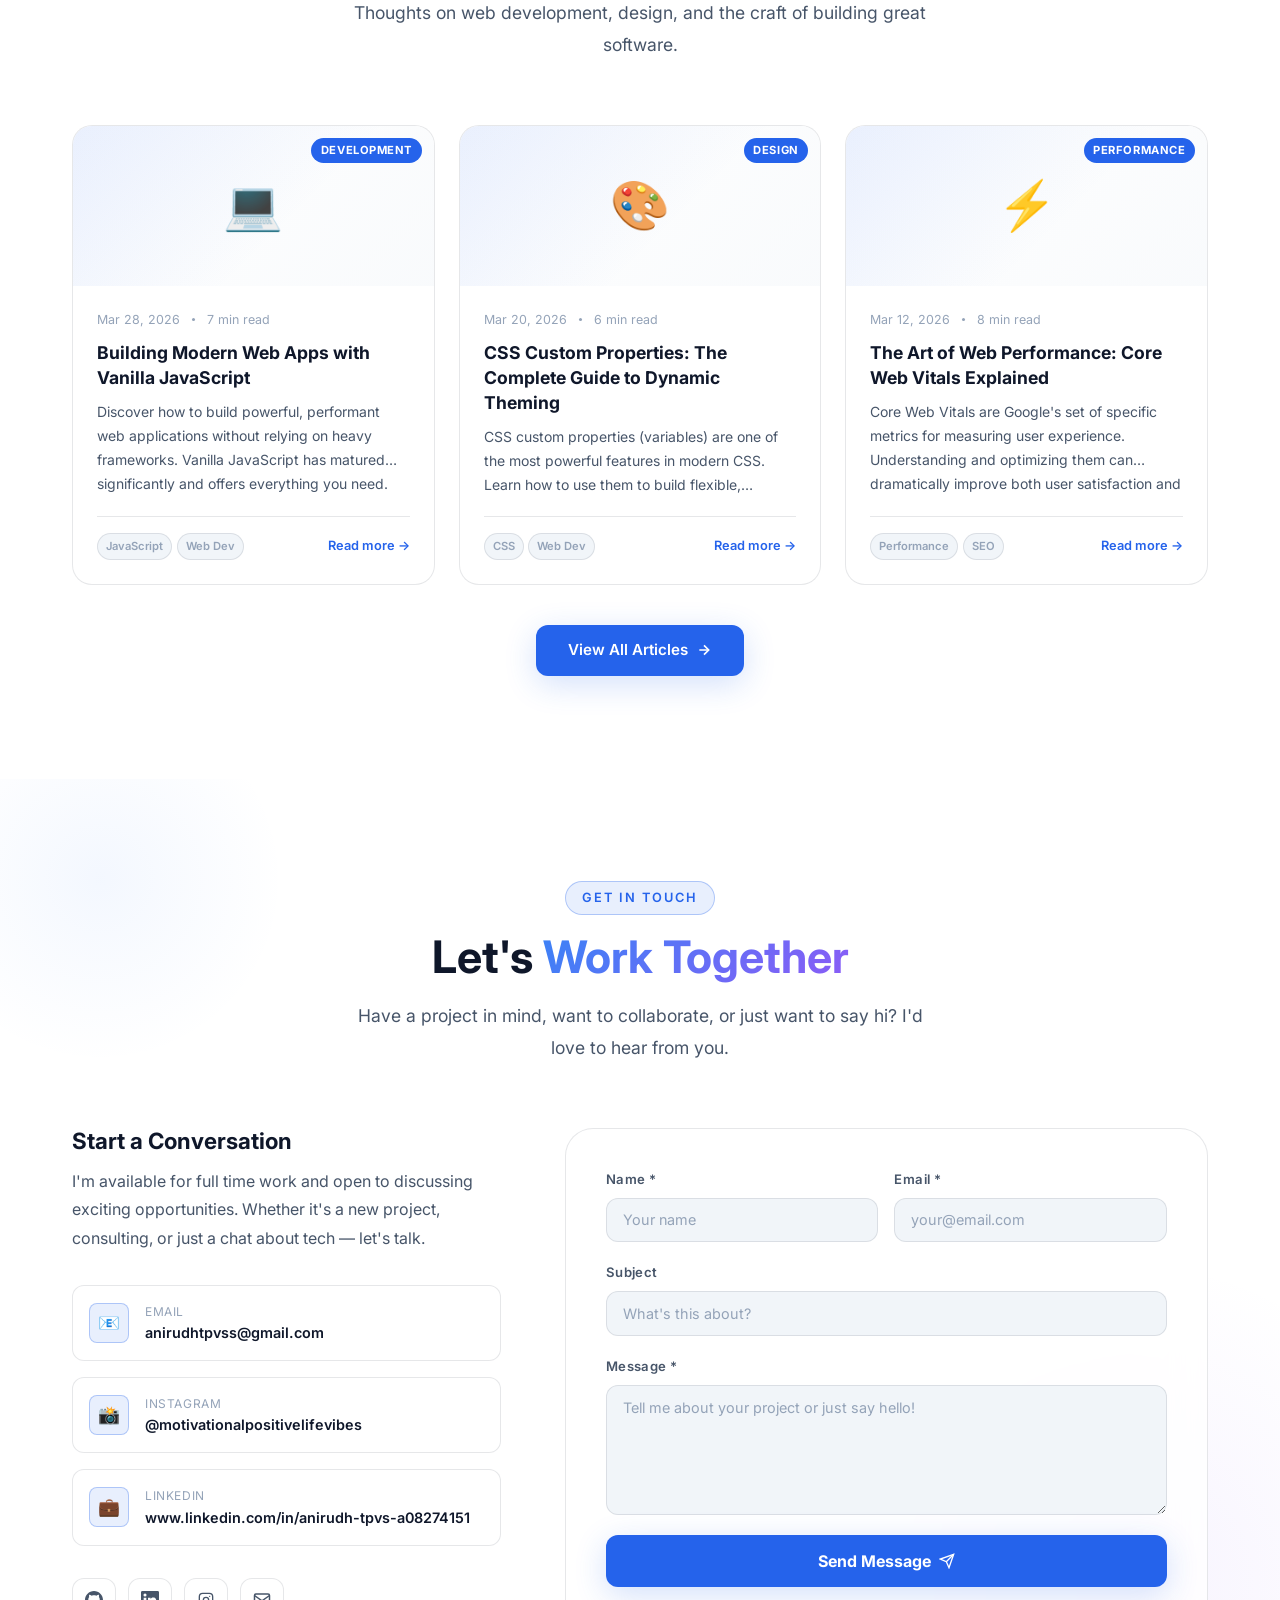
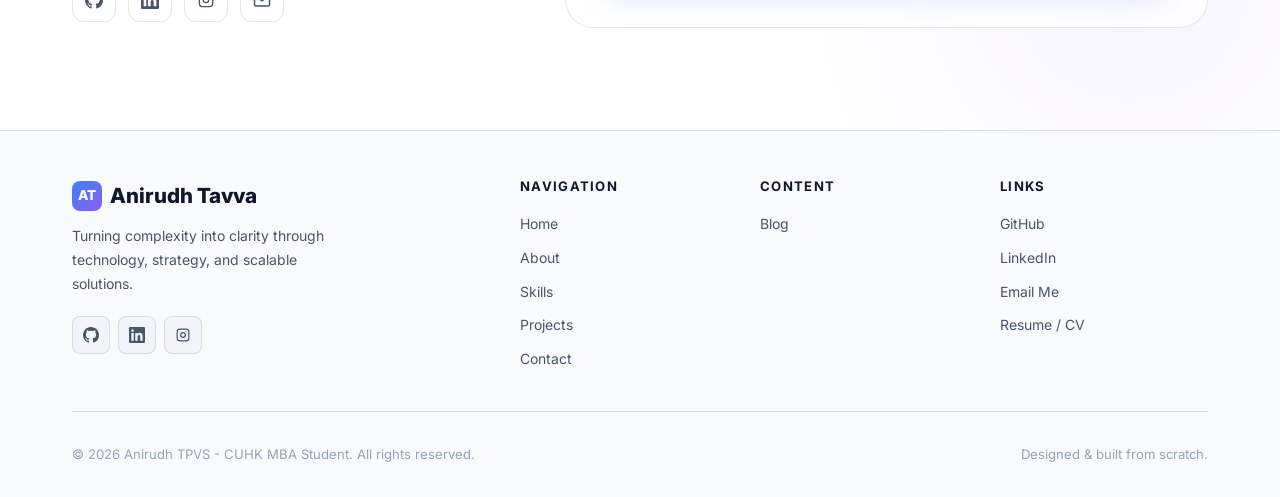
==== commit 1d8fadd6: "Update index.html" ====
--- a/index.html
+++ b/index.html
@@ -7,13 +7,16 @@
   <meta name="keywords" content="developer, designer, portfolio, web development, JavaScript, CSS">
   <meta name="author" content="Anirudh TPVS">
   
+  
   <!-- Favicon -->
+  <link rel="icon" type="image/png" href="favicon-48.png" sizes="48x48">
   <link rel="icon" type="image/svg+xml" href="favicon.svg">
-  <link rel="shortcut icon" href="favicon.svg">
-  
+  <link rel="shortcut icon" href="favicon-48.png">
+
   <!-- Open Graph -->
+  <meta property="og:site_name" content="Anirudh TPVS">
   <meta property="og:title" content="Anirudh TPVS — Business-Savvy Technologist & Creator">
-  <meta property="og:description" content="Full-Stack Developer & UI/UX Designer building beautiful web experiences.">
+  <meta property="og:description" content="Business-Savvy Technologist. I turn complex technology into scalable, business-driven solutions that deliver real impact.">
   <meta property="og:type" content="website">
 
   <title>Anirudh TPVS — Business-Savvy Technologist & Creator</title>
